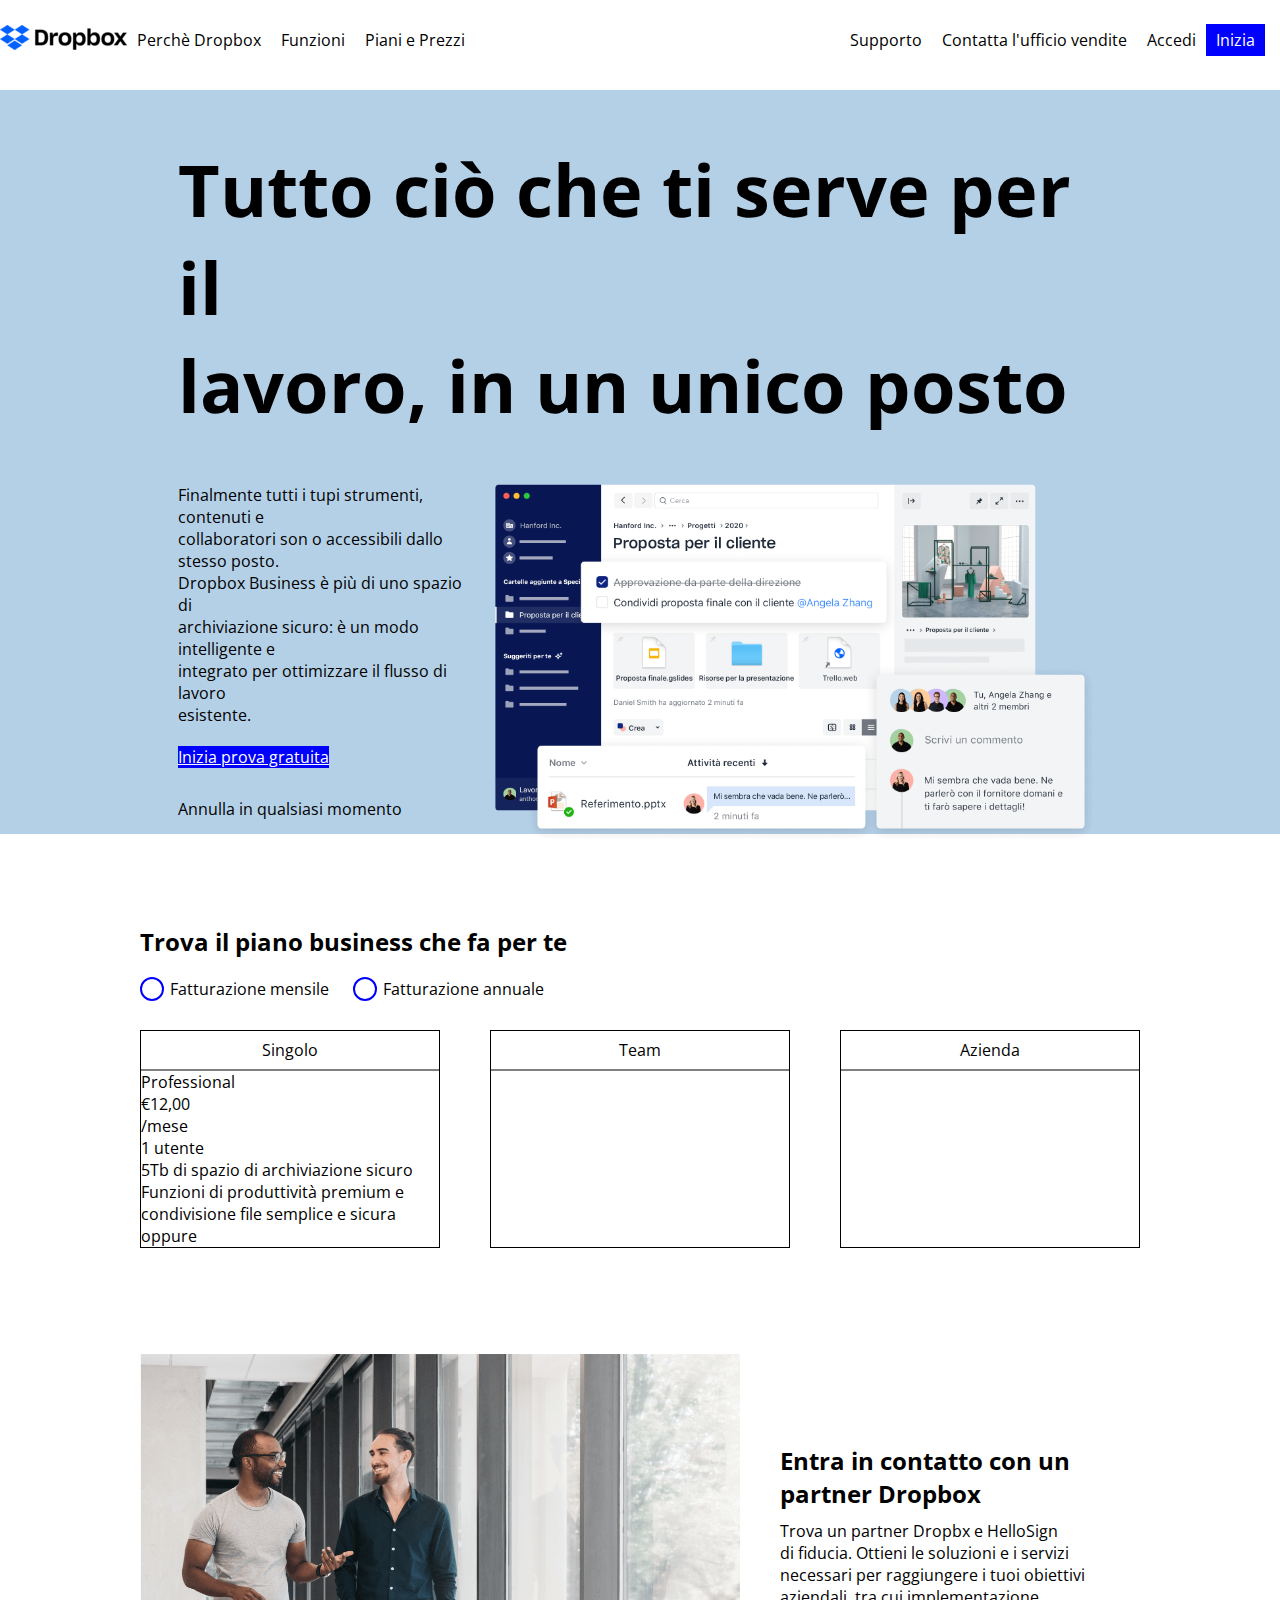
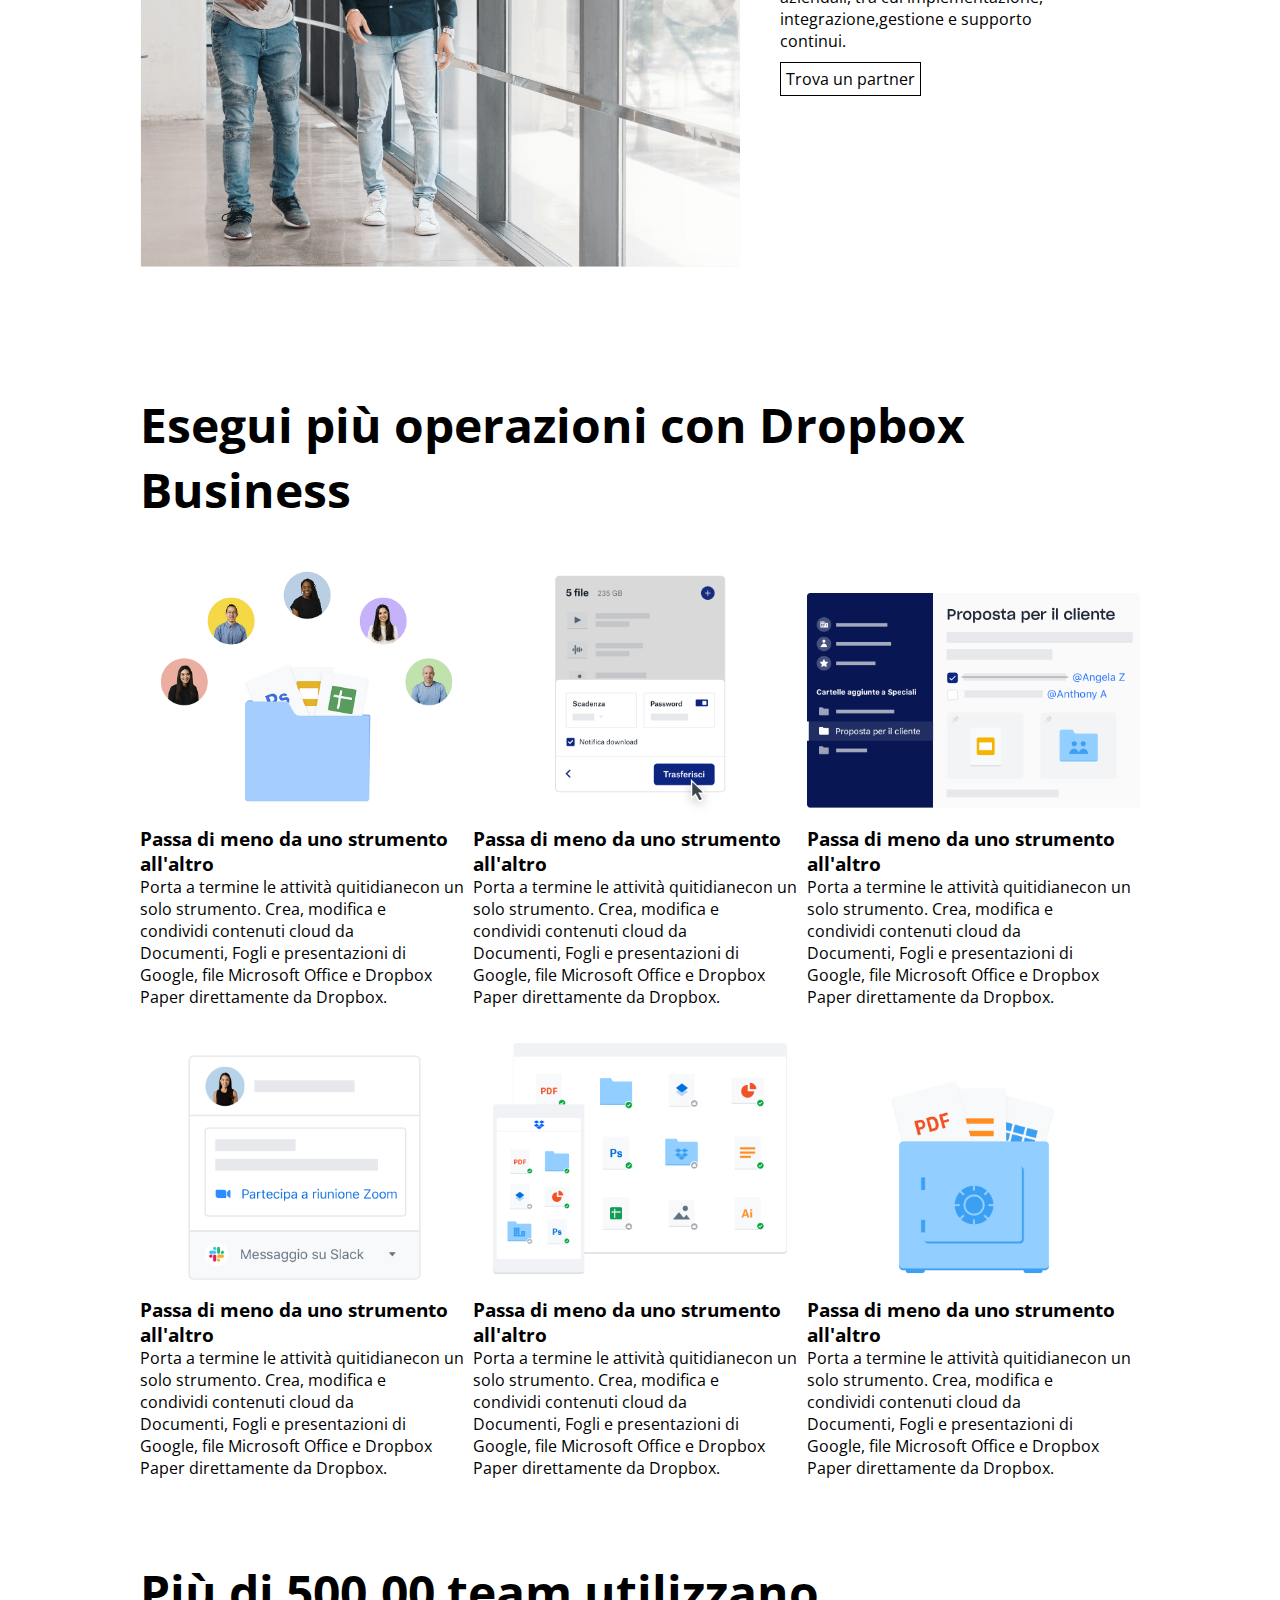
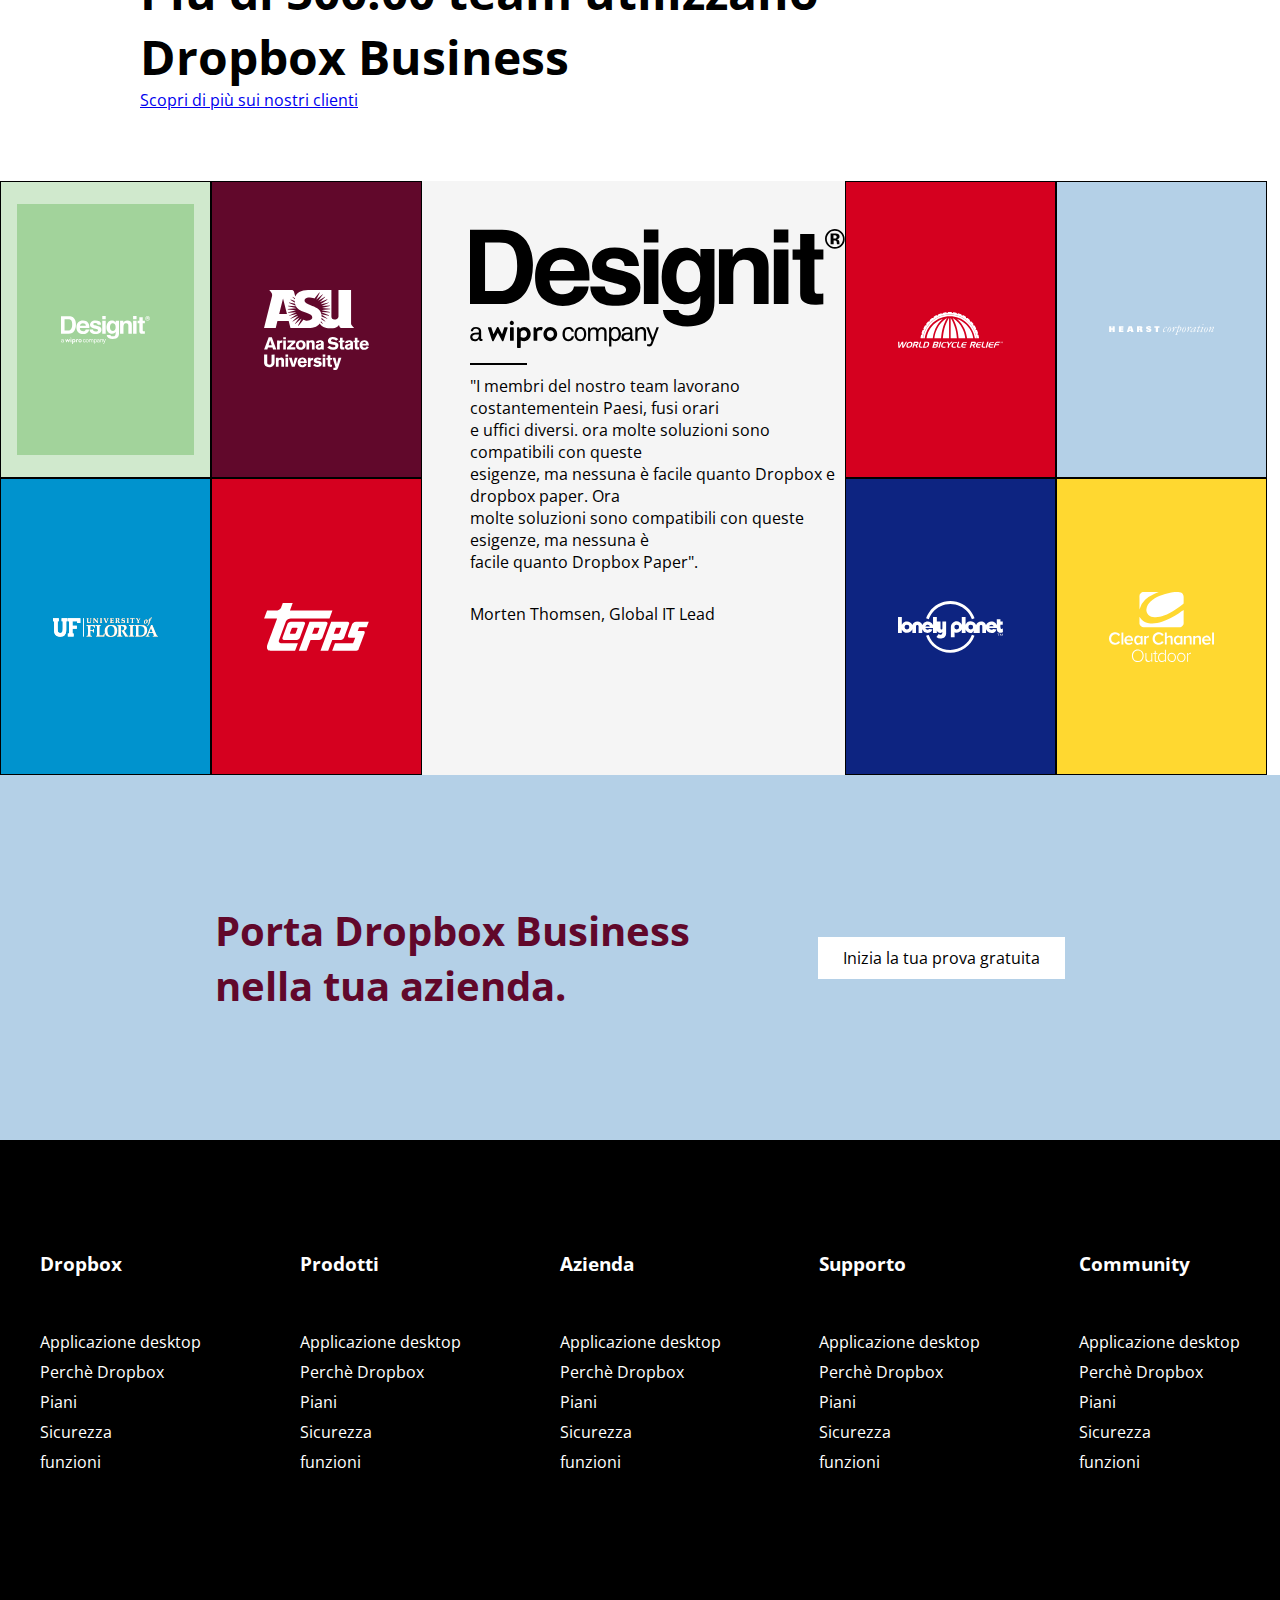
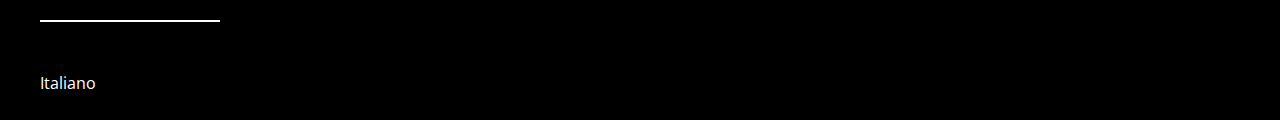
==== index.html @ 7592fa5e "Fine footer" ====
<!DOCTYPE html>
<html lang="en">

<head>
  <meta charset="UTF-8">
  <meta name="viewport" content="width=device-width, initial-scale=1.0">
  <title>Document</title>
  <link rel="stylesheet" href="dropbox.css">
  <!-- font awesome -->
  <link rel='stylesheet' href='https://cdnjs.cloudflare.com/ajax/libs/font-awesome/6.5.1/css/all.css'
    integrity='sha512-tx5+1LWHez1QiaXlAyDwzdBTfDjX07GMapQoFTS74wkcPMsI3So0KYmFe6EHZjI8+eSG0ljBlAQc3PQ5BTaZtQ=='
    crossorigin='anonymous' />
  <!-- google font -->
  <link rel="preconnect" href="https://fonts.googleapis.com">
  <link rel="preconnect" href="https://fonts.gstatic.com" crossorigin>
  <link href="https://fonts.googleapis.com/css2?family=Open+Sans:wght@400;800&display=swap" rel="stylesheet">
</head>

<body>
  <header>
    <section class="nav">
      <div class="left-nav">
        <ul>
          <li><img src="img/logo-small.png" alt=""></li>
          <li><a href="#">Perchè Dropbox</a></li>
          <li><a href="#">Funzioni</a></li>
          <li><a href="#">Piani e Prezzi</a></li>
        </ul>
      </div>
      <div class="right-nav">
        <ul>
          <li><a href="#">Supporto</a></li>
          <li><a href="#">Contatta l'ufficio vendite</a></li>
          <li><a href="#">Accedi</a></li>
          <li><a href="#" class="inizia">Inizia</a></li>
        </ul>
      </div>
    </section>
  </header>

  <main>

<!-- section jumbodrone -->

    <section class="jumbodrone">
      <div class="jumbone container">
        <h1>Tutto ciò che ti serve per il <br>lavoro, in un unico posto</h1>
        <div class="jumbo-content">
          <div class="testo-jumbo">
            <p>Finalmente tutti i tupi strumenti, contenuti e <br>collaboratori son o accessibili dallo stesso
            posto.<br>Dropbox Business è più di uno spazio di <br> archiviazione sicuro: è un modo intelligente e
            <br> integrato per ottimizzare il flusso di lavoro <br>esistente.
            </p>
            <div class="finalmente"></div>
            <div class="prova">
              <a href="#" class="prova-tasto">Inizia prova gratuita</a>
            </div>
              <p class="annulla">
                Annulla in qualsiasi momento
              </p>
            <div class="freccia-giu">
                <i class="fa-solid fa-arrow-down"></i>
            </div>
          </div>
          <div class="img-jumbo">
            <img src="img/jumbo.png" alt="" class="proposta">
          </div>
        </div>
      </div>
    </section>

<!-- section tabella -->

    <section class="container1000 trova-titolo">

<!-- Gruppo di radio buttons per la fatturazione -->
      <h2 class="trova-titolo">Trova il piano business che fa per te</h2>
      <div class="radio-group">
        <input type="radio" id="monthly-billing" name="billing" hidden />
        <label for="monthly-billing" class="custom-radio">Fatturazione    mensile</label>
        <input type="radio" id="annual-billing" name="billing" hidden />
        <label for="annual-billing" class="custom-radio">Fatturazione     annuale</label>
      </div>

      <div class="d-flex tabelle">

        <div class="card .1">
          <div class="tab-t d-flex">
            <i class="fa-solid fa-user"></i><span>Singolo</span>
          </div>
          <div class="tab-body">
            <ul>Professional
              <li>&euro;12,00</li>
              <li>/mese</li>
              <li>1 utente</li>
              <li>5Tb di spazio di archiviazione sicuro</li>
              <li>Funzioni di produttività premium e condivisione file semplice e sicura</li>
              <li><a> <href=""><link rel="stylesheet" href=""></a></li>
              <li>oppure <link rel="stylesheet" href=""></li>
            </ul>
          </div>
        </div>
        <div class="card .2">
          <div class="tab-t d-flex">
          <i class="fa-solid fa-users"></i><span>Team</span>

          </div>

          <div class="tab-body">

          </div>

        </div>

        <div class="card .3">
          <div class="tab-t d-flex">
          <i class="fa-solid fa-building"></i><span>Azienda</span>

          </div>

          <div class="tab-body">

          </div>

        </div>

      </div>

      <div>

        <div></div>

        <div></div>

      </div>

    </section>

<!-- section due ragazzi -->

    <section class="chiacchiere container1000">
      <div class="allineato container d-flex">
        <div class="img-chiacchiere">
          <img src="img/partner.png" alt="">
        </div>
        <div class="text-b">
          <h3 id="entra">Entra in contatto con un <br>partner Dropbox</h3>
          <p id="trova">Trova un partner Dropbx e HelloSign <br> di fiducia. Ottieni le soluzioni e i servizi <br> necessari per raggiungere i tuoi obiettivi <br> aziendali, tra cui implementazione, <br>integrazione,gestione e supporto <br> continui.</p>
          <p class="bordo">Trova un partner</p>
        </div>
      </div>
    </section>


<!-- section carte -->
    
    <section class="container1000 cartine">
      <h2>Esegui più operazioni con Dropbox Business</h2>
      <div class="grp-up d-flex">
        <div class="crd">
            <div class="crd-img">
              <img src="img/business-feature-switching-tools.png" alt="">
              <h3>Passa di meno da uno strumento all'altro</h3>
              <p>Porta a termine le attività quitidiane<sbr>con un solo strumento. Crea, modifica e <br> condividi contenuti cloud da <br>Documenti, Fogli e presentazioni di <br>Google, file Microsoft Office e Dropbox <br> Paper direttamente da Dropbox.</p>
            </div>
        </div>
        <div class="crd">
            <div class="crd-img">
              <img src="img/business-feature-send-files-it.png" alt="">
              <h3>Passa di meno da uno strumento all'altro</h3>
              <p>Porta a termine le attività quitidiane<sbr>con un solo strumento. Crea, modifica e <br> condividi contenuti cloud da <br>Documenti, Fogli e presentazioni di <br>Google, file Microsoft Office e Dropbox <br> Paper direttamente da Dropbox.</p>
            </div>
        </div>
        <div class="crd">
            <div class="crd-img">
              <img src="img/business-feature-coordinate-it.png" alt="">
              <h3>Passa di meno da uno strumento all'altro</h3>
              <p>Porta a termine le attività quitidiane<sbr>con un solo strumento. Crea, modifica e <br> condividi contenuti cloud da <br>Documenti, Fogli e presentazioni di <br>Google, file Microsoft Office e Dropbox <br> Paper direttamente da Dropbox.</p>
            </div>
        </div>
      </div>
      <div class="grp-up d-flex">
        <div class="crd">
            <div class="crd-img">
              <img src="img/business-feature-integrations-it.png" alt="">
              <h3>Passa di meno da uno strumento all'altro</h3>
              <p>Porta a termine le attività quitidiane<sbr>con un solo strumento. Crea, modifica e <br> condividi contenuti cloud da <br>Documenti, Fogli e presentazioni di <br>Google, file Microsoft Office e Dropbox <br> Paper direttamente da Dropbox.</p>
            </div>
        </div>
        <div class="crd">
            <div class="crd-img">
              <img src="img/business-feature-multi-device.png" alt="">
              <h3>Passa di meno da uno strumento all'altro</h3>
              <p>Porta a termine le attività quitidiane<sbr>con un solo strumento. Crea, modifica e <br> condividi contenuti cloud da <br>Documenti, Fogli e presentazioni di <br>Google, file Microsoft Office e Dropbox <br> Paper direttamente da Dropbox.</p>
            </div>
        </div>
        <div class="crd">
            <div class="crd-img">
              <img src="img/business-feature-security.png" alt="">
              <h3>Passa di meno da uno strumento all'altro</h3>
              <p>Porta a termine le attività quitidiane<sbr>con un solo strumento. Crea, modifica e <br> condividi contenuti cloud da <br>Documenti, Fogli e presentazioni di <br>Google, file Microsoft Office e Dropbox <br> Paper direttamente da Dropbox.</p>
            </div>
        </div>
      </div>
    </section>
      
    
    <section class="container1000 .cinquecento">
        <div class="titolone">
          <h3>Più di 500.00 team utilizzano<br>Dropbox Business</h3>
          <a href="#">Scopri di più sui nostri clienti</a>
        </div>
      </section>

<!-- blocchi colorati -->

  <section class="scacchiera">

    <div class="macro d-flex">

      <div class="left d-flex">
        <div class="designit square d-flex">
          <div class="verdone d-flex">
            <img src="img/designit.svg" alt="" class="logo-white">
          </div>
        </div>
        <div class="asu square d-flex"><img src="img/arizona_state_university.svg" alt="" class="logo-white"></div>
        <div class="florida square d-flex"><img src="img/university_of_florida.svg" alt="" class="logo-white"></div>
        <div class="topps square d-flex"><img src="img/topps.svg" alt="" class="logo-white"></div>
      </div>

      <div class="center">
        <div><img src="img/designit.svg" alt="" class="des"></div>
        <hr class="separator"/>
        <div>
          <p>"I membri del nostro team lavorano costantementein Paesi, fusi orari <br> e uffici diversi. ora molte soluzioni sono compatibili con queste <br> esigenze, ma nessuna è facile quanto Dropbox e dropbox paper. Ora <br>molte soluzioni sono compatibili con queste esigenze, ma nessuna è <br> facile quanto Dropbox Paper".</p>
          <p class="morten">Morten Thomsen, Global IT Lead</p>
        </div> 
      </div>

      <div class="right d-flex">
        <div class="bicycle square d-flex"><img src="img/world_bicycle_relief.svg" alt="" class="logo-white"></div>
        <div class="hearst square d-flex"><img src="img/hearst_corp.svg" alt="" class="logo-white"></div>
        <div class="lonely square d-flex"><img src="img/lonely_planet.svg" alt="" class="logo-white"></div>
        <div class="clear square d-flex"><img src="img/clear_channel.svg" alt="" class="logo-white"></div>
      </div>
    </div>
  </section>

  <div class="porta d-flex">
    <div class="h2-porta">Porta Dropbox Business<br>nella tua azienda.</div>
    <div class="inizia-prova"><a href="#">Inizia la tua prova gratuita</a></div>
  </div>

  </main>

  <footer>
  
  <div class="footer-list d-flex container">
    <div class="li">
      <ul><h4>Dropbox</h4>
        <li>Applicazione desktop</li>
        <li>Perchè Dropbox</li>
        <li>Piani</li>
        <li>Sicurezza</li>
        <li>funzioni</li>
      </ul>
    </div>
    <div class="li">
      <ul><h4>Prodotti</h4>
        <li>Applicazione desktop</li>
        <li>Perchè Dropbox</li>
        <li>Piani</li>
        <li>Sicurezza</li>
        <li>funzioni</li>
      </ul>
    </div>
    <div class="li">
      <ul><h4>Azienda</h4>
        <li>Applicazione desktop</li>
        <li>Perchè Dropbox</li>
        <li>Piani</li>
        <li>Sicurezza</li>
        <li>funzioni</li>
      </ul>
    </div>
    <div class="li">
      <ul><h4>Supporto</h4>
        <li>Applicazione desktop</li>
        <li>Perchè Dropbox</li>
        <li>Piani</li>
        <li>Sicurezza</li>
        <li>funzioni</li>
      </ul>
    </div>
    <div class="li">
      <ul><h4>Community</h4>
        <li>Applicazione desktop</li>
        <li>Perchè Dropbox</li>
        <li>Piani</li>
        <li>Sicurezza</li>
        <li>funzioni</li>
      </ul>
    </div>
    
  </div>
  <div class="container">
    <hr class="separator-2">
    <div class="language">
    <i class="fa-solid fa-earth-americas"></i>
    <span> Italiano</span>
    <span><i class="fa-solid fa-chevron-up"></i></span>
  </div>
  </div>
  </footer>
</body>

</html>
---- dropbox.css ----
*{
  padding: 0;
  margin: 0;
  box-sizing: border-box;
}

.container{
  margin: 0 auto;
  max-width: 1200px;
}

.container1000{
  margin: 0 auto;
  max-width: 1000px;
}

body{
  font-family: 'Open Sans', sans-serif;
}

img{
  max-width: 100%;
}

.d-flex{
  display: flex;
}

header{
  width: 100%;
  position: fixed;
  top: 0;
  background-color: white;
  z-index: 999;
}

header a{
  text-decoration: none;
  display: inline-block;
  padding: 5px 10px;
  padding left: 1%;
  color: black
}

li{
  list-style: none;
}

main{
  margin-top: 90px;
}

.nav{
  display: flex;
  justify-content: space-between;
  align-items: center;
  height: 100%;
  height: 80px;
}

.left-nav ul{
  display: flex;
  justify-content: center;
  align-items: center;
}

.right-nav ul{
  display: flex;
  justify-content: center;
  align-items: center;
  padding-right: 15px;
}

.inizia{
background-color: blue;
color: white;
}

.jumbodrone{
  background-color: rgb(180,208,231);
}

h1{
  font-size: 4.5rem;
  font-family: 'Open Sans', sans-serif;
}

.jumbone{
  margin: 0 auto;
  max-width: 1200px;
  width: 80%;
  padding: 50px;
}

.jumbo-content{
  display: flex;
  justify-content: space-around;
  padding-top: 50px;
  height: 350px;
}

.finalmente{
  padding-top: 2%;
}

.prova{
  padding-top: 5%;
}

.prova-tasto{
  background-color: blue;
  color: white;
}

.annulla{
  padding-top: 30px;
}

.freccia-giu i{
  font-size: 4rem;
  padding-top: 15px;
}

.testo-jumbo{
  width: 37%;
}

.img-jumbo{
  width: 80%;
  position: relative;
}

.proposta{
  width: 100%;
  position: absolute;
}

.trova-titolo{
  padding-top: 4%;
  padding-bottom: 2%;
}

/* Stile per il label che funge da radio button personalizzato */
.custom-radio {
  cursor: pointer;
  padding-left: 30px; 
  position: relative; 
  margin-right: 20px; 
  display: inline-block; 
}

.radio-group{
  padding-bottom: 3%;
}

/* Crea il cerchio esterno del radio button */
.custom-radio::before {
  content: '';
  position: absolute;
  left: 0;
  top: 50%;
  transform: translateY(-50%);
  height: 20px;
  width: 20px;
  border-radius: 50%;
  border: 2px solid blue;
}

/* Crea il cerchio interno del radio button */
.custom-radio::after {
  content: '';
  position: absolute;
  top: 50%;
  left: 6px; 
  transform: translateY(-50%);
  width: 11px;
  height: 11px;
  border-radius: 50%;
  background-color: blue;
  opacity: 0; 
}

/* Mostra il cerchio interno quando il radio button è selezionato */
input[type="radio"]:checked + .custom-radio::after {
  opacity: 1;
}

/* Tabelle */

.tab-t{
  border-bottom: 2px solid grey;
  height: 40px;
  align-items: center;
  justify-content: center;
}

.tabelle{
  justify-content: space-between;
}

.card{
  border: 1px solid black;
  width: 30%;
}

.chiacchiere{
  padding-top: 80px;
}

.img-chiacchiere{
  width: 60%;
}

.text-b{
  width: 40%;
  font-size: 1rem;
  padding-top: 90px;
  padding-left: 40px;
}

#entra{
  font-size: 1.5rem;
  padding-bottom: 10px;
}

#trova{
  font-weight: 5em;
  padding-bottom: 10px;
}

.bordo{
  padding-top: 10px;
  border: 1px solid black;
  padding: 5px;
  padding-right: 5px;
  display: inline-block;
}

.cartine{
  padding-top: 120px;
}

.cartine h2{
  padding-bottom: 15px;
  font-size: 3rem;
}

.crd{
  padding-top: 15px;
}

.titolone h3{
  padding-top: 80px;
  font-size: 3rem;
}

.titolone a{
  padding-top: 15px;
}

/* Scacchiera */

.scacchiera{
  padding-top: 70px;
  width: 100vw
}

.grid{
  display: grid;
}

.macro{
  height: 66vh;
}

.square{
  width: 50%;
  height: 50%;
  aspect-ratio: 1 / 1;
  border: 1px solid black;
}

.square img{
  width: 50%;
}

.right{
  background-color: green;
  height: 100%;
  flex-wrap: wrap;
  width: 33%;
  aspect-ratio: 1 / 1;
}

.left{
  background-color: purple;
  height: 100%;
  flex-wrap: wrap;
  width: 33%;
  aspect-ratio: 1 / 1;
}

.center{
  background-color: rgb(245,245,245);
  height: 100%;
  width: 33%;
  overflow: auto;
  padding-top: 3rem;
  padding-left: 3rem;
  aspect-ratio: 1 / 1;
}

.designit{
  background-color: #D0E9CD;
  justify-content: center;
  align-items: center;
  aspect-ratio: 1 / 1;
}

.asu{
  background-color: #61082B;
  justify-content: center;
  align-items: center;
  aspect-ratio: 1 / 1;
}

.florida{
  background-color: #0093CE;
  justify-content: center;
  align-items: center;
  aspect-ratio: 1 / 1;
}

.topps{
  background-color: #D5001F;
  justify-content: center;
  align-items: center;
  aspect-ratio: 1 / 1;
}

.bicycle{
  background-color: #D5001F;
  justify-content: center;
  align-items: center;
  aspect-ratio: 1 / 1;
}

.hearst{
  background-color: #B4D0E7;
  justify-content: center;
  align-items: center;
  aspect-ratio: 1 / 1;
}

.lonely{
  background-color: #0D2481;
  justify-content: center;
  align-items: center;
  aspect-ratio: 1 / 1;
}

.clear{
  background-color: #FFD830;
  justify-content: center;
  align-items: center;
  aspect-ratio: 1 / 1;
}

.verdone{
  justify-content: center;
  align-items: center;
  background-color: #A2D39B;
  height: 85%;
  width: 85%;
}

.separator {
  border: 0;
  height: 2px; 
  background-color: #000; 
  margin: 10px 0; 
  width: 15%;
}

.morten{
  padding-top: 30px;
}

.des{

}

.logo-white{
  filter: invert(1);
}



.porta{
  height:365px;
  background-color: #B4D0E7;
  justify-content: center;
  align-items: center;
}

.h2-porta{
  color: #61082B;
  font-size: 2.5rem;
  font-weight: bolder;
  padding-right: 10%;
}

.inizia-prova {
  background-color: white;
  padding: 10px 25px
}

.inizia-prova a{
  text-decoration: none;
  color: black;
}

footer{
  background-color: #000;
  height: 580px;
  color: white;
}

.footer-list{
  justify-content: space-between;
  height: 230px;
}

.li ul h4{
  font-size: 1.2rem;
  padding-bottom: 50px;
  padding-top: 110px;
}

.li ul li{
  line-height: 30px;
  font-size: 1rem;
} 

.separator-2{
  border: 0;
  height: 2px; 
  background-color: white; 
  margin: 10px 0; 
  width: 15%;
  margin-top: 250px;
}

.language{
  margin-top: 50px;
  margin-bottom: 40px;
}
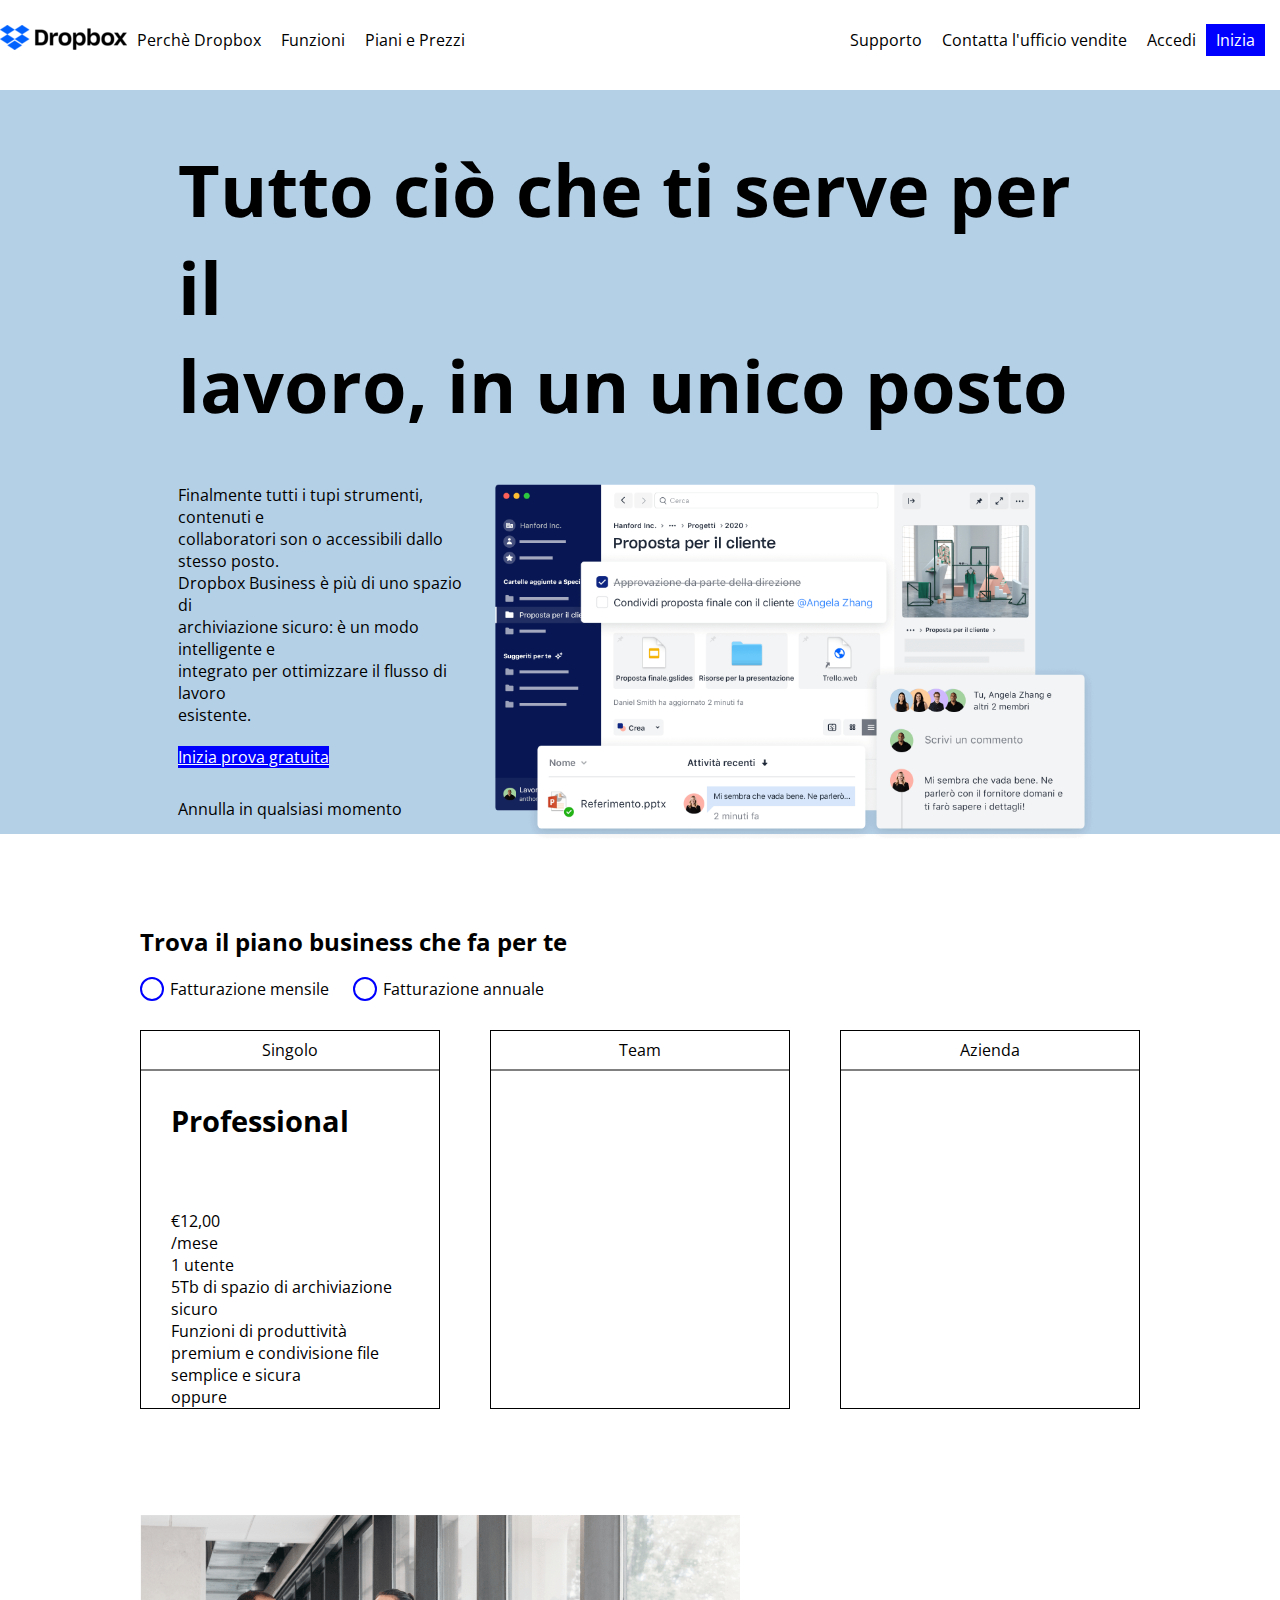
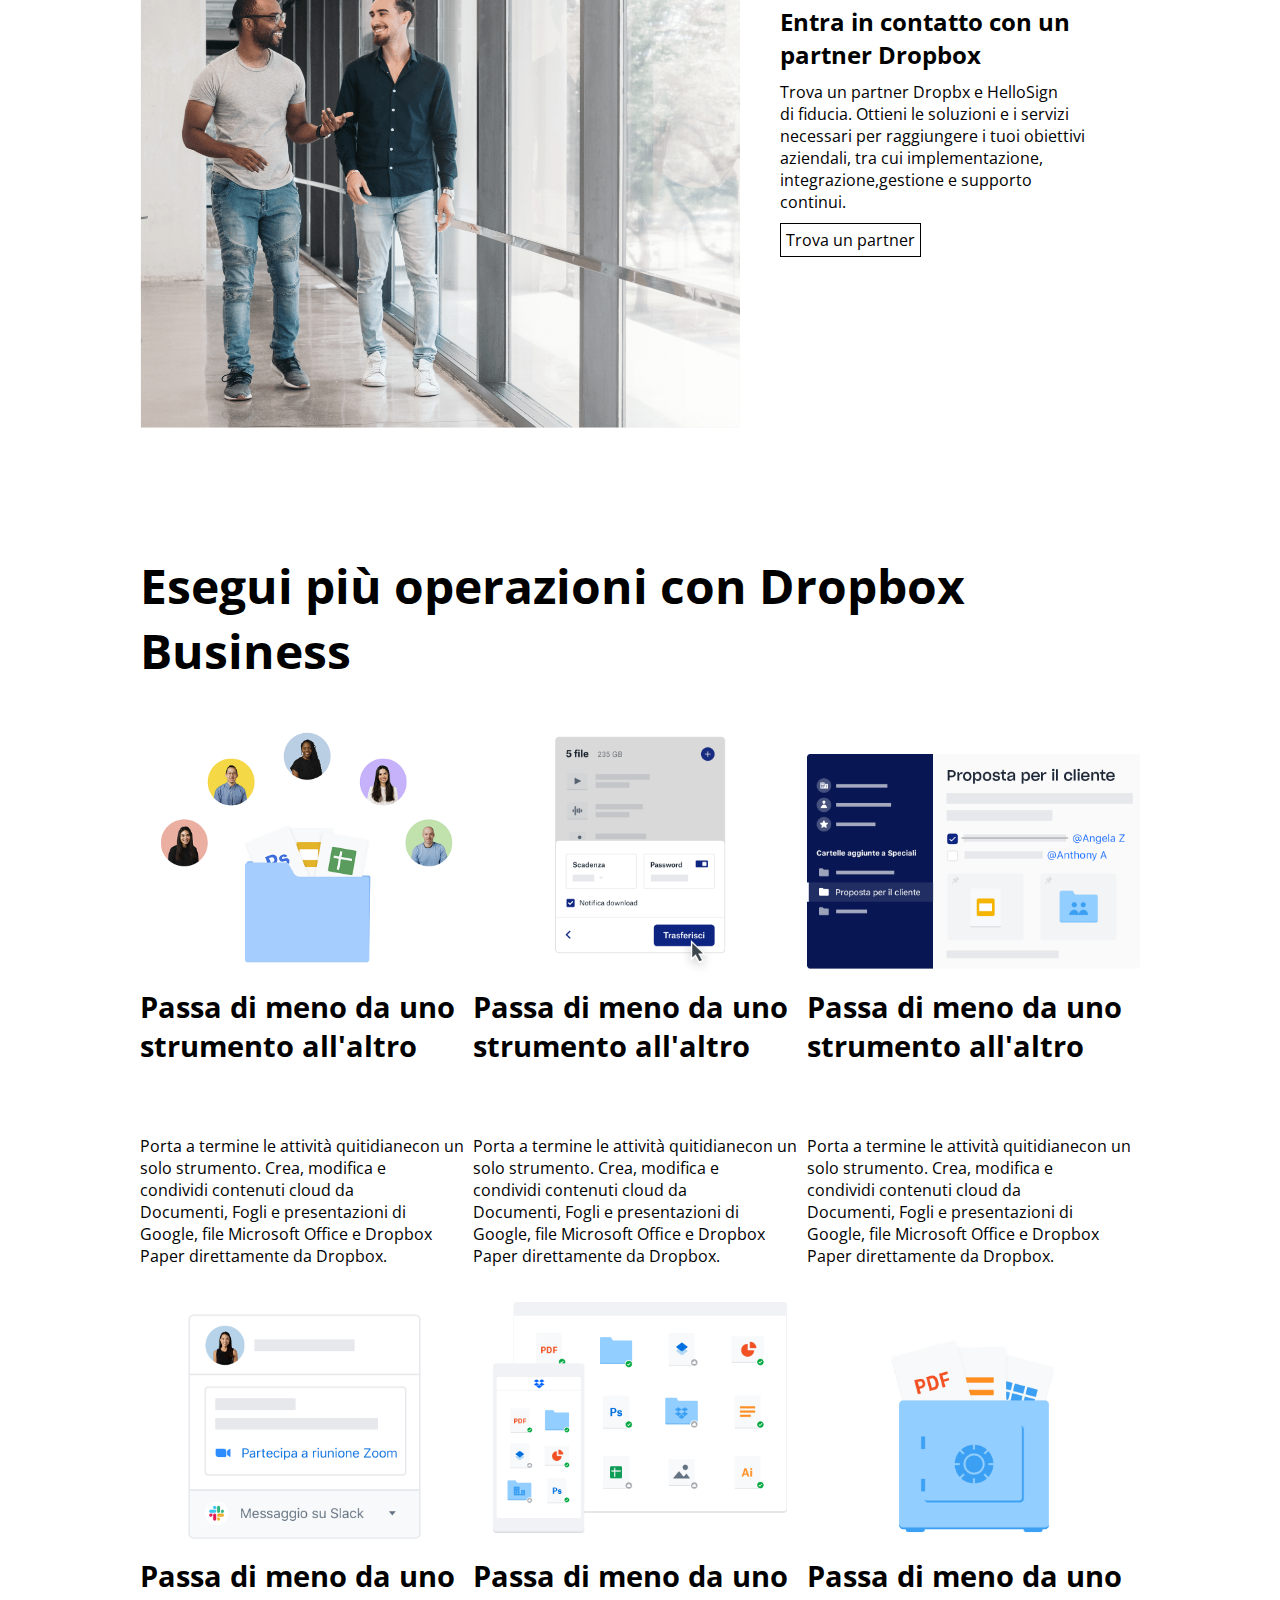
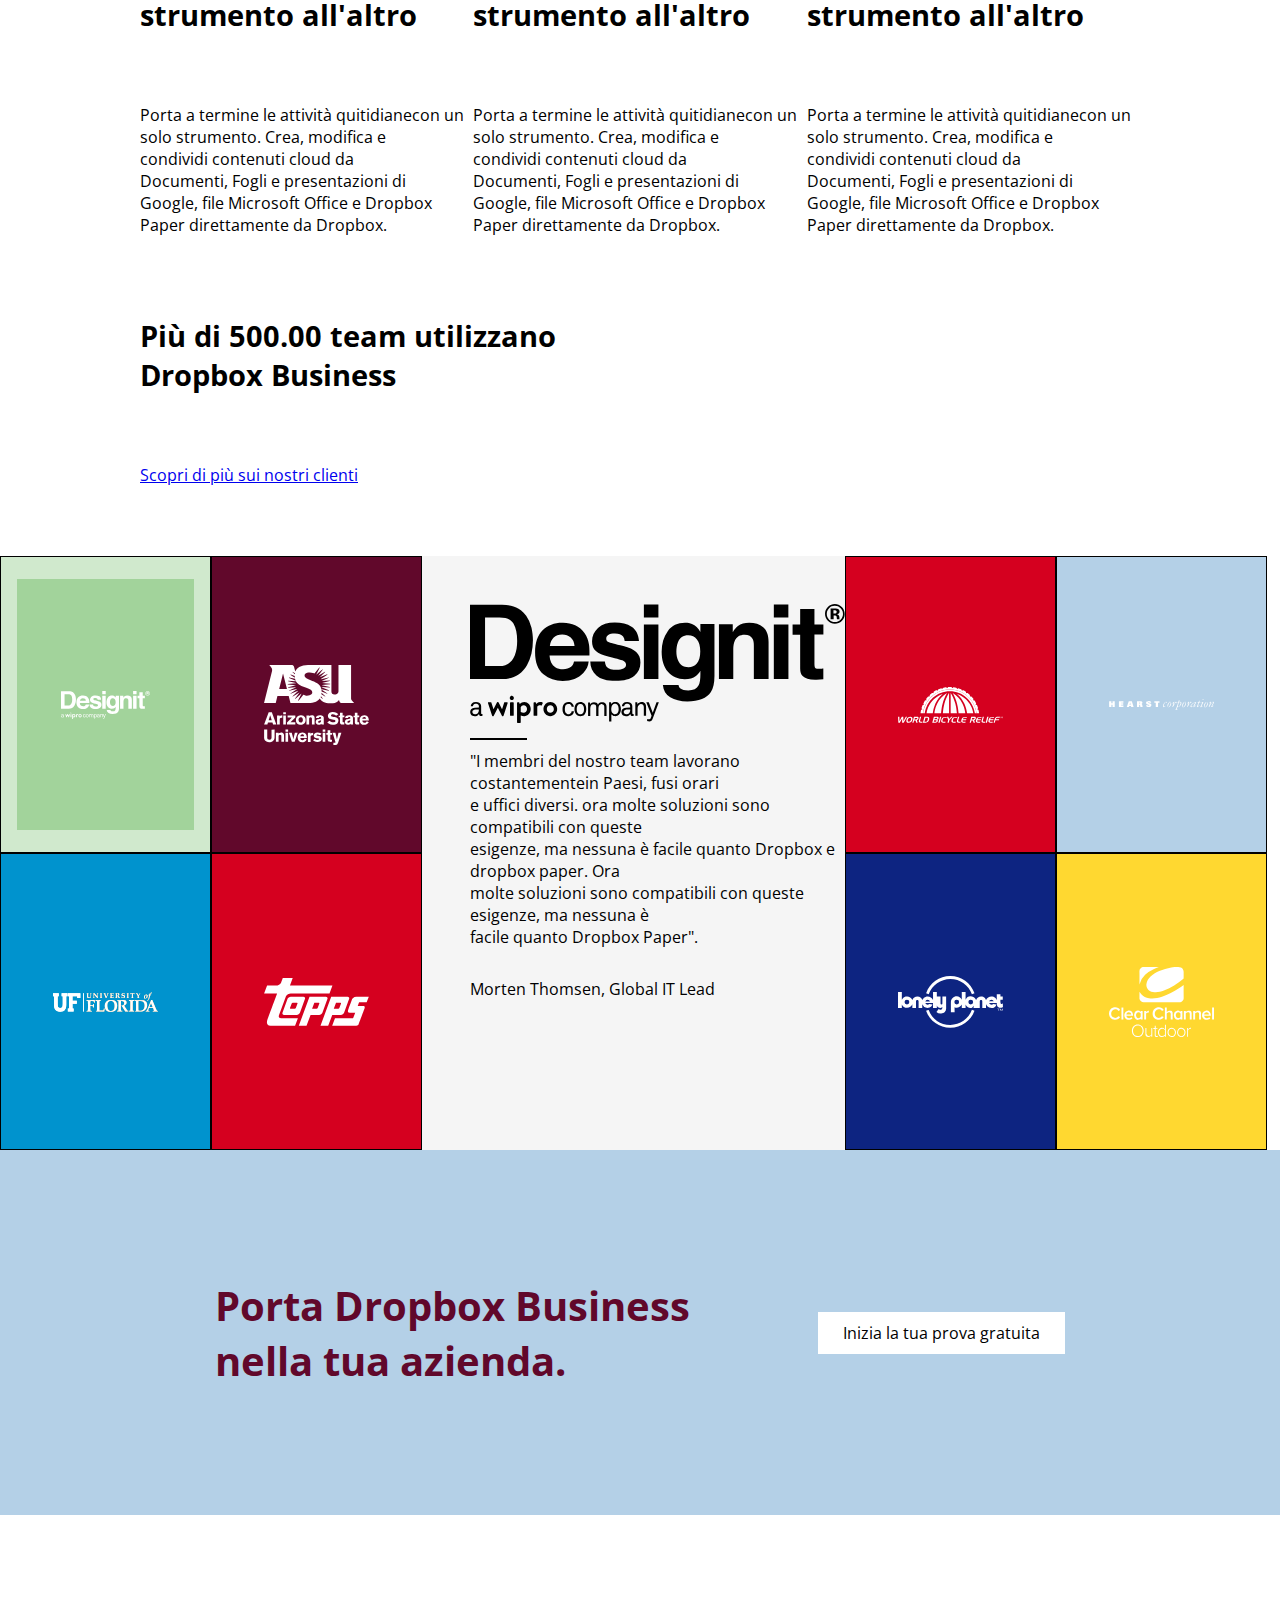
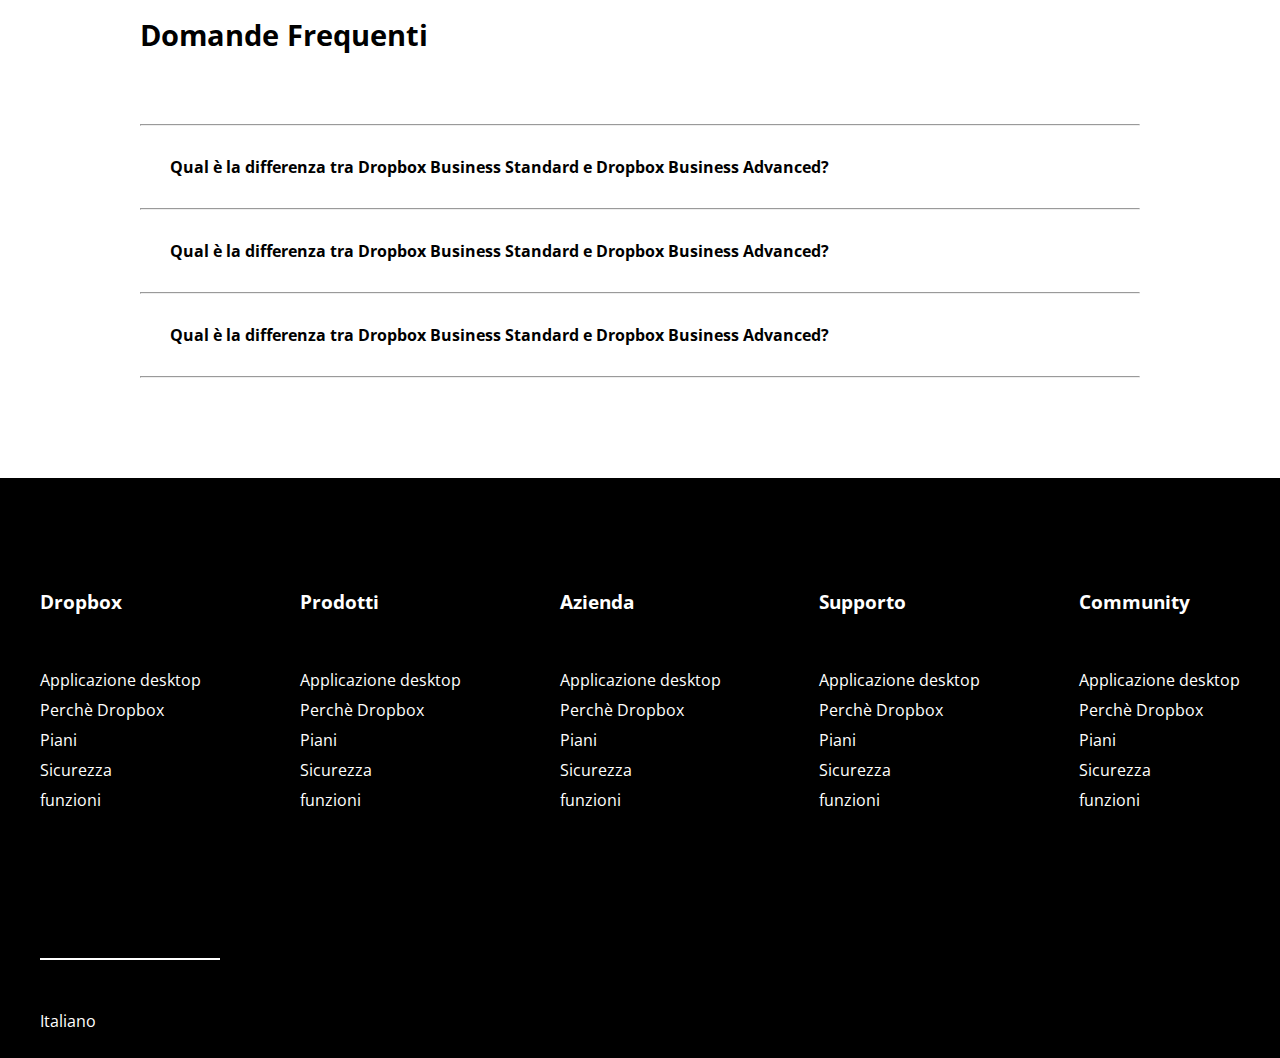
==== commit 86161d78: "Bonus fatti, mancano le celle" ====
--- a/index.html
+++ b/index.html
@@ -89,7 +89,8 @@
             <i class="fa-solid fa-user"></i><span>Singolo</span>
           </div>
           <div class="tab-body">
-            <ul>Professional
+            <ul>
+              <li><h3>Professional</h3></li>
               <li>&euro;12,00</li>
               <li>/mese</li>
               <li>1 utente</li>
@@ -254,6 +255,37 @@
 
   </main>
 
+<section class="domande-frequenti">
+
+  <div class="container1000">
+    <h3> Domande Frequenti</h3>
+    <hr>
+    <div class="question">
+      <span class="qual"><strong>Qual è la differenza tra Dropbox Business Standard e Dropbox Business Advanced?</strong></span>
+      <i class="fa-solid fa-chevron-down"></i>
+      <i class="fa-solid fa-chevron-up"></i>
+      <p>Lorem ipsum dolor sit amet consectetur adipisicing elit. Dolore, eligendi illum. Ducimus expedita minima ipsa voluptas dignissimos ipsam sint nobis libero possimus laudantium omnis dolores vel aspernatur iste, atque voluptatum?</p>
+    </div>
+      <hr>
+    <div class="question">
+      <span class="qual"><strong>Qual è la differenza tra Dropbox Business Standard e Dropbox Business Advanced?</strong></span>
+      <i class="fa-solid fa-chevron-down"></i>
+      <i class="fa-solid fa-chevron-up"></i>
+      <p>Lorem ipsum dolor sit amet consectetur adipisicing elit. Dolore, eligendi illum. Ducimus expedita minima ipsa voluptas dignissimos ipsam sint nobis libero possimus laudantium omnis dolores vel aspernatur iste, atque voluptatum?</p>
+    </div>
+      <hr>
+    <div class="question">
+      <span class="qual"><strong>Qual è la differenza tra Dropbox Business Standard e Dropbox Business Advanced?</strong></span>
+      <i class="fa-solid fa-chevron-down"></i>
+      <i class="fa-solid fa-chevron-up"></i>
+      <p>Lorem ipsum dolor sit amet consectetur adipisicing elit. Dolore, eligendi illum. Ducimus expedita minima ipsa voluptas dignissimos ipsam sint nobis libero possimus laudantium omnis dolores vel aspernatur iste, atque voluptatum?</p>
+    </div>
+    <hr>
+  </div>
+  
+</section>
+
+
   <footer>
   
   <div class="footer-list d-flex container">
--- a/dropbox.css
+++ b/dropbox.css
@@ -38,7 +38,6 @@
   text-decoration: none;
   display: inline-block;
   padding: 5px 10px;
-  padding left: 1%;
   color: black
 }
 
@@ -203,6 +202,16 @@
   width: 30%;
 }
 
+.tab-body{
+  padding-top: 30px;
+  padding-left: 30px;
+  padding-right: 30px;
+}
+
+.tab-body h3{
+  font-size: 1rem;
+}
+
 .chiacchiere{
   padding-top: 80px;
 }
@@ -386,15 +395,9 @@
   padding-top: 30px;
 }
 
-.des{
-
-}
-
 .logo-white{
   filter: invert(1);
 }
-
-
 
 .porta{
   height:365px;
@@ -418,6 +421,40 @@
 .inizia-prova a{
   text-decoration: none;
   color: black;
+}
+
+.domande-frequenti{
+  padding-top: 100px;
+  padding-bottom: 100px;
+}
+
+.question p{
+  display: none;
+}
+
+.question:hover p,
+.question:hover .fa-chevron-up{
+  display: block;
+}
+
+.question:hover .fa-chevron-down,
+.question .fa-chevron-up{
+  display: none;
+}
+
+.container1000 h3{
+  padding-bottom: 70px;
+  font-size: 1.8rem;
+}
+
+.question{
+  padding: 30px;
+  position: relative;
+}
+
+.question i{
+  position: absolute;
+  right: 10px;
 }
 
 footer{
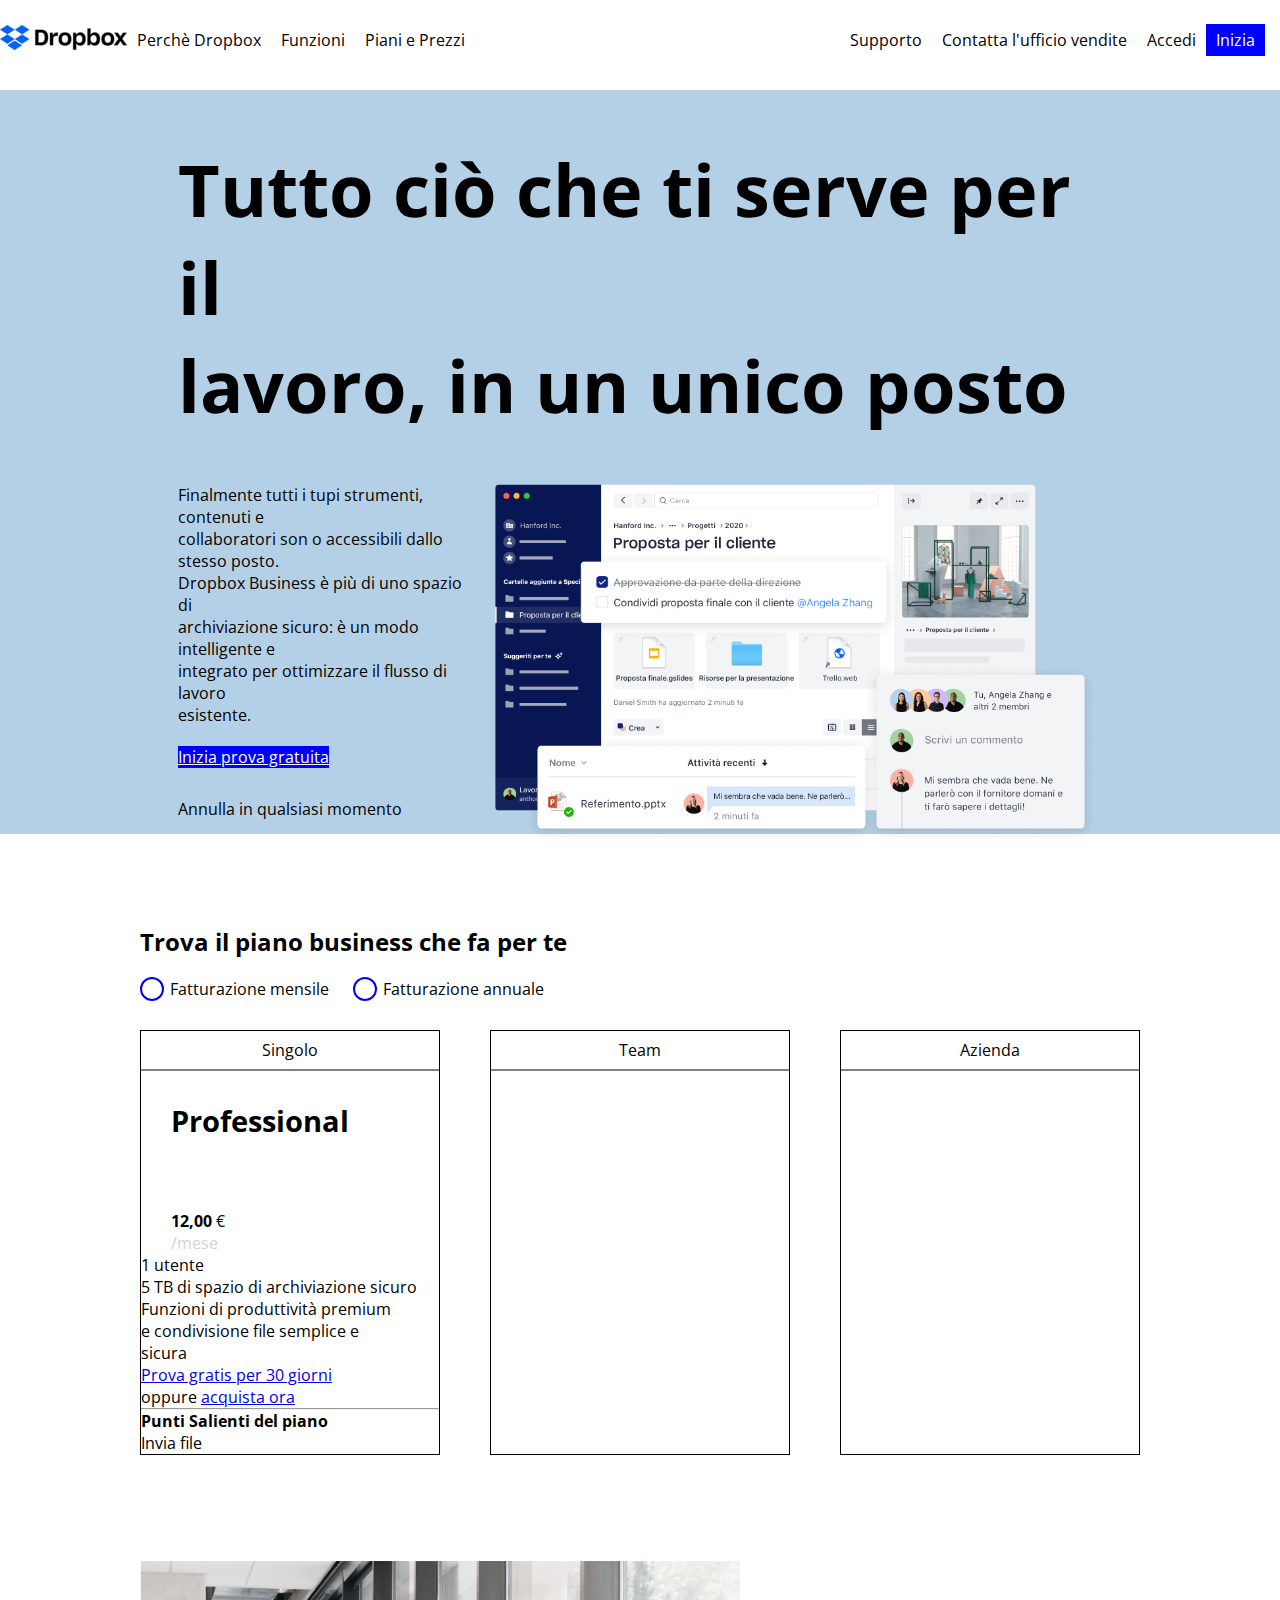
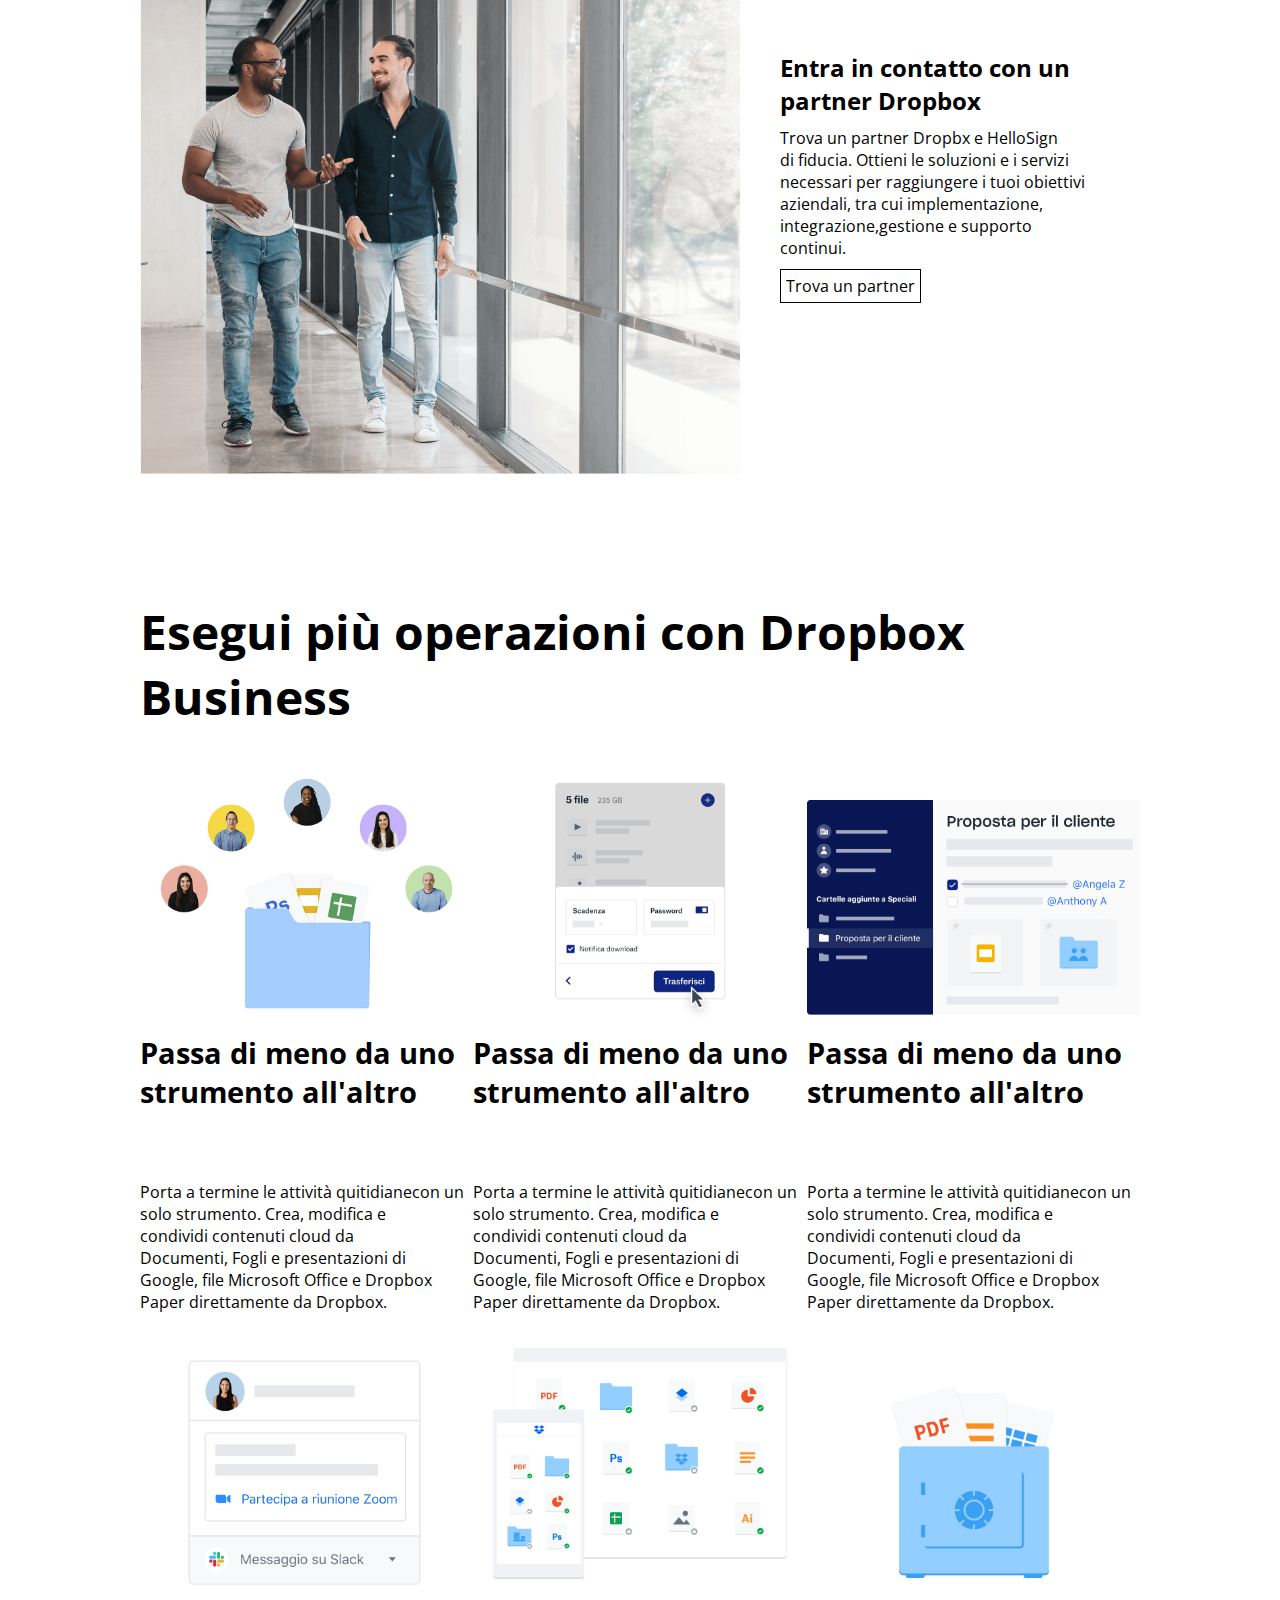
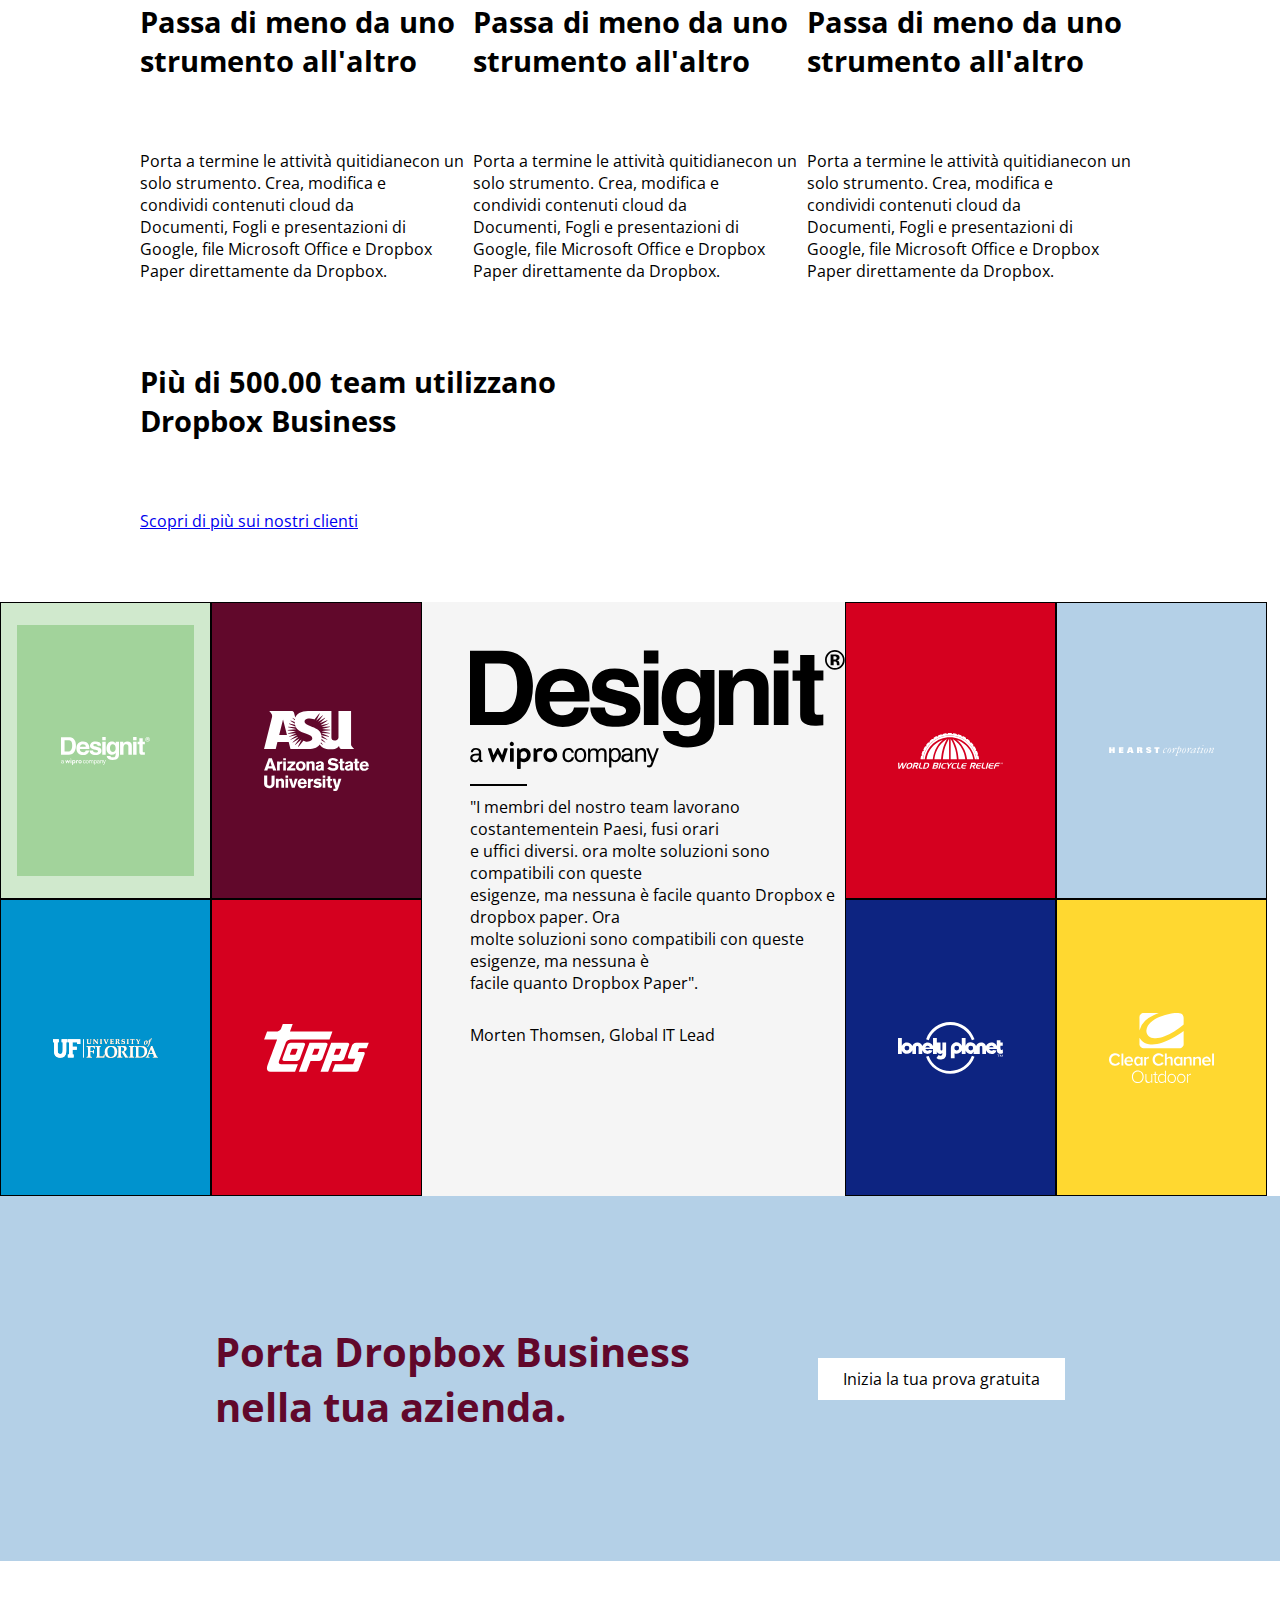
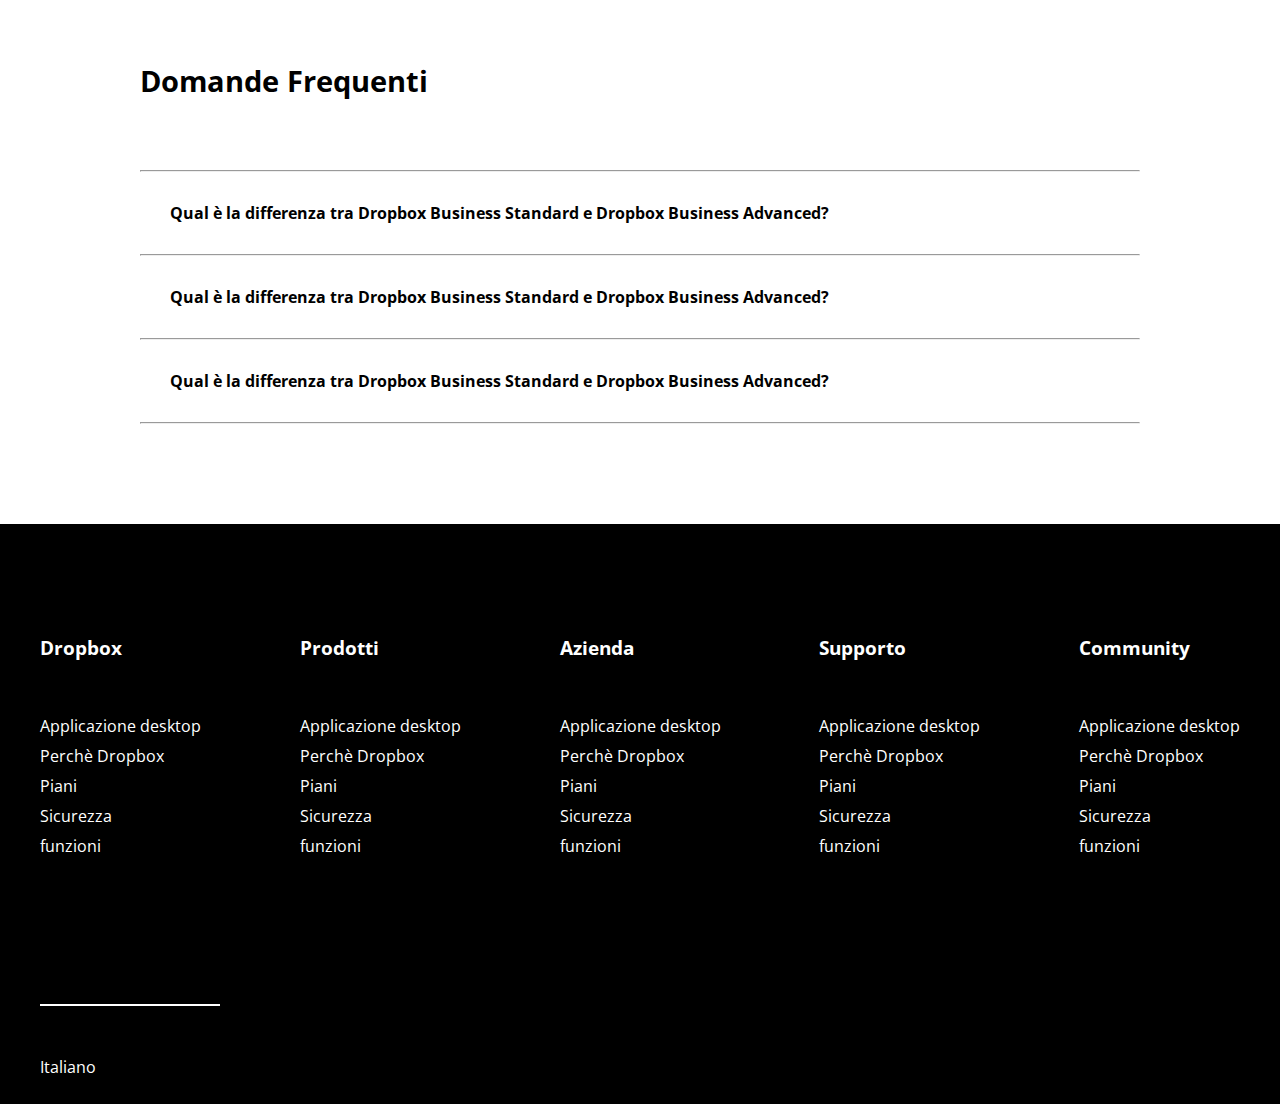
==== commit ac3cd511: "Installazto delle estensioni e quasi finito prima tabell" ====
--- a/index.html
+++ b/index.html
@@ -85,20 +85,38 @@
       <div class="d-flex tabelle">
 
         <div class="card .1">
-          <div class="tab-t d-flex">
-            <i class="fa-solid fa-user"></i><span>Singolo</span>
-          </div>
-          <div class="tab-body">
-            <ul>
-              <li><h3>Professional</h3></li>
-              <li>&euro;12,00</li>
-              <li>/mese</li>
-              <li>1 utente</li>
-              <li>5Tb di spazio di archiviazione sicuro</li>
-              <li>Funzioni di produttività premium e condivisione file semplice e sicura</li>
-              <li><a> <href=""><link rel="stylesheet" href=""></a></li>
-              <li>oppure <link rel="stylesheet" href=""></li>
-            </ul>
+            <div class="tab-t d-flex">
+              <i class="fa-solid fa-user"></i><span>Singolo</span>
+            </div>
+            <div class="tab-body">
+              <ul>
+                <li><h3>Professional</h3></li>
+                <li><strong>12,00</strong> &euro;</li>
+                <li class="month">/mese</li>
+              </ul>
+            </div>
+            <div class="d-flex column-all">
+            <div class="font-awe">
+              <p><i class="fa-solid fa-user"></i></p>
+              <p><i class="fa-solid fa-folder"></i></p>
+              <i class="fa-solid fa-square-share-nodes"></i>
+            </div>
+            <div class="text-awe">
+              <p>1 utente</p>
+              <p>5 TB di spazio di archiviazione sicuro</p>
+              <p>Funzioni di produttività premium <br> e condivisione file semplice e <br> sicura</p>
+            </div>
+          </div>
+          <a href="#">Prova gratis per 30 giorni</a>
+          <p>oppure <a href="#">acquista ora</a></p>
+          <hr class="separatrice">
+          <h4>Punti Salienti del piano</h4>
+          <div>
+            <p><i class="fa-solid fa-check"></i></p>
+            <p><i class="fa-solid fa-check"></i></p>
+          </div>
+          <div>
+            <p>Invia file</p>
           </div>
         </div>
         <div class="card .2">
--- a/dropbox.css
+++ b/dropbox.css
@@ -170,13 +170,15 @@
   content: '';
   position: absolute;
   top: 50%;
-  left: 6px; 
+  left: 2px;
   transform: translateY(-50%);
-  width: 11px;
-  height: 11px;
+  width: 20px;
   border-radius: 50%;
-  background-color: blue;
+  background-color: rgb(255, 255, 255);
   opacity: 0; 
+  border: 6px solid blue;
+  box-sizing: border-box;
+  aspect-ratio: 1/1;
 }
 
 /* Mostra il cerchio interno quando il radio button è selezionato */
@@ -210,6 +212,18 @@
 
 .tab-body h3{
   font-size: 1rem;
+}
+
+.font-awe{
+  flex-direction: column;
+}
+
+.text-awe{
+
+}
+
+.month{
+  color: lightgray;
 }
 
 .chiacchiere{
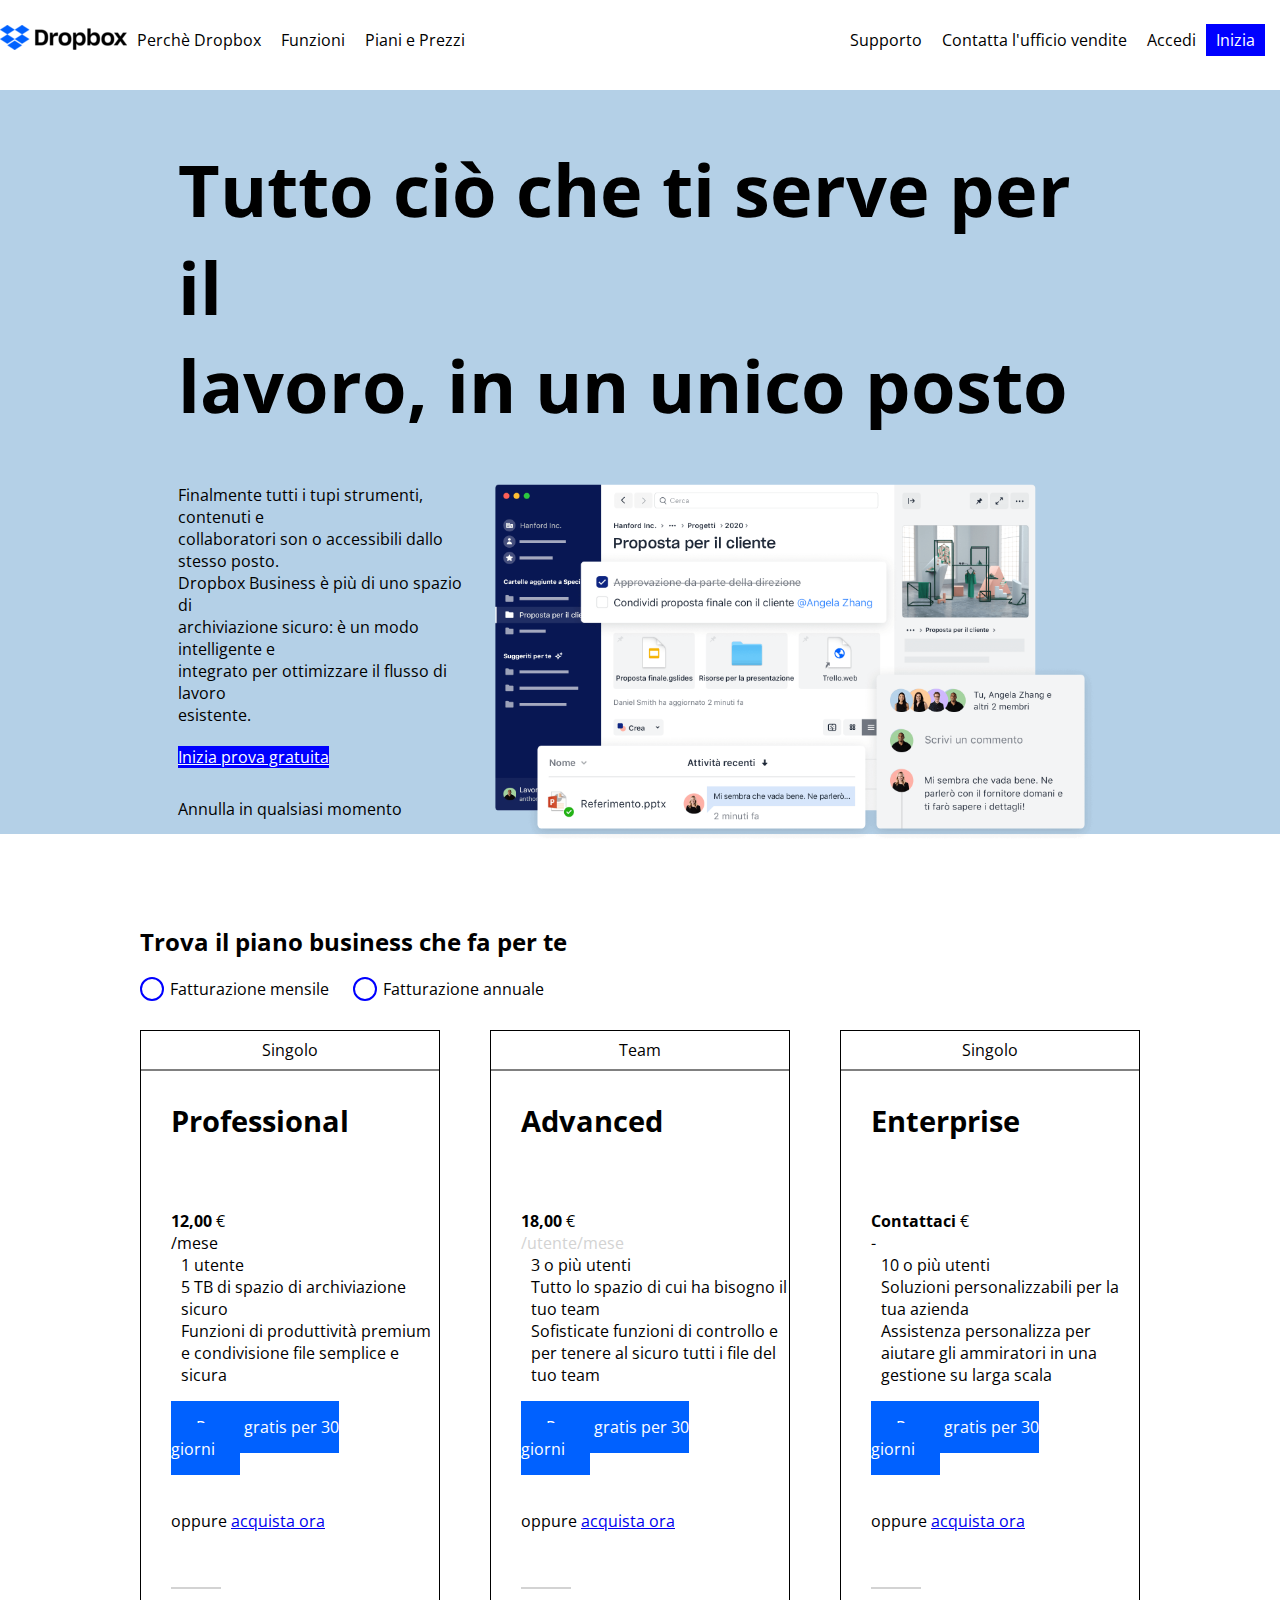
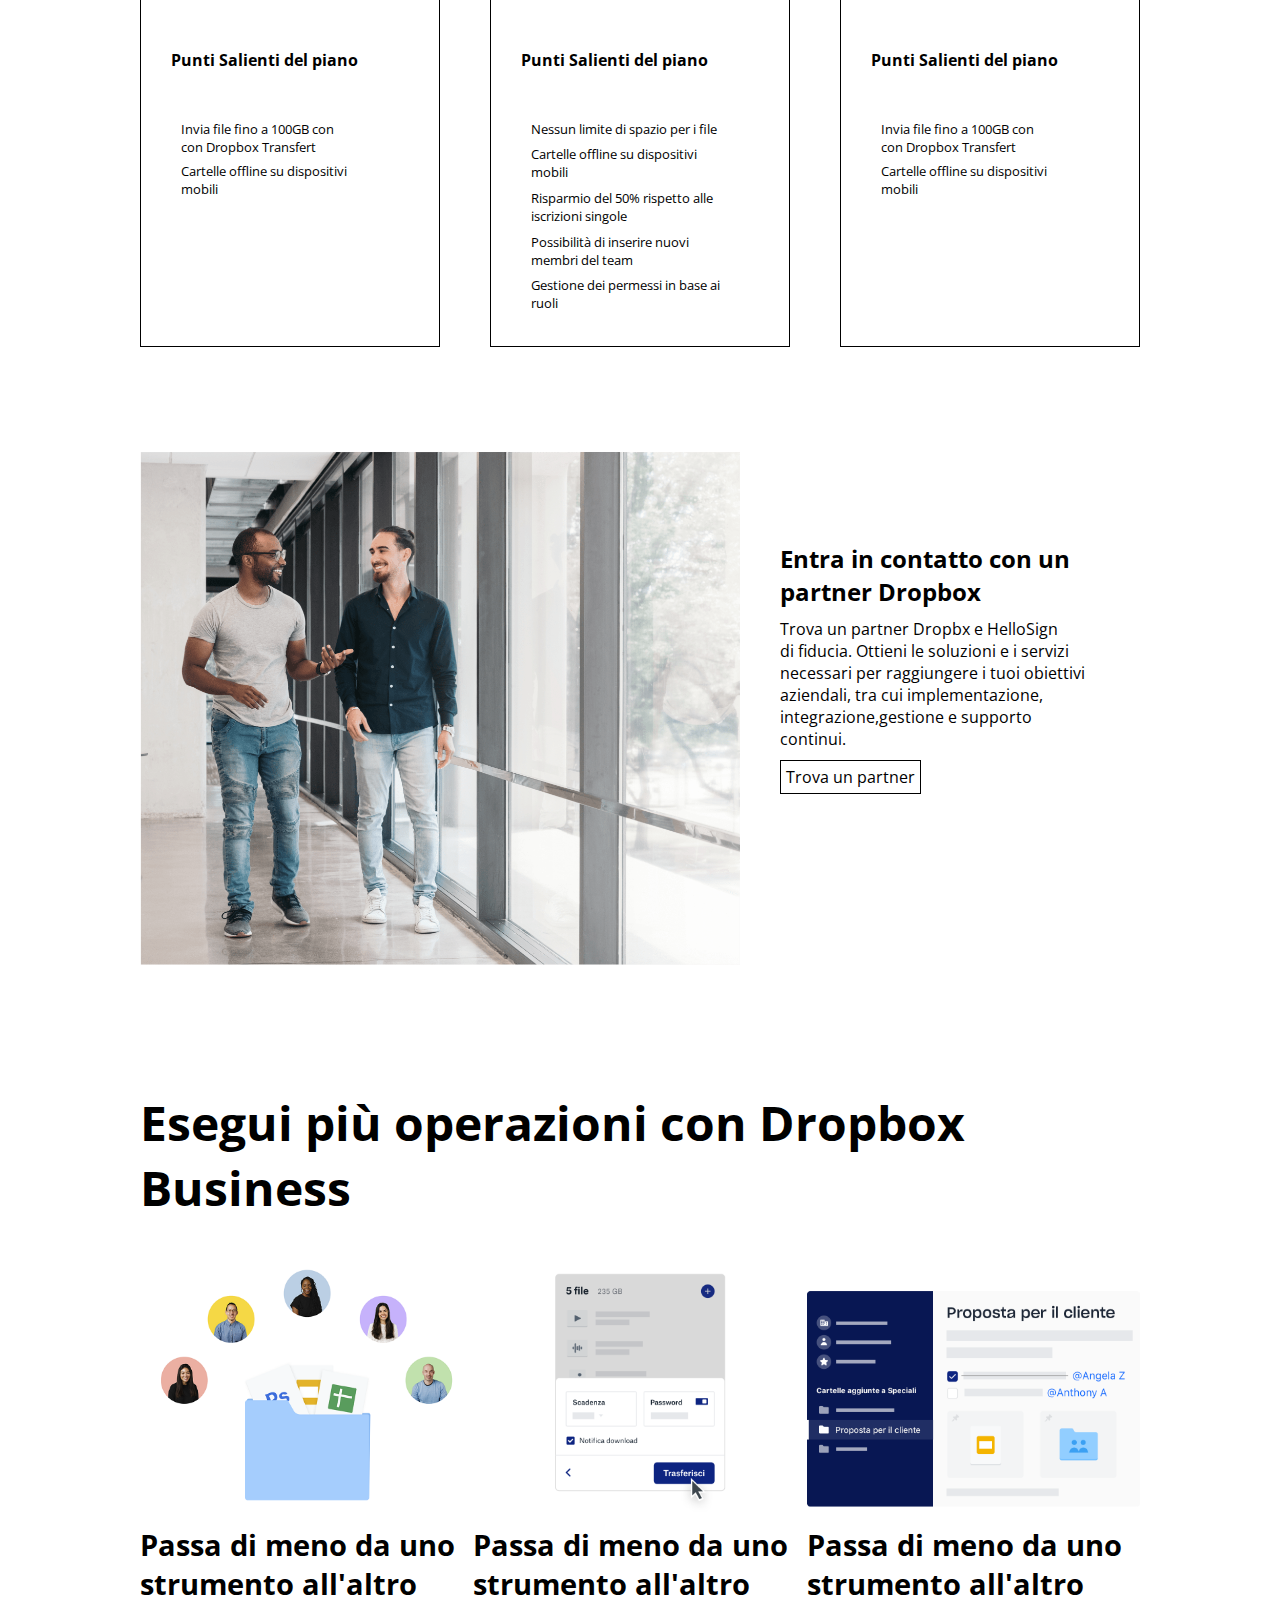
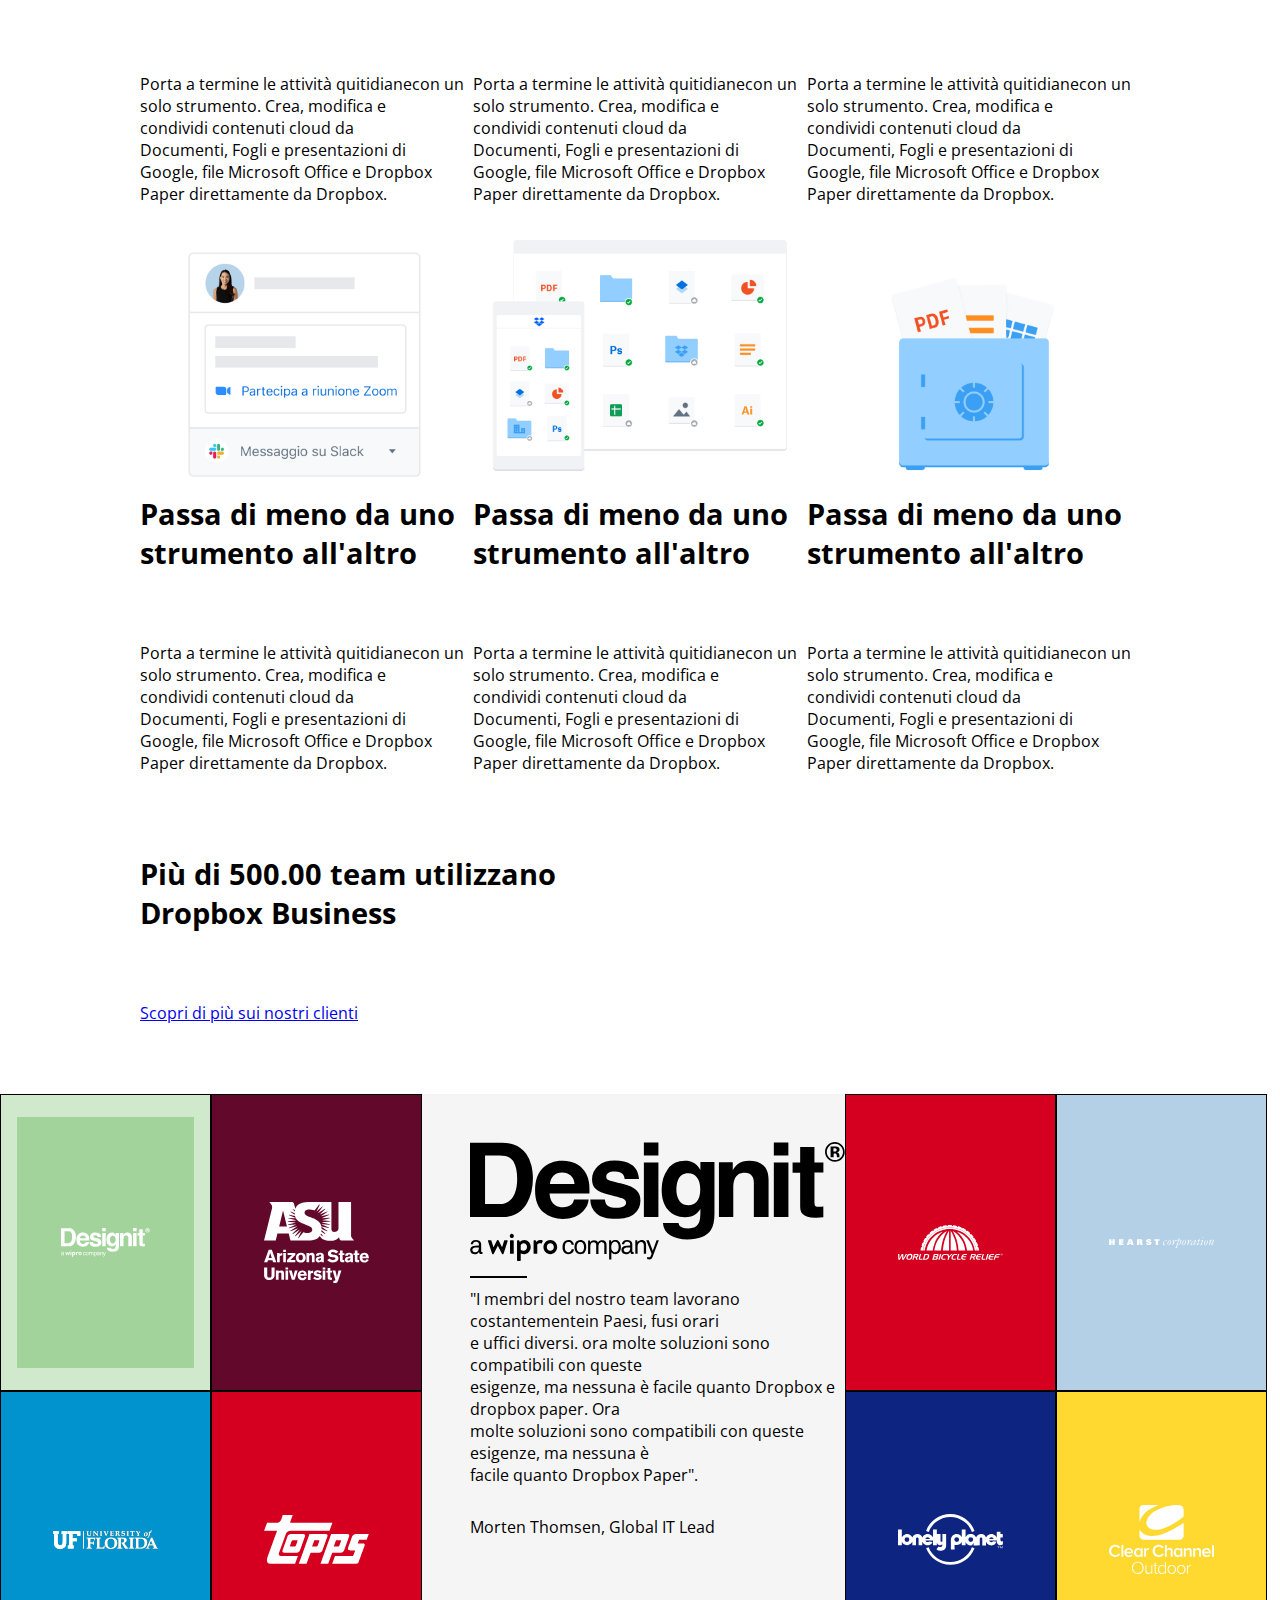
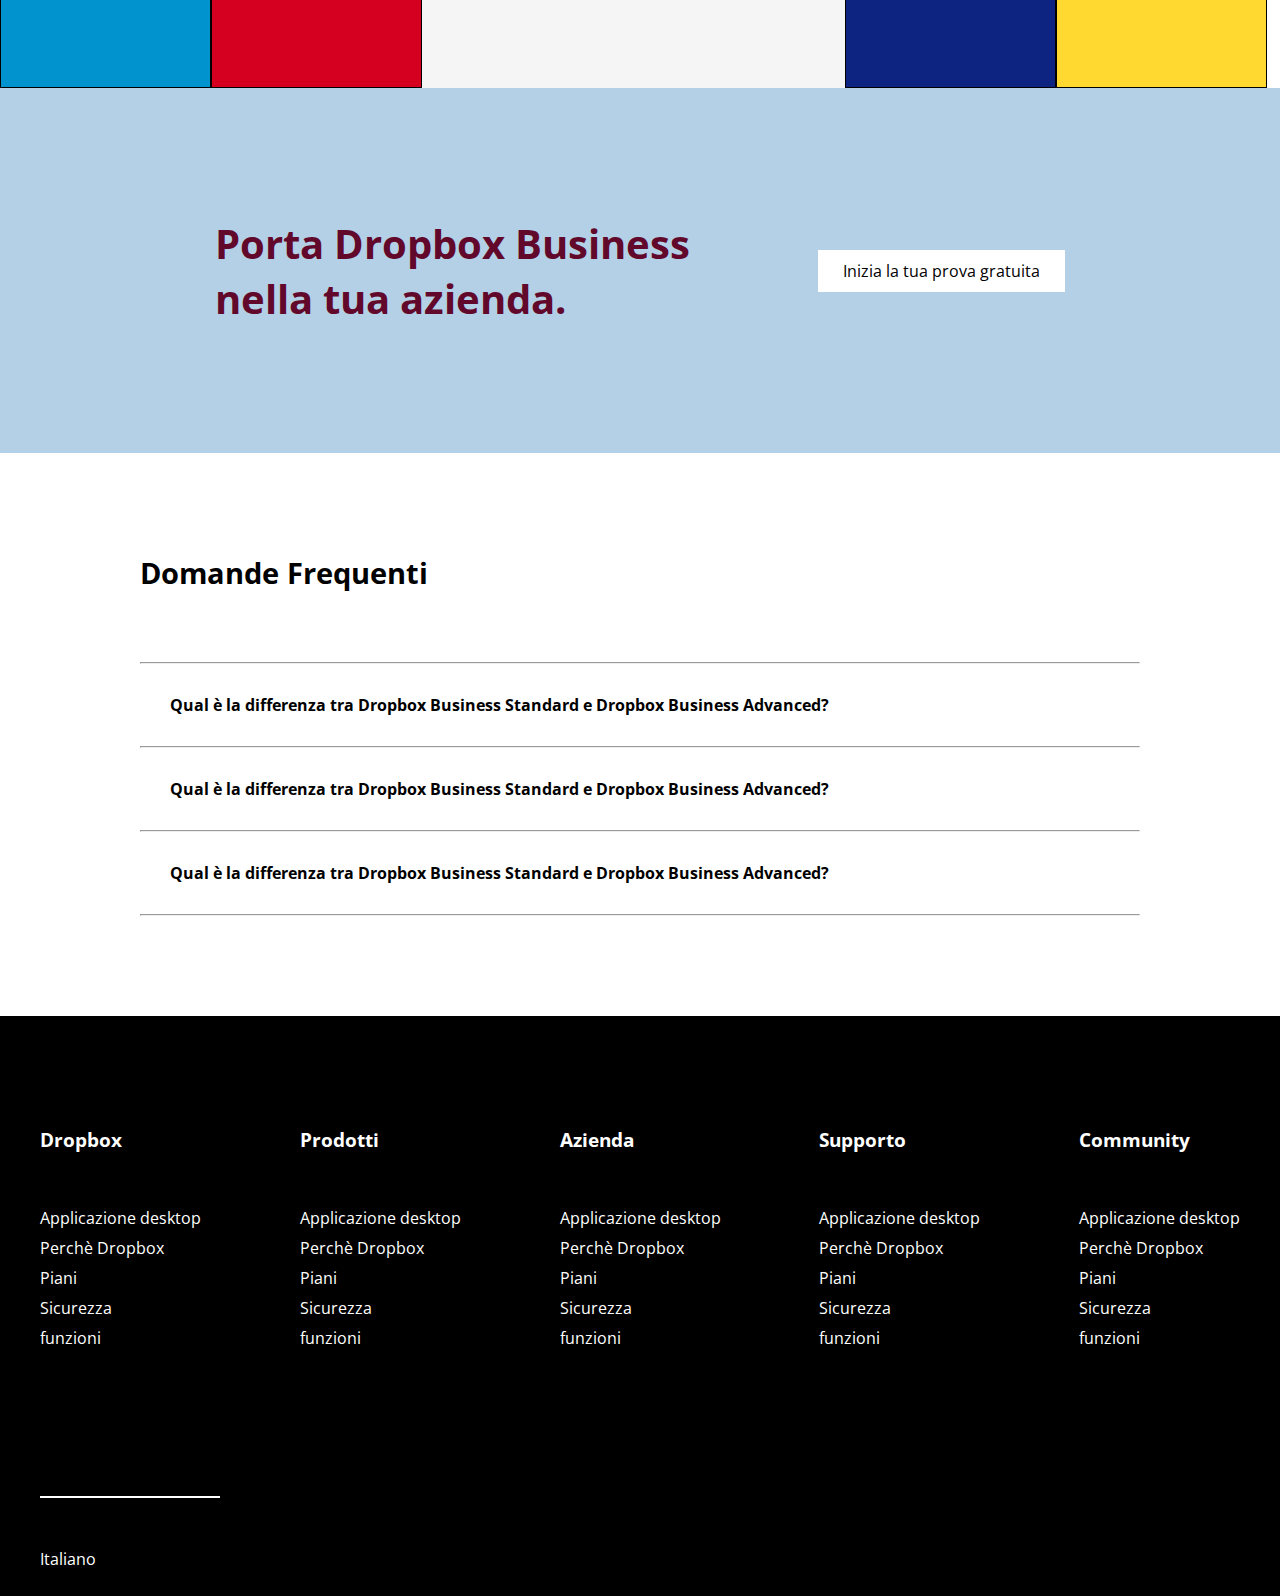
==== commit a532c77b: "aggiornamento tabella" ====
--- a/index.html
+++ b/index.html
@@ -74,6 +74,8 @@
     <section class="container1000 trova-titolo">
 
 <!-- Gruppo di radio buttons per la fatturazione -->
+
+
       <h2 class="trova-titolo">Trova il piano business che fa per te</h2>
       <div class="radio-group">
         <input type="radio" id="monthly-billing" name="billing" hidden />
@@ -84,74 +86,156 @@
 
       <div class="d-flex tabelle">
 
-        <div class="card .1">
-            <div class="tab-t d-flex">
-              <i class="fa-solid fa-user"></i><span>Singolo</span>
-            </div>
-            <div class="tab-body">
+<!-- Sezioni Tabelle !!! Sezioni Tabelle !!! Sezioni Tabelle !!! Sezioni Tabelle !!!  -->
+
+<!-- Tabella UNO !!! Tabella UNO !!! Tabella UNO !!! Tabella UNO !!! Tabella UNO !!!  -->
+
+      <div class="card .1">
+        <div class="tab-t d-flex">
+          <i class="fa-solid fa-user"></i><span>Singolo</span>
+          </div>
+
+            <div class="tab-body card-up">
               <ul>
                 <li><h3>Professional</h3></li>
                 <li><strong>12,00</strong> &euro;</li>
                 <li class="month">/mese</li>
               </ul>
-            </div>
-            <div class="d-flex column-all">
-            <div class="font-awe">
-              <p><i class="fa-solid fa-user"></i></p>
-              <p><i class="fa-solid fa-folder"></i></p>
-              <i class="fa-solid fa-square-share-nodes"></i>
-            </div>
-            <div class="text-awe">
-              <p>1 utente</p>
-              <p>5 TB di spazio di archiviazione sicuro</p>
-              <p>Funzioni di produttività premium <br> e condivisione file semplice e <br> sicura</p>
-            </div>
-          </div>
-          <a href="#">Prova gratis per 30 giorni</a>
-          <p>oppure <a href="#">acquista ora</a></p>
-          <hr class="separatrice">
-          <h4>Punti Salienti del piano</h4>
-          <div>
-            <p><i class="fa-solid fa-check"></i></p>
-            <p><i class="fa-solid fa-check"></i></p>
-          </div>
-          <div>
-            <p>Invia file</p>
-          </div>
-        </div>
-        <div class="card .2">
-          <div class="tab-t d-flex">
-          <i class="fa-solid fa-users"></i><span>Team</span>
-
-          </div>
-
-          <div class="tab-body">
-
-          </div>
-
-        </div>
-
-        <div class="card .3">
-          <div class="tab-t d-flex">
-          <i class="fa-solid fa-building"></i><span>Azienda</span>
-
-          </div>
-
-          <div class="tab-body">
-
-          </div>
-
-        </div>
-
-      </div>
-
-      <div>
-
-        <div></div>
-
-        <div></div>
-
-      </div>
+            <div class="d-flex column-up">
+              <div class="font-awe">
+                <p><i class="fa-solid fa-user"></i></p>
+                <p><i class="fa-solid fa-folder"></i></p>
+                <i class="fa-solid fa-square-share-nodes"></i>
+              </div>
+              <div class="text-awe">
+                <p>1 utente</p>
+                <p>5 TB di spazio di archiviazione sicuro</p>
+                <p>Funzioni di produttività premium <br> e condivisione file semplice e <br> sicura</p>
+              </div>
+            </div>
+          </div>
+          <div class="card-bottom">
+            <a href="#" class="button-card">Prova gratis per 30 giorni</a>
+            <p class="a-text">oppure <a href="#">acquista ora</a></p>
+            <hr class="separatrice">
+            <h4>Punti Salienti del piano</h4>
+          <div class="d-flex column-down">
+          <div class="awesome-bottom font-awe">
+            <ul>
+              <li id="awe-sopra"><i class="fa-solid fa-check"></i></p></li>
+              <li><i class="fa-solid fa-check"></i></p></li>
+            </ul>
+          </div>
+          <div class="card-text-bottom">
+            <ul>
+              <li>Invia file fino a 100GB con<br>con Dropbox Transfert</li>
+              <li>Cartelle offline su dispositivi<br>mobili</li>
+            </ul>
+          </div>
+          </div>
+        </div>
+      </div>
+
+      <!-- Tabella DUE !!! Tabella DUE !!! Tabella DUE !!! Tabella DUE !!! Tabella DUE !!!  -->
+      
+      <div class="card .1">
+        <div class="tab-t d-flex">
+          <i class="fa-solid fa-user"></i><span>Team</span>
+          </div>
+
+            <div class="tab-body card-up">
+              <ul>
+                <li><h3>Advanced</h3></li>
+                <li><strong>18,00</strong> &euro;</li>
+                <li class="grey-text">/utente/mese</li>
+              </ul>
+            <div class="d-flex column-up">
+              <div class="font-awe">
+                <p><i class="fa-solid fa-user"></i></p>
+                <p><i class="fa-solid fa-folder"></i></p>
+                <i class="fa-solid fa-square-share-nodes"></i>
+              </div>
+              <div class="text-awe">
+                <p>3 o più utenti</p>
+                <p>Tutto lo spazio di cui ha bisogno il tuo team</p>
+                <p>Sofisticate funzioni di controllo e<br>per tenere al sicuro tutti i file del<br> tuo team</p>
+              </div>
+            </div>
+          </div>
+          <div class="card-bottom">
+            <a href="#" class="button-card">Prova gratis per 30 giorni</a>
+            <p class="a-text">oppure <a href="#">acquista ora</a></p>
+            <hr class="separatrice">
+            <h4>Punti Salienti del piano</h4>
+          <div class="d-flex column-down">
+          <div class="awesome-bottom font-awe">
+            <ul>
+              <li id="awe-sopra"><i class="fa-solid fa-check"></i></li>
+              <li><i class="fa-solid fa-check"></i></li>
+            </ul>
+          </div>
+          <div class="card-text-bottom">
+            <ul>
+              <li>Nessun limite di spazio per i file</li>
+              <li>Cartelle offline su dispositivi<br>mobili</li>
+              <li>Risparmio del 50% rispetto alle<br>iscrizioni singole</li>
+              <li>Possibilità di inserire nuovi<br>membri del team</li>
+              <li>Gestione dei permessi in base ai<br>ruoli</li>
+            </ul>
+          </div>
+          </div>
+        </div>
+      </div>
+
+      <!-- Tabella TRE !!! Tabella TRE !!! Tabella TRE !!! Tabella TRE !!! Tabella TRE !!!  -->
+      
+      <div class="card .1">
+        <div class="tab-t d-flex">
+          <i class="fa-solid fa-user"></i><span>Singolo</span>
+          </div>
+
+            <div class="tab-body card-up">
+              <ul>
+                <li><h3>Enterprise</h3></li>
+                <li><strong>Contattaci</strong> &euro;</li>
+                <li>-</li>
+              </ul>
+            <div class="d-flex column-up">
+              <div class="font-awe">
+                <p><i class="fa-solid fa-user"></i></p>
+                <p><i class="fa-solid fa-folder"></i></p>
+                <i class="fa-solid fa-square-share-nodes"></i>
+              </div>
+              <div class="text-awe">
+                <p>10 o più utenti</p>
+                <p>Soluzioni personalizzabili per la<br>tua azienda</p>
+                <p>Assistenza personalizza per<br>aiutare gli ammiratori in una<br>gestione su larga scala</p>
+              </div>
+            </div>
+          </div>
+          <div class="card-bottom">
+            <a href="#" class="button-card">Prova gratis per 30 giorni</a>
+            <p class="a-text">oppure <a href="#">acquista ora</a></p>
+            <hr class="separatrice">
+            <h4>Punti Salienti del piano</h4>
+          <div class="d-flex column-down">
+          <div class="awesome-bottom font-awe">
+            <ul>
+              <li id="awe-sopra"><i class="fa-solid fa-check"></i></p></li>
+              <li><i class="fa-solid fa-check"></i></p></li>
+            </ul>
+          </div>
+          <div class="card-text-bottom">
+            <ul>
+              <li id="txt-sopra">Invia file fino a 100GB con<br>con Dropbox Transfert</p></li>
+              <li>Cartelle offline su dispositivi<br>mobili</p></li>
+            </ul>
+          </div>
+          </div>
+        </div>
+      </div>
+
+        
 
     </section>
 
--- a/dropbox.css
+++ b/dropbox.css
@@ -204,26 +204,69 @@
   width: 30%;
 }
 
-.tab-body{
+.card-up{
   padding-top: 30px;
   padding-left: 30px;
-  padding-right: 30px;
-}
+}
+
+.font-awe{
+  padding-right: 10px;
+}
+
+.card-bottom{
+  padding: 30px;
+}
+  .button-card {
+    background-color: #0061FF;
+    color: white;
+    text-decoration: none;
+    padding-left: 25px;
+    padding-right: 25px;
+    padding-top: 15px;
+    padding-bottom: 15px;
+  }
+    .a-text{
+      padding-top: 50px;
+      padding-bottom: 45px;
+    }
+      .separatrice{
+        border: 0;
+        height: 2px; 
+        background-color: lightgray; 
+        margin: 10px 0; 
+        width: 50px;
+        margin-bottom: 60px;
+      }
+        .card-bottom h4{
+          padding-bottom: 45px;
+        }
+          .awesome-bottom{
+            color: #0061FF;
+          }
+            #awe-sopra{
+              padding-bottom: 50px;
+            }
+              .card-text-bottom li{
+                padding-top: 2%;
+                padding-bottom: 2%;
+                font-size: small;
+              } 
+              .awesome-bottom{
+                padding-top: 2%;
+                padding-bottom: 2%;
+              } 
+
 
 .tab-body h3{
   font-size: 1rem;
 }
 
-.font-awe{
-  flex-direction: column;
-}
-
-.text-awe{
-
-}
-
-.month{
+
+.grey-text{
   color: lightgray;
+}
+
+.font-awe-down{
 }
 
 .chiacchiere{
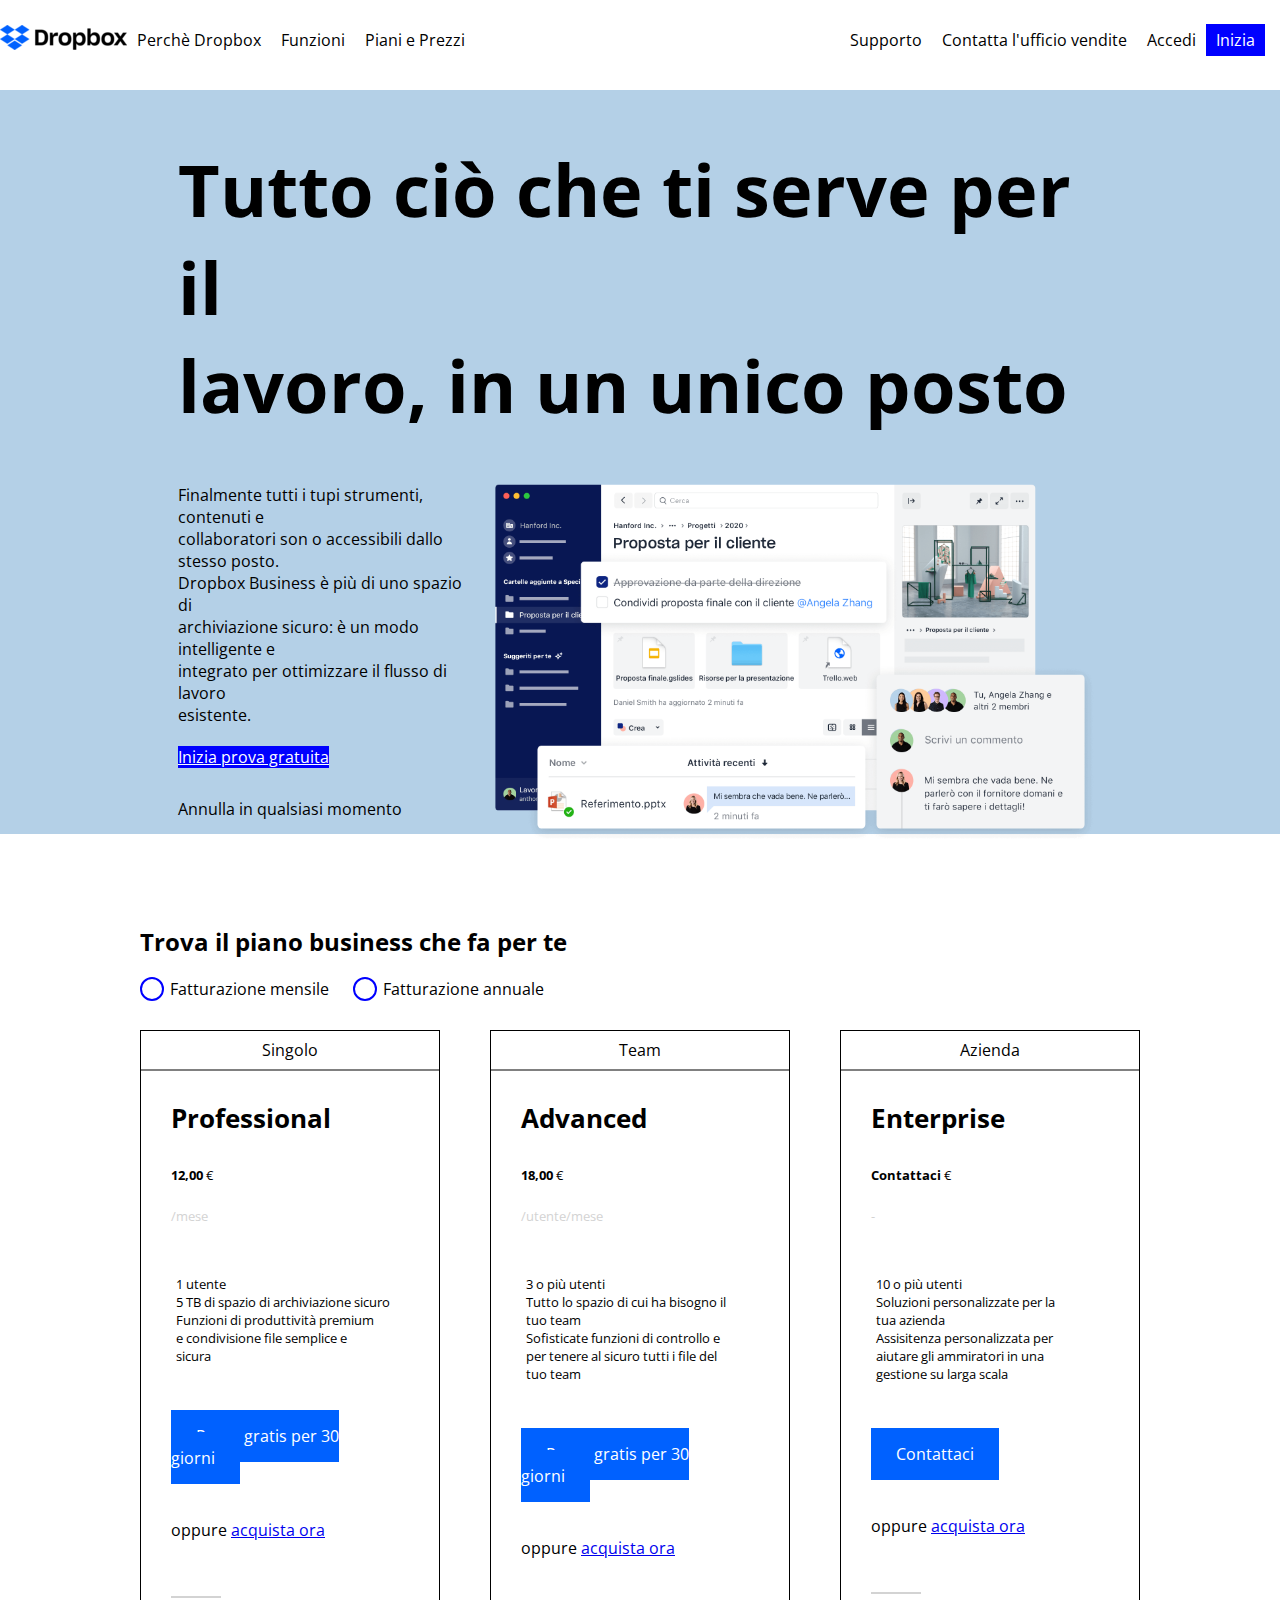
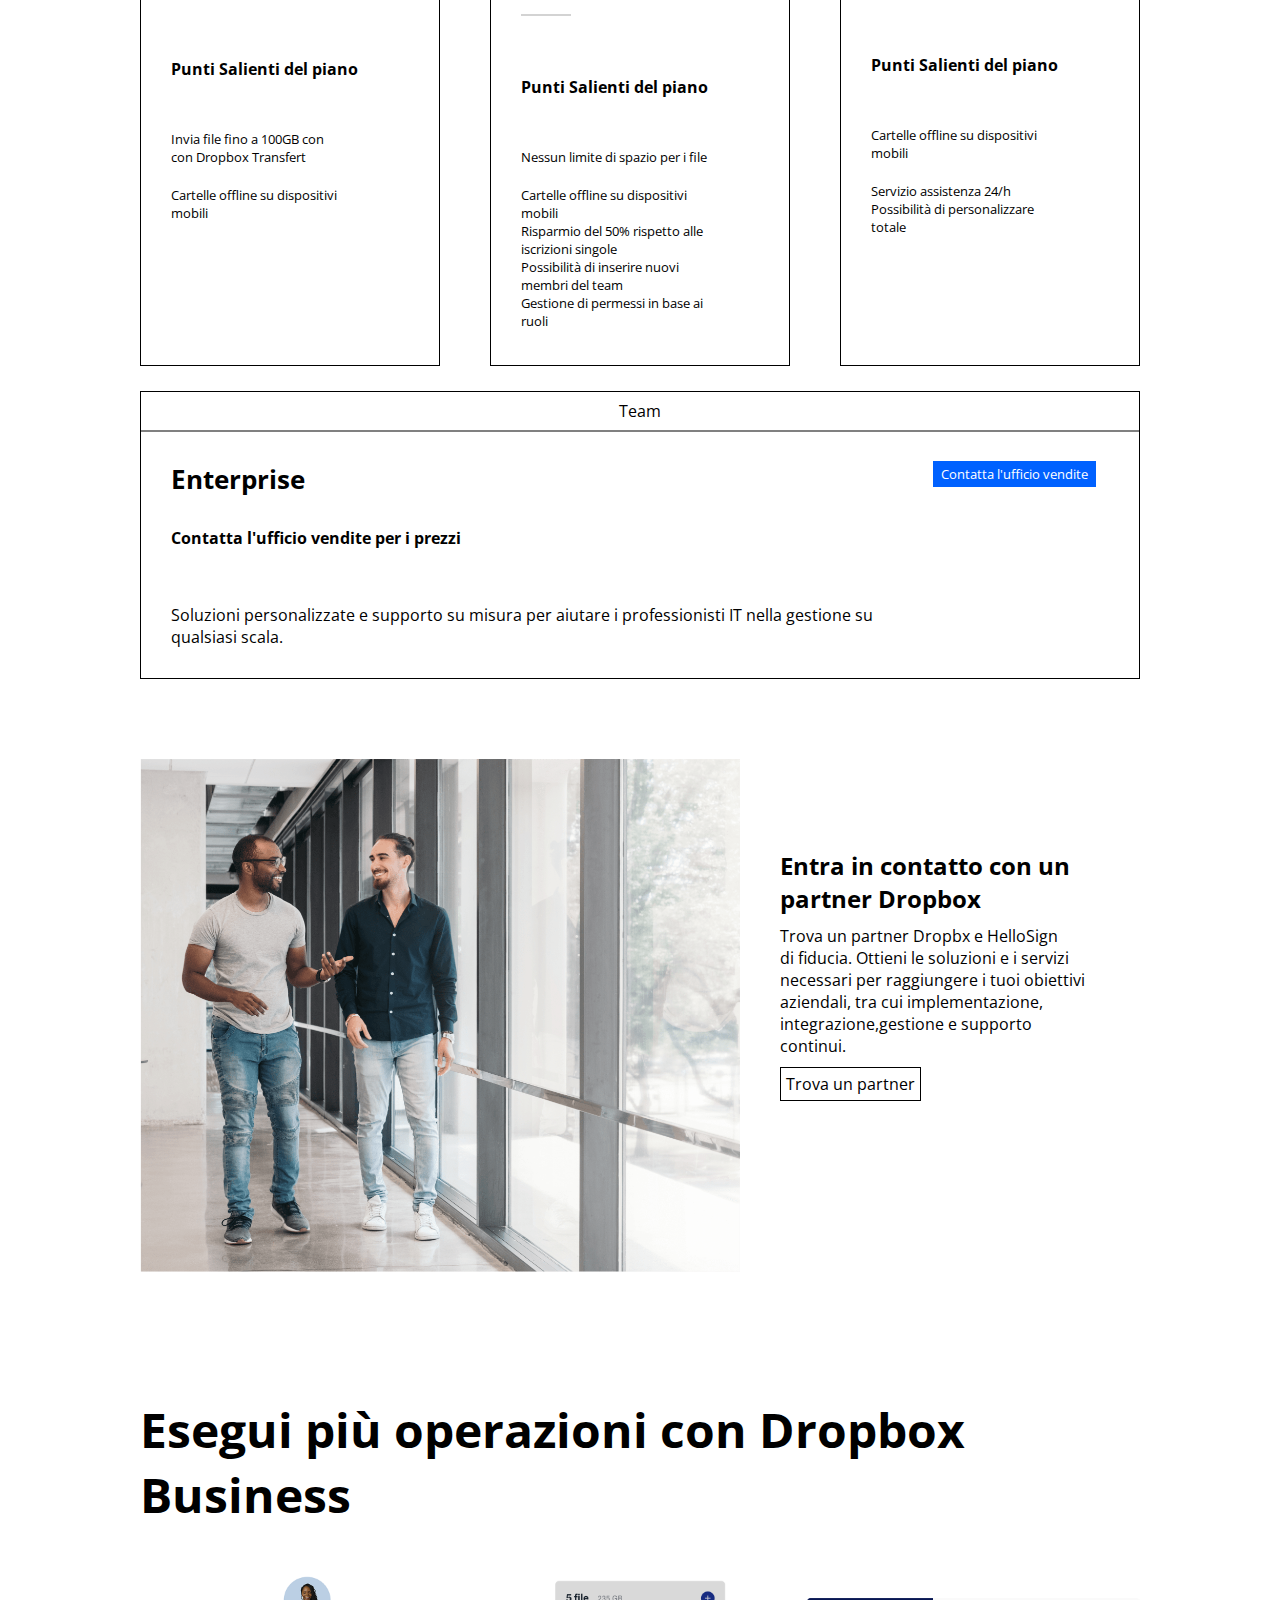
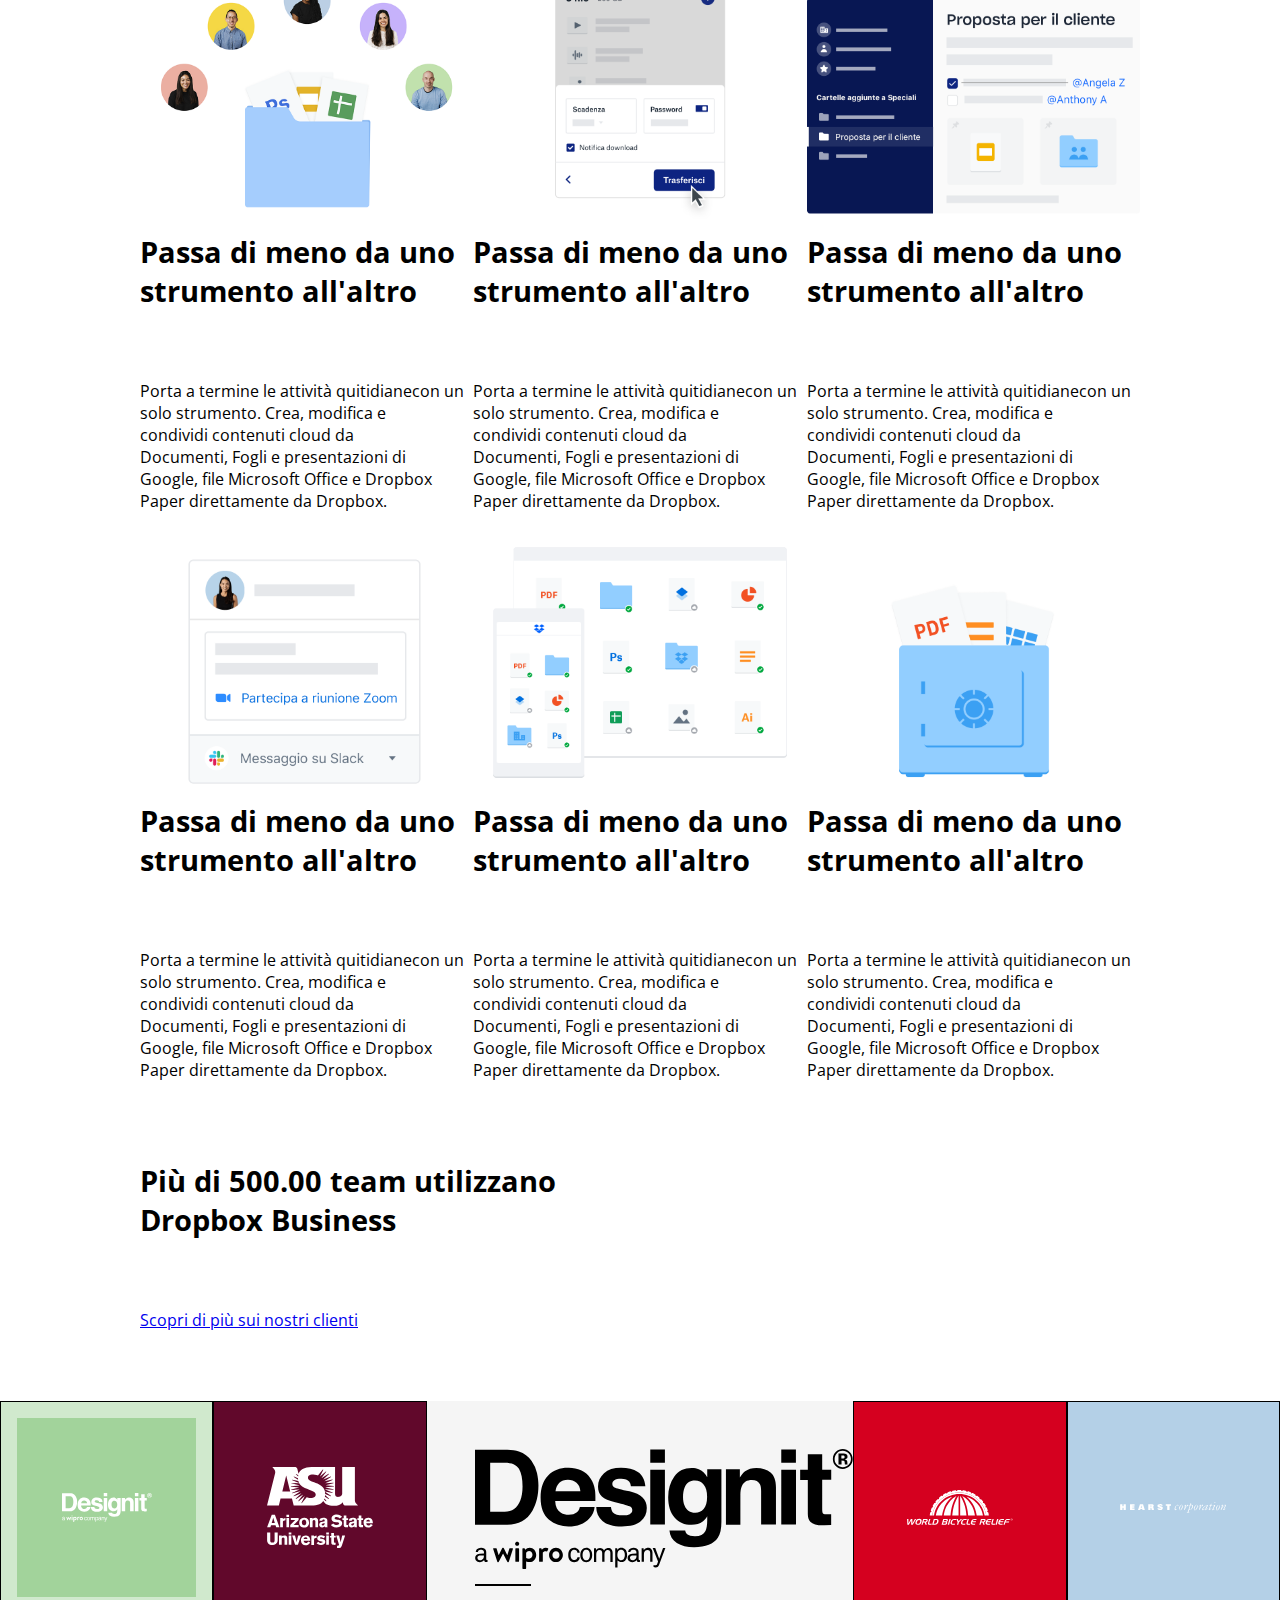
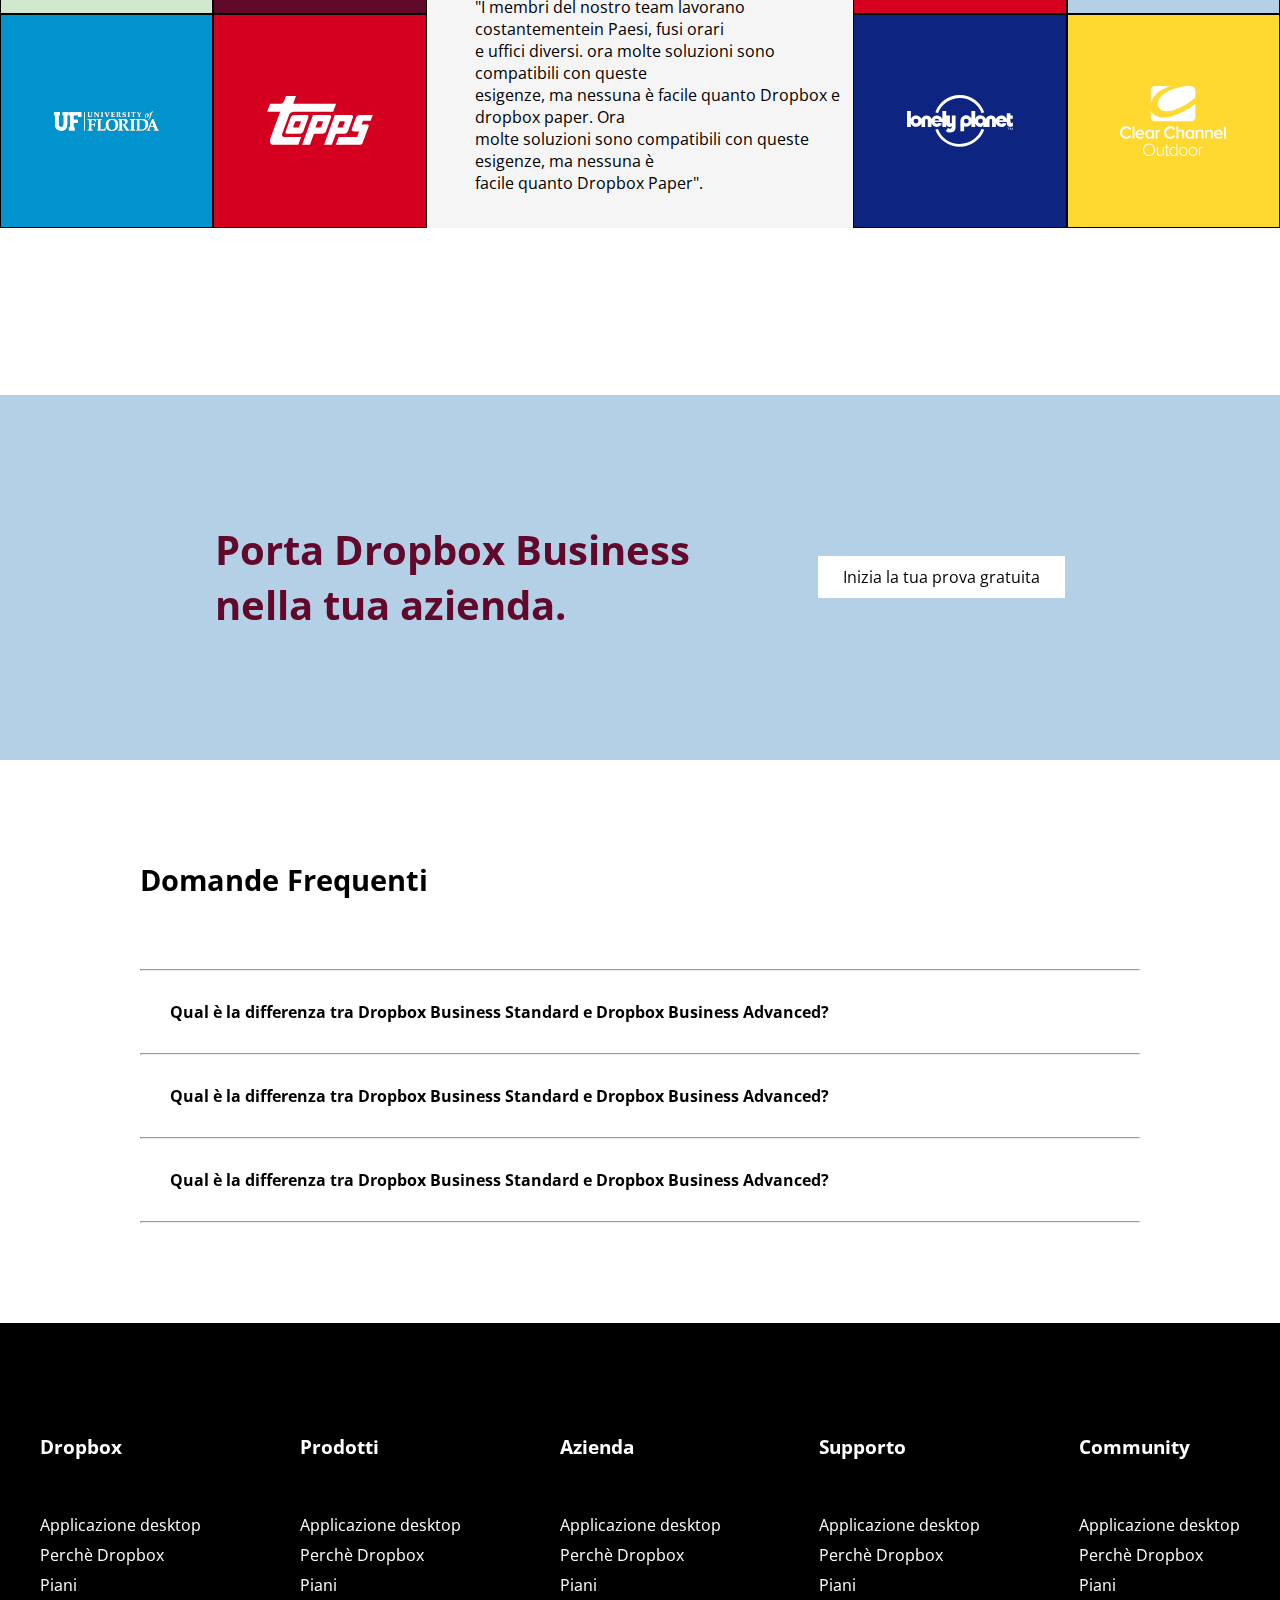
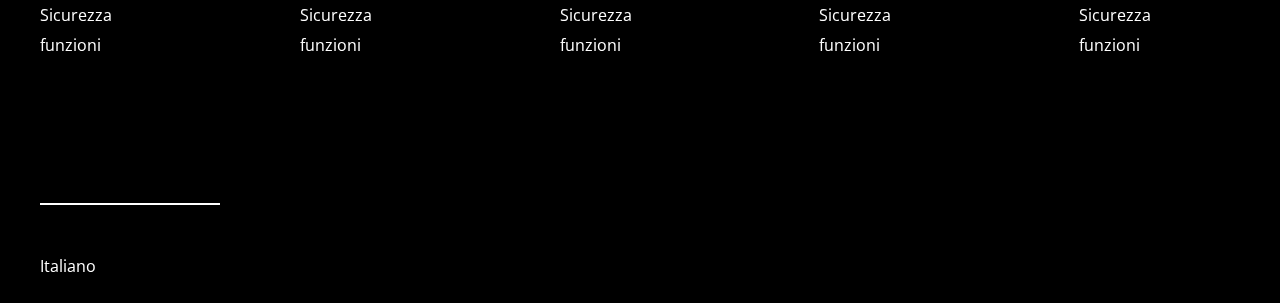
==== commit cc05dcab: "finito" ====
--- a/index.html
+++ b/index.html
@@ -97,20 +97,19 @@
 
             <div class="tab-body card-up">
               <ul>
-                <li><h3>Professional</h3></li>
-                <li><strong>12,00</strong> &euro;</li>
-                <li class="month">/mese</li>
+                <li><h4>Professional</h4></li>
+                <li id="price"><strong>12,00</strong> &euro;</li>
+                <li id="gray-txt">/mese</li>
               </ul>
-            <div class="d-flex column-up">
+            <div class="column-up">
               <div class="font-awe">
-                <p><i class="fa-solid fa-user"></i></p>
-                <p><i class="fa-solid fa-folder"></i></p>
-                <i class="fa-solid fa-square-share-nodes"></i>
+                <ul>
+                  <li class="row-li"><i class="fa-solid fa-user" class="awesome-icon"></i>1 utente</li>
+                  <li class="row-li"><i class="fa-solid fa-folder" class="awesome-icon"></i>5 TB di spazio di archiviazione sicuro</li>
+                  <li class="row-li"><i class="fa-solid fa-square-share-nodes" class="awesome-icon"></i>Funzioni di produttività premium <br> e condivisione file semplice e <br> sicura</li>
+                </ul>
               </div>
               <div class="text-awe">
-                <p>1 utente</p>
-                <p>5 TB di spazio di archiviazione sicuro</p>
-                <p>Funzioni di produttività premium <br> e condivisione file semplice e <br> sicura</p>
               </div>
             </div>
           </div>
@@ -122,14 +121,8 @@
           <div class="d-flex column-down">
           <div class="awesome-bottom font-awe">
             <ul>
-              <li id="awe-sopra"><i class="fa-solid fa-check"></i></p></li>
-              <li><i class="fa-solid fa-check"></i></p></li>
-            </ul>
-          </div>
-          <div class="card-text-bottom">
-            <ul>
-              <li>Invia file fino a 100GB con<br>con Dropbox Transfert</li>
-              <li>Cartelle offline su dispositivi<br>mobili</li>
+              <li id="awe-sopra"><i class="fa-solid fa-check"></i>Invia file fino a 100GB con<br>con Dropbox Transfert</li>
+              <li><i class="fa-solid fa-check"></i>Cartelle offline su dispositivi<br>mobili</li>
             </ul>
           </div>
           </div>
@@ -140,25 +133,24 @@
       
       <div class="card .1">
         <div class="tab-t d-flex">
-          <i class="fa-solid fa-user"></i><span>Team</span>
+          <i class="fa-solid fa-users"></i><span> Team</span>
           </div>
 
             <div class="tab-body card-up">
               <ul>
-                <li><h3>Advanced</h3></li>
-                <li><strong>18,00</strong> &euro;</li>
-                <li class="grey-text">/utente/mese</li>
+                <li><h4>Advanced</h4></li>
+                <li id="price"><strong>18,00</strong> &euro;</li>
+                <li id="gray-txt">/utente/mese</li>
               </ul>
-            <div class="d-flex column-up">
+            <div class="column-up">
               <div class="font-awe">
-                <p><i class="fa-solid fa-user"></i></p>
-                <p><i class="fa-solid fa-folder"></i></p>
-                <i class="fa-solid fa-square-share-nodes"></i>
+                <ul>
+                  <li class="row-li"><i class="fa-solid fa-users"></i>3 o più utenti</li>
+                  <li class="row-li"><i class="fa-solid fa-folder" class="awesome-icon"></i>Tutto lo spazio di cui ha bisogno il<br>tuo team</li>
+                  <li class="row-li"><i class="fa-solid fa-square-share-nodes" class="awesome-icon"></i>Sofisticate funzioni di controllo e<br>per tenere al sicuro tutti i file del<br>tuo team</li>
+                </ul>
               </div>
               <div class="text-awe">
-                <p>3 o più utenti</p>
-                <p>Tutto lo spazio di cui ha bisogno il tuo team</p>
-                <p>Sofisticate funzioni di controllo e<br>per tenere al sicuro tutti i file del<br> tuo team</p>
               </div>
             </div>
           </div>
@@ -170,17 +162,11 @@
           <div class="d-flex column-down">
           <div class="awesome-bottom font-awe">
             <ul>
-              <li id="awe-sopra"><i class="fa-solid fa-check"></i></li>
-              <li><i class="fa-solid fa-check"></i></li>
-            </ul>
-          </div>
-          <div class="card-text-bottom">
-            <ul>
-              <li>Nessun limite di spazio per i file</li>
-              <li>Cartelle offline su dispositivi<br>mobili</li>
-              <li>Risparmio del 50% rispetto alle<br>iscrizioni singole</li>
-              <li>Possibilità di inserire nuovi<br>membri del team</li>
-              <li>Gestione dei permessi in base ai<br>ruoli</li>
+              <li id="awe-sopra"><i class="fa-solid fa-check"></i>Nessun limite di spazio per i file</li>
+              <li><i class="fa-solid fa-check"></i>Cartelle offline su dispositivi<br>mobili</li>
+              <li><i class="fa-solid fa-check"></i>Risparmio del 50% rispetto alle<br>iscrizioni singole</li>
+              <li><i class="fa-solid fa-check"></i>Possibilità di inserire nuovi<br>membri del team</li>
+              <li><i class="fa-solid fa-check"></i>Gestione di permessi in base ai<br>ruoli</li>
             </ul>
           </div>
           </div>
@@ -191,53 +177,60 @@
       
       <div class="card .1">
         <div class="tab-t d-flex">
-          <i class="fa-solid fa-user"></i><span>Singolo</span>
+          <i class="fa-solid fa-building"></i><span> Azienda</span>
           </div>
 
             <div class="tab-body card-up">
               <ul>
-                <li><h3>Enterprise</h3></li>
-                <li><strong>Contattaci</strong> &euro;</li>
-                <li>-</li>
+                <li><h4>Enterprise</h4></li>
+                <li id="price"><strong>Contattaci</strong> &euro;</li>
+                <li id="gray-txt">-</li>
               </ul>
-            <div class="d-flex column-up">
+            <div class="column-up">
               <div class="font-awe">
-                <p><i class="fa-solid fa-user"></i></p>
-                <p><i class="fa-solid fa-folder"></i></p>
-                <i class="fa-solid fa-square-share-nodes"></i>
+                <ul>
+                  <li class="row-li"><i class="fa-solid fa-users"></i>10 o più utenti</li>
+                  <li class="row-li"><i class="fa-solid fa-folder" class="awesome-icon"></i>Soluzioni personalizzate per la<br>tua azienda</li>
+                  <li class="row-li"><i class="fa-solid fa-square-share-nodes" class="awesome-icon"></i>Assisitenza personalizzata per<br>aiutare gli ammiratori in una<br>gestione su larga scala</li>
+                </ul>
               </div>
               <div class="text-awe">
-                <p>10 o più utenti</p>
-                <p>Soluzioni personalizzabili per la<br>tua azienda</p>
-                <p>Assistenza personalizza per<br>aiutare gli ammiratori in una<br>gestione su larga scala</p>
               </div>
             </div>
           </div>
           <div class="card-bottom">
-            <a href="#" class="button-card">Prova gratis per 30 giorni</a>
+            <a href="#" class="button-card">Contattaci</a>
             <p class="a-text">oppure <a href="#">acquista ora</a></p>
             <hr class="separatrice">
             <h4>Punti Salienti del piano</h4>
           <div class="d-flex column-down">
           <div class="awesome-bottom font-awe">
             <ul>
-              <li id="awe-sopra"><i class="fa-solid fa-check"></i></p></li>
-              <li><i class="fa-solid fa-check"></i></p></li>
+              <li id="awe-sopra"><i class="fa-solid fa-check"></i>Cartelle offline su dispositivi <br>mobili</li>
+              <li><i class="fa-solid fa-check"></i>Servizio assistenza 24/h</li>
+              <li><i class="fa-solid fa-check"></i>Possibilità di personalizzare<br>totale</li>
             </ul>
           </div>
-          <div class="card-text-bottom">
-            <ul>
-              <li id="txt-sopra">Invia file fino a 100GB con<br>con Dropbox Transfert</p></li>
-              <li>Cartelle offline su dispositivi<br>mobili</p></li>
-            </ul>
-          </div>
-          </div>
-        </div>
-      </div>
-
-        
-
+          </div>
+        </div>
+      </div>
     </section>
+
+    <div class="orizzontal container1000">
+      <div class="tab-t d-flex">
+        <i class="fa-solid fa-building"></i><span> Team</span>
+      </div>
+        <div class="d-flex orizzontal-body">
+          <div class="orizzontal-text">
+            <h4>Enterprise</h4>
+            <p class="subtitle"> <strong>Contatta l'ufficio vendite per i prezzi</strong></p>
+            <p>Soluzioni personalizzate e supporto su misura per aiutare i professionisti IT nella gestione su<br>qualsiasi scala.</p>
+          </div>
+          <div class="orizzontal-link">
+            <a href="#">Contatta l'ufficio vendite</a>
+          </div>
+        </div>
+    </div>
 
 <!-- section due ragazzi -->
 
--- a/dropbox.css
+++ b/dropbox.css
@@ -203,10 +203,31 @@
   border: 1px solid black;
   width: 30%;
 }
-
+  .card li{
+    font-size: 0.8em;
+  }
 .card-up{
-  padding-top: 30px;
-  padding-left: 30px;
+  padding: 30px;
+}
+.card-up h4{
+  font-size: 2em;
+  padding-bottom: 30px;
+}
+  #price{
+    padding-bottom: 23px;
+  }
+   #gray-txt{
+    color: lightgray;
+    padding-bottom: 50px;
+   }
+
+.row-li{
+  position: relative;
+  left: 5px;
+}
+
+.awesome-icon{
+  position: absolute;
 }
 
 .font-awe{
@@ -240,11 +261,11 @@
         .card-bottom h4{
           padding-bottom: 45px;
         }
-          .awesome-bottom{
+          .awesome-bottom i{
             color: #0061FF;
           }
             #awe-sopra{
-              padding-bottom: 50px;
+              padding-bottom: 20px;
             }
               .card-text-bottom li{
                 padding-top: 2%;
@@ -256,18 +277,38 @@
                 padding-bottom: 2%;
               } 
 
-
 .tab-body h3{
   font-size: 1rem;
 }
 
-
-.grey-text{
-  color: lightgray;
-}
-
-.font-awe-down{
-}
+.orizzontal{
+  border: 1px solid black;
+}
+
+.orizzontal-text{
+  padding: 30px;
+}
+
+.orizzontal-link{
+  padding: 30px;
+}
+  .orizzontal-link a{
+    background-color: #0061FF;
+    color: white;
+    text-decoration: none;
+    padding: 4px 8px 4px 8px;
+    font-size: small;
+  }
+
+.orizzontal h4{
+  padding-bottom: 30px;
+  font-size: 1.6rem;
+}
+  .orizzontal .subtitle{
+    padding-bottom: 55px;
+  }
+
+/* Immagine !!! Immagine !!! Immagine !!! Immagine !!! Immagine !!! Immagine !!! Immagine !!!  */
 
 .chiacchiere{
   padding-top: 80px;
@@ -352,24 +393,25 @@
 
 .right{
   background-color: green;
-  height: 100%;
+  height: calc(100vw/3);
   flex-wrap: wrap;
-  width: 33%;
+  width: calc(100/3);
   aspect-ratio: 1 / 1;
 }
 
 .left{
   background-color: purple;
-  height: 100%;
   flex-wrap: wrap;
-  width: 33%;
-  aspect-ratio: 1 / 1;
+  width: calc(100%/3);
+  aspect-ratio: 1 / 1;
+  flex-shrink: 0;
+  height: calc(100vw/3);
 }
 
 .center{
   background-color: rgb(245,245,245);
-  height: 100%;
-  width: 33%;
+  height: calc(100vw/3);
+  width: calc(100/3);
   overflow: auto;
   padding-top: 3rem;
   padding-left: 3rem;
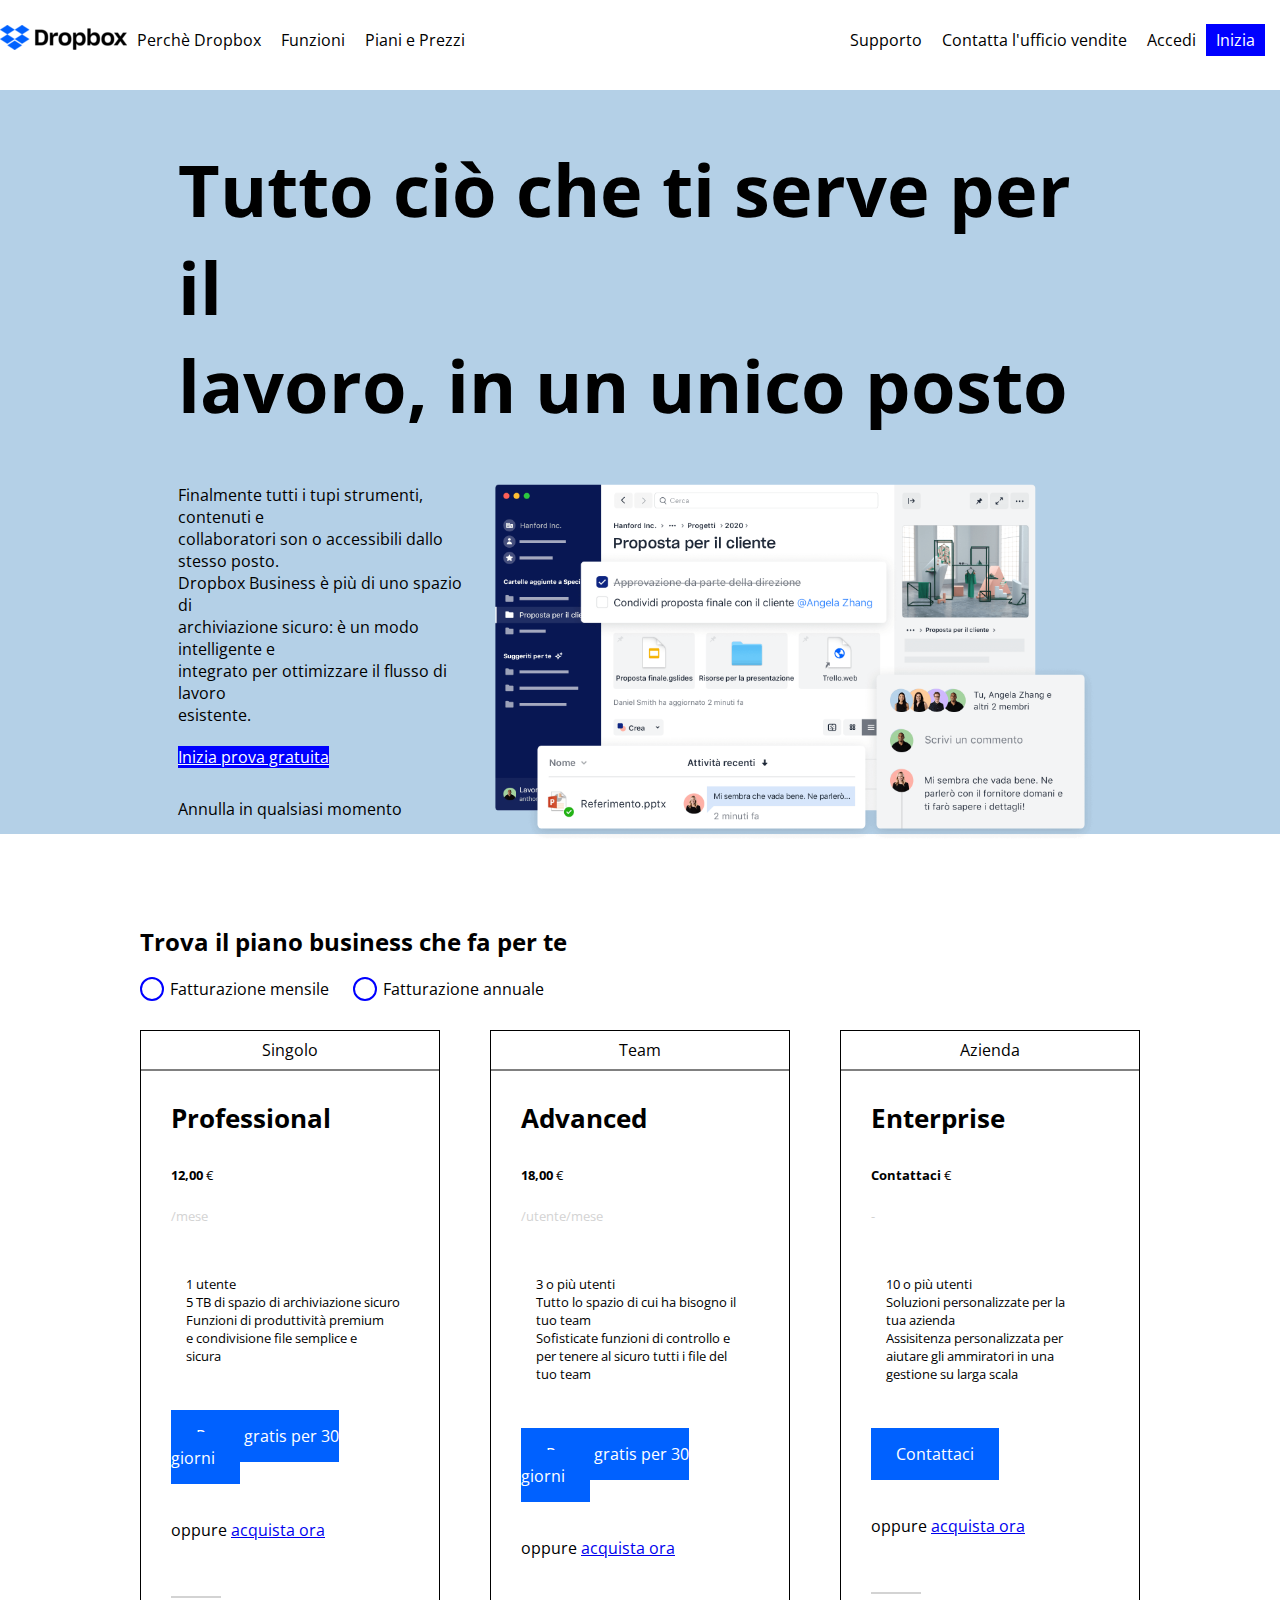
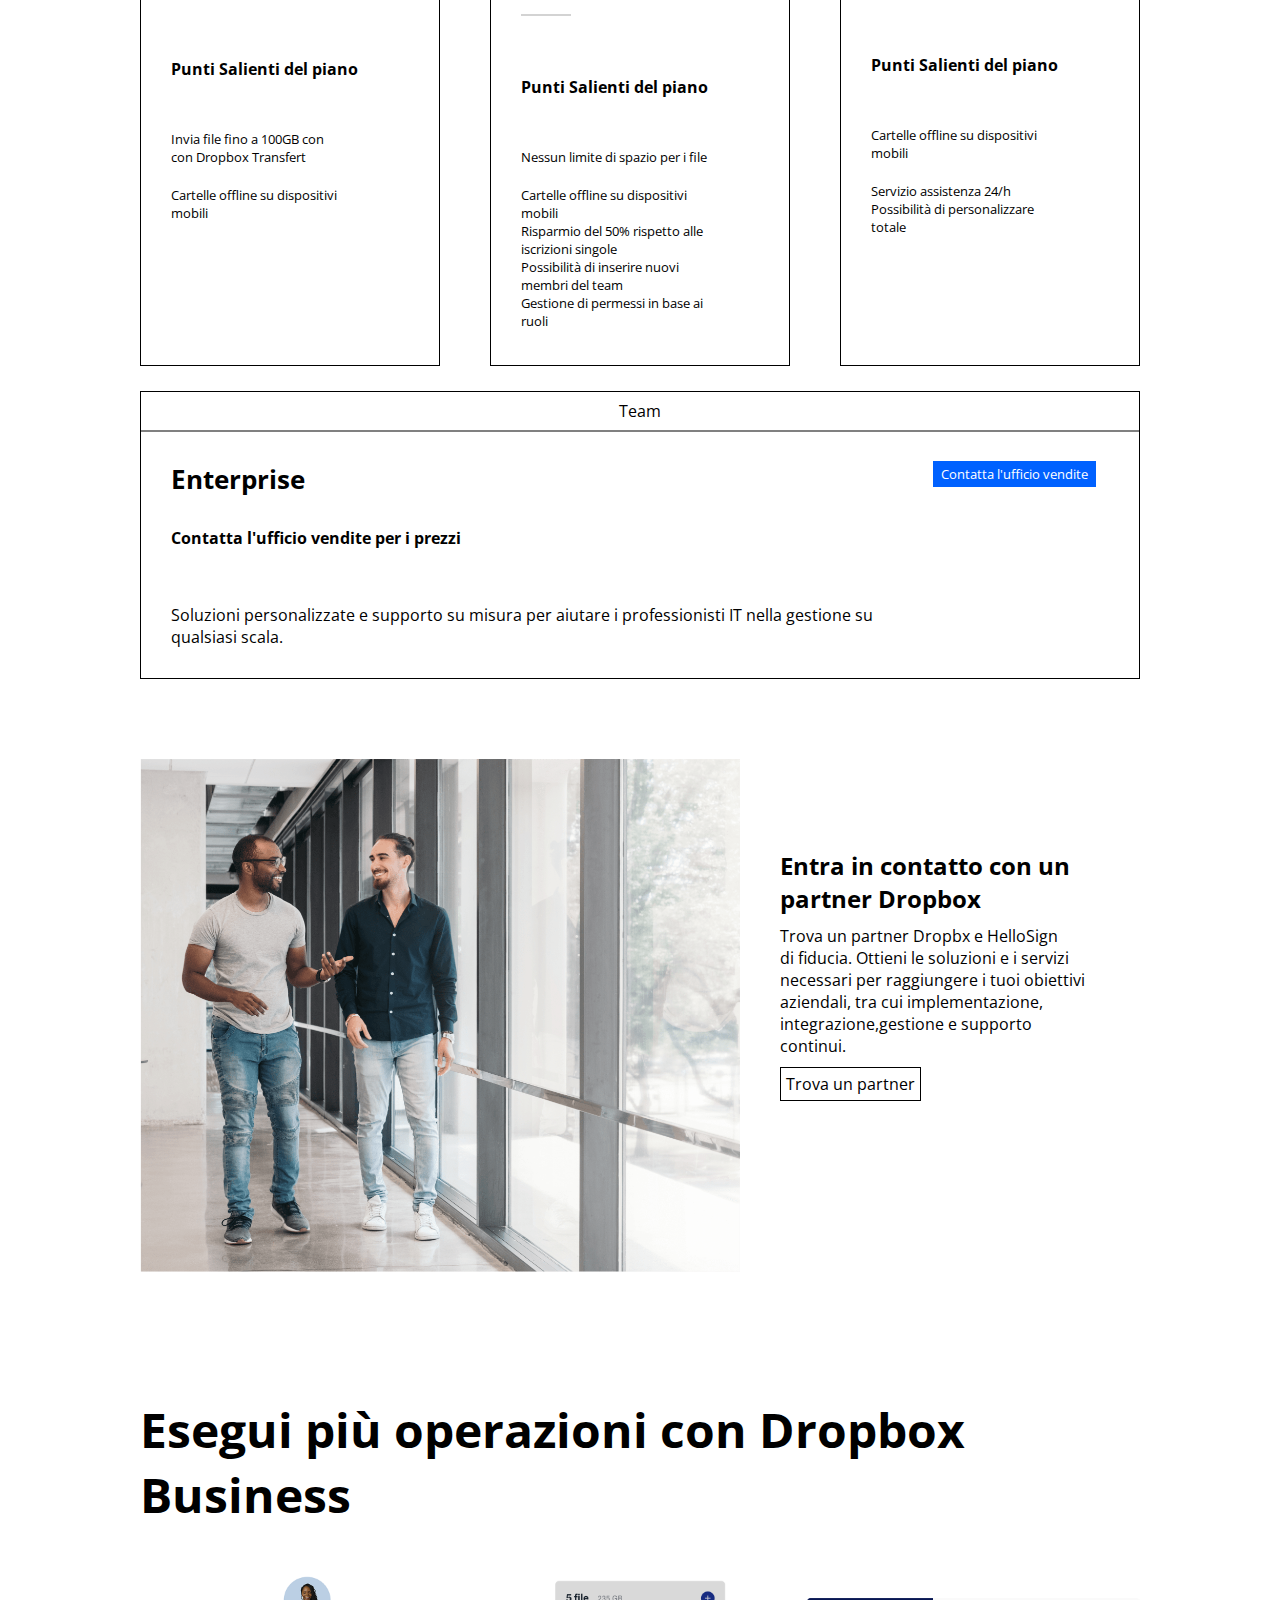
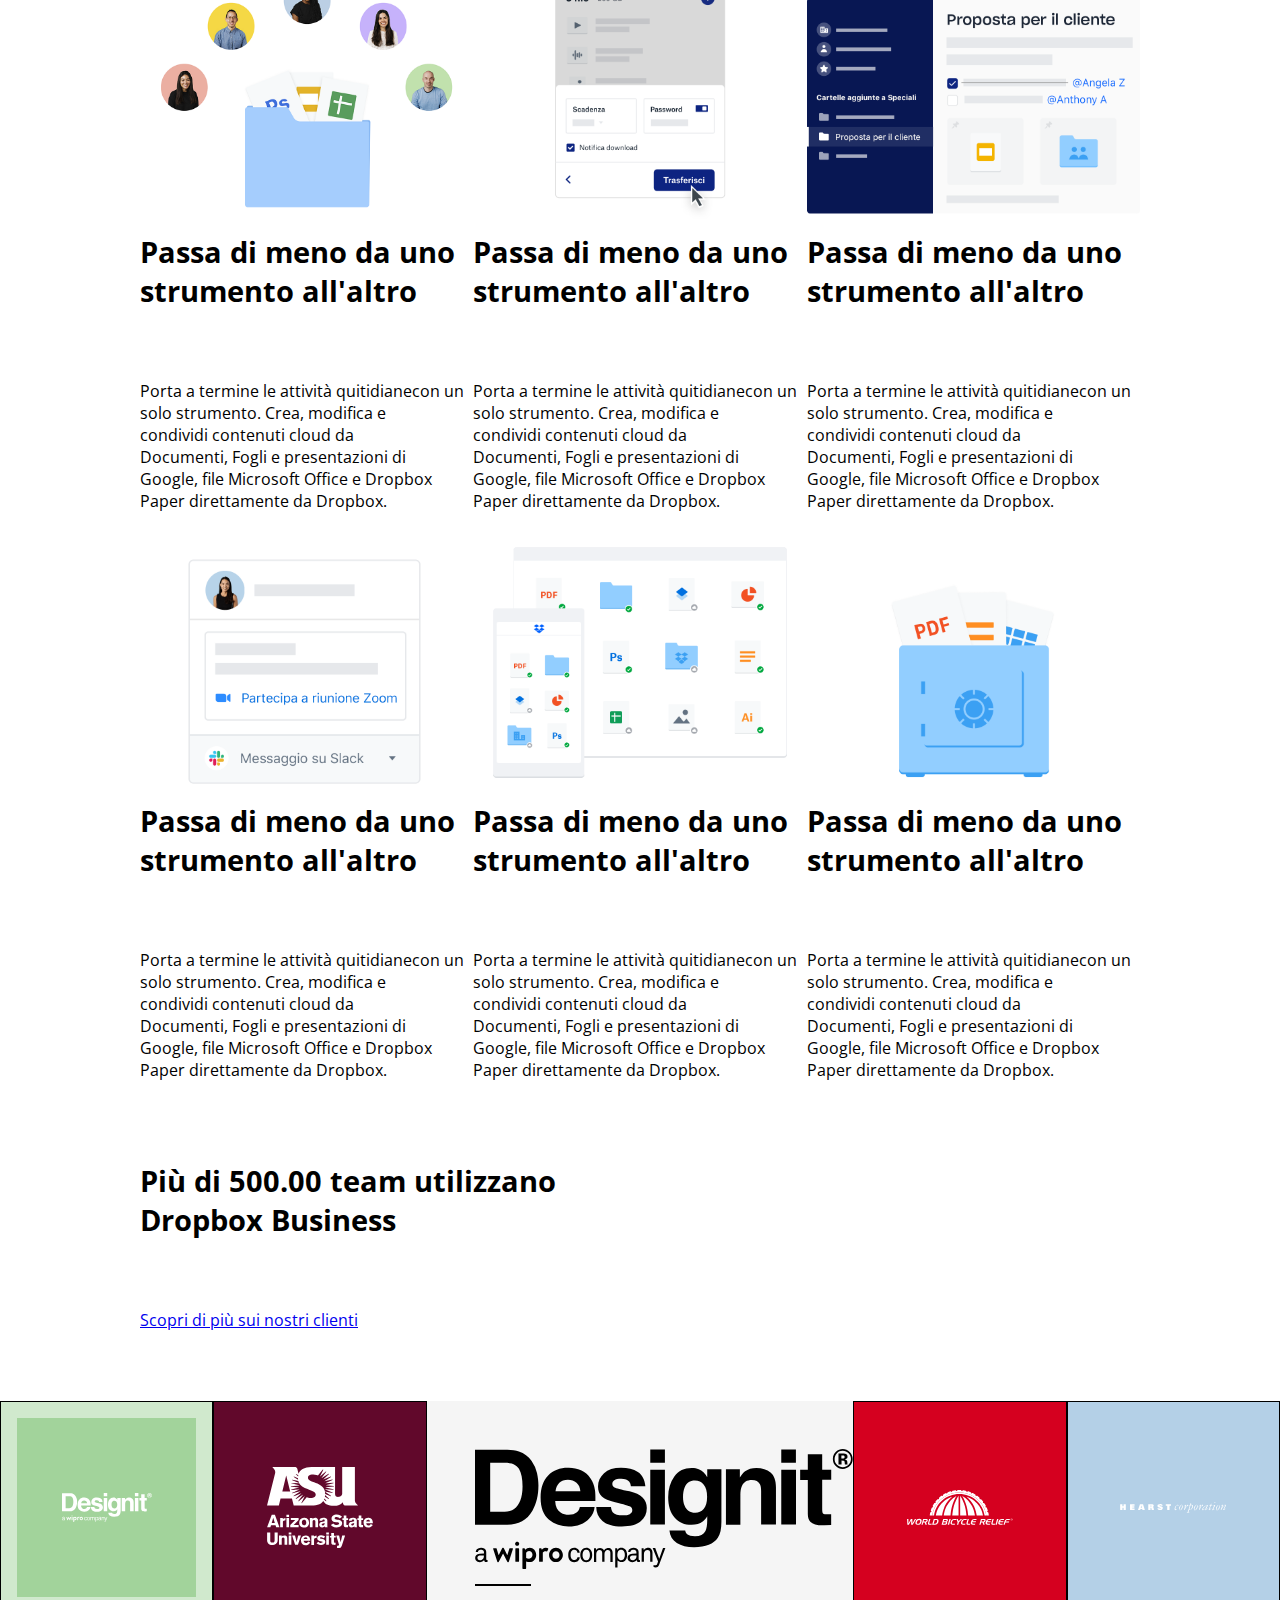
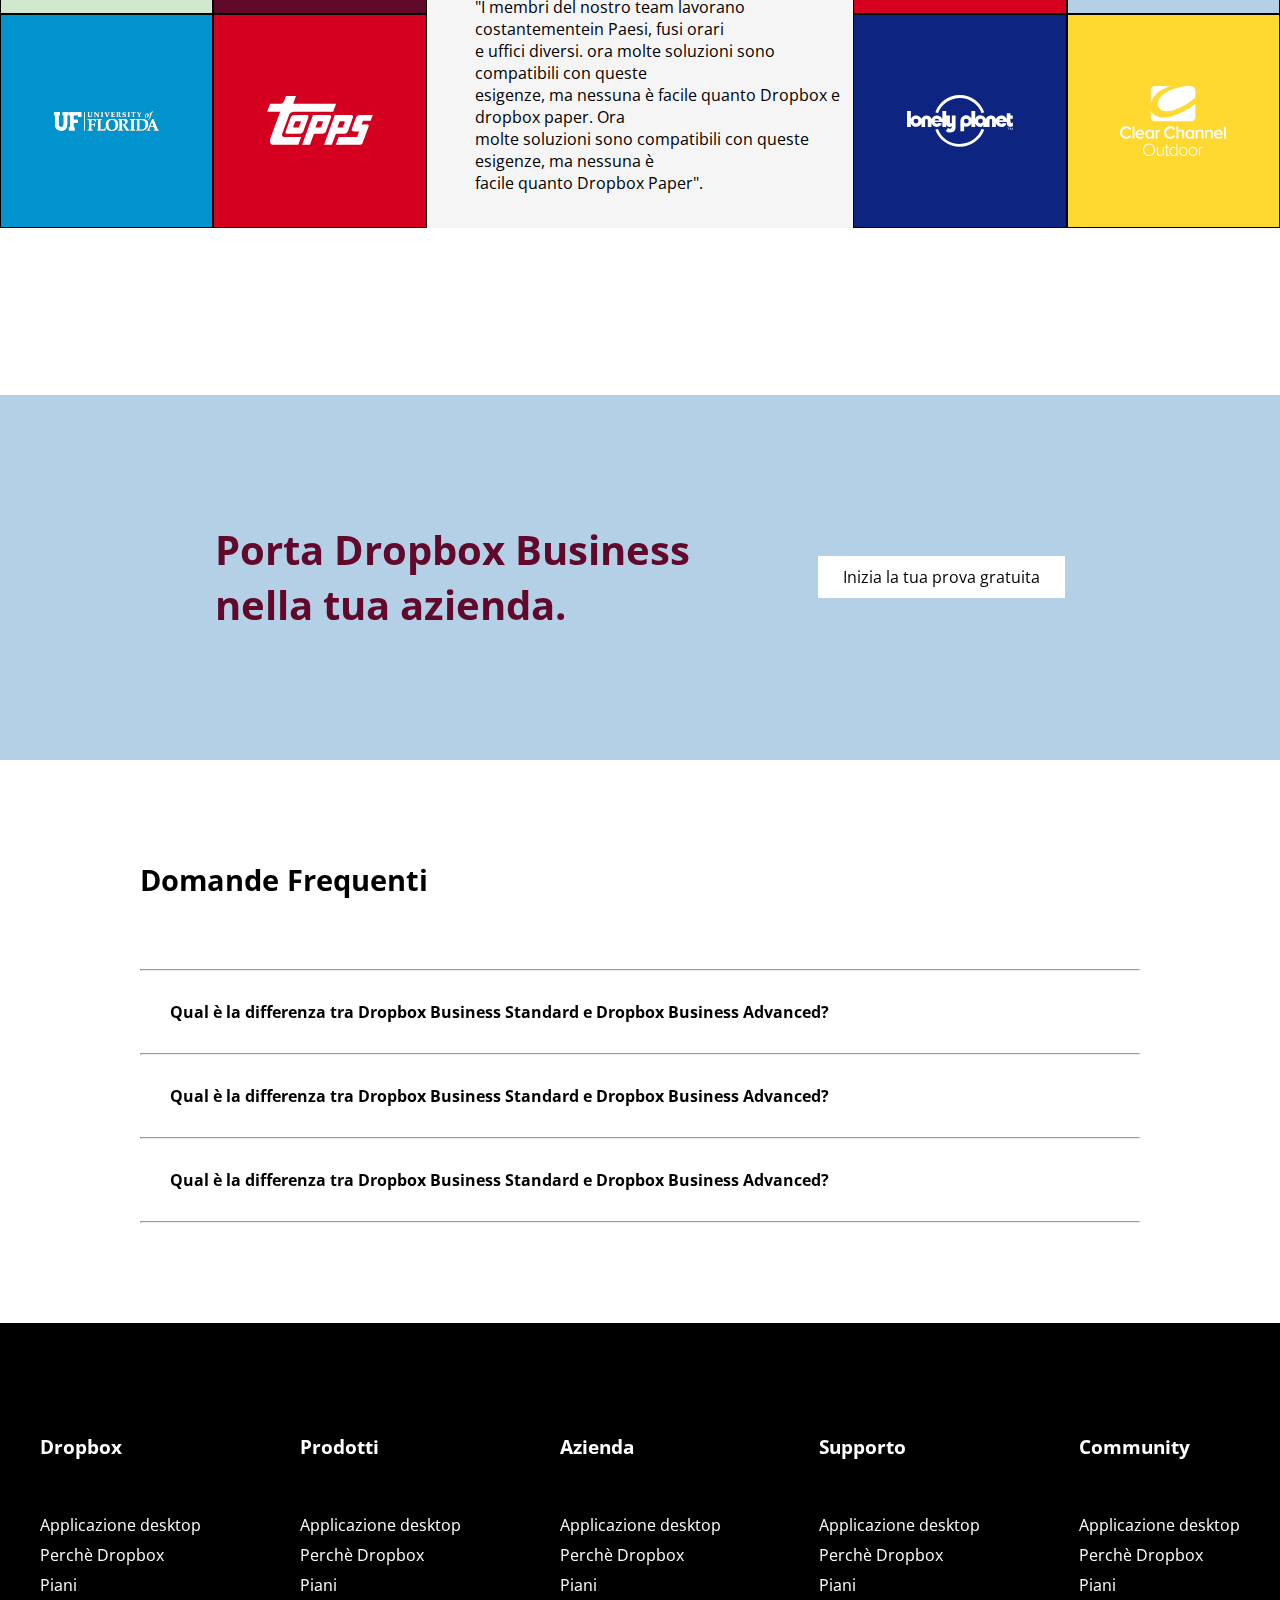
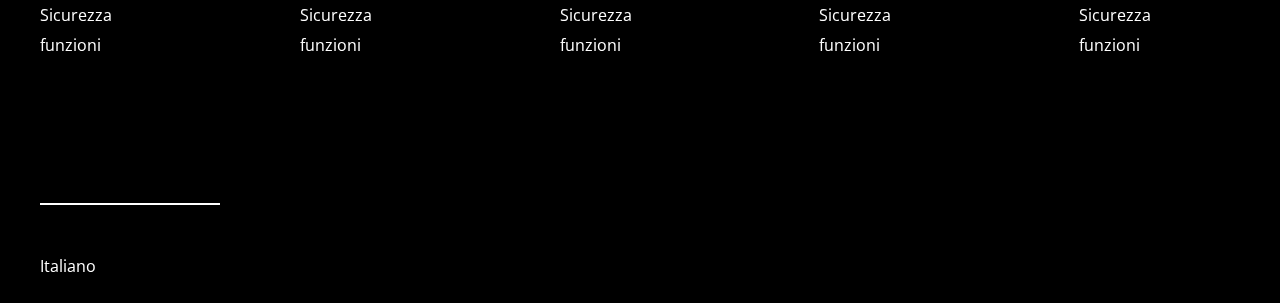
==== commit 9ae67fd4: "Tolta scrollbar orizzontale" ====
--- a/index.html
+++ b/index.html
@@ -68,12 +68,12 @@
         </div>
       </div>
     </section>
-
-<!-- section tabella -->
-
-    <section class="container1000 trova-titolo">
-
-<!-- Gruppo di radio buttons per la fatturazione -->
+ 
+    <!-- section tabella -->
+
+<section class="container1000 trova-titolo">
+
+     <!-- Gruppo di radio buttons per la fatturazione -->
 
 
       <h2 class="trova-titolo">Trova il piano business che fa per te</h2>
@@ -86,9 +86,9 @@
 
       <div class="d-flex tabelle">
 
-<!-- Sezioni Tabelle !!! Sezioni Tabelle !!! Sezioni Tabelle !!! Sezioni Tabelle !!!  -->
-
-<!-- Tabella UNO !!! Tabella UNO !!! Tabella UNO !!! Tabella UNO !!! Tabella UNO !!!  -->
+   <!-- Sezioni Tabelle !!! Sezioni Tabelle !!! Sezioni Tabelle !!! Sezioni Tabelle !!!  -->
+
+   <!-- Tabella UNO !!! Tabella UNO !!! Tabella UNO !!! Tabella UNO !!! Tabella UNO !!!  -->
 
       <div class="card .1">
         <div class="tab-t d-flex">
@@ -190,7 +190,7 @@
               <div class="font-awe">
                 <ul>
                   <li class="row-li"><i class="fa-solid fa-users"></i>10 o più utenti</li>
-                  <li class="row-li"><i class="fa-solid fa-folder" class="awesome-icon"></i>Soluzioni personalizzate per la<br>tua azienda</li>
+                  <li class="row-li"><i class="fa-solid fa-folder"></i>Soluzioni personalizzate per la<br>tua azienda</li>
                   <li class="row-li"><i class="fa-solid fa-square-share-nodes" class="awesome-icon"></i>Assisitenza personalizzata per<br>aiutare gli ammiratori in una<br>gestione su larga scala</li>
                 </ul>
               </div>
@@ -214,7 +214,7 @@
           </div>
         </div>
       </div>
-    </section>
+</section>
 
     <div class="orizzontal container1000">
       <div class="tab-t d-flex">
@@ -348,7 +348,7 @@
     <div class="inizia-prova"><a href="#">Inizia la tua prova gratuita</a></div>
   </div>
 
-  </main>
+  
 
 <section class="domande-frequenti">
 
@@ -380,7 +380,7 @@
   
 </section>
 
-
+</main>
   <footer>
   
   <div class="footer-list d-flex container">
--- a/dropbox.css
+++ b/dropbox.css
@@ -223,11 +223,12 @@
 
 .row-li{
   position: relative;
-  left: 5px;
-}
-
-.awesome-icon{
+  left: 15px;
+}
+
+.row-li i{
   position: absolute;
+  left: -15px;
 }
 
 .font-awe{
@@ -369,11 +370,6 @@
 
 .scacchiera{
   padding-top: 70px;
-  width: 100vw
-}
-
-.grid{
-  display: grid;
 }
 
 .macro{
@@ -395,7 +391,7 @@
   background-color: green;
   height: calc(100vw/3);
   flex-wrap: wrap;
-  width: calc(100/3);
+  width: calc(100%/3);
   aspect-ratio: 1 / 1;
 }
 
@@ -411,7 +407,7 @@
 .center{
   background-color: rgb(245,245,245);
   height: calc(100vw/3);
-  width: calc(100/3);
+  width: calc(100%/3);
   overflow: auto;
   padding-top: 3rem;
   padding-left: 3rem;
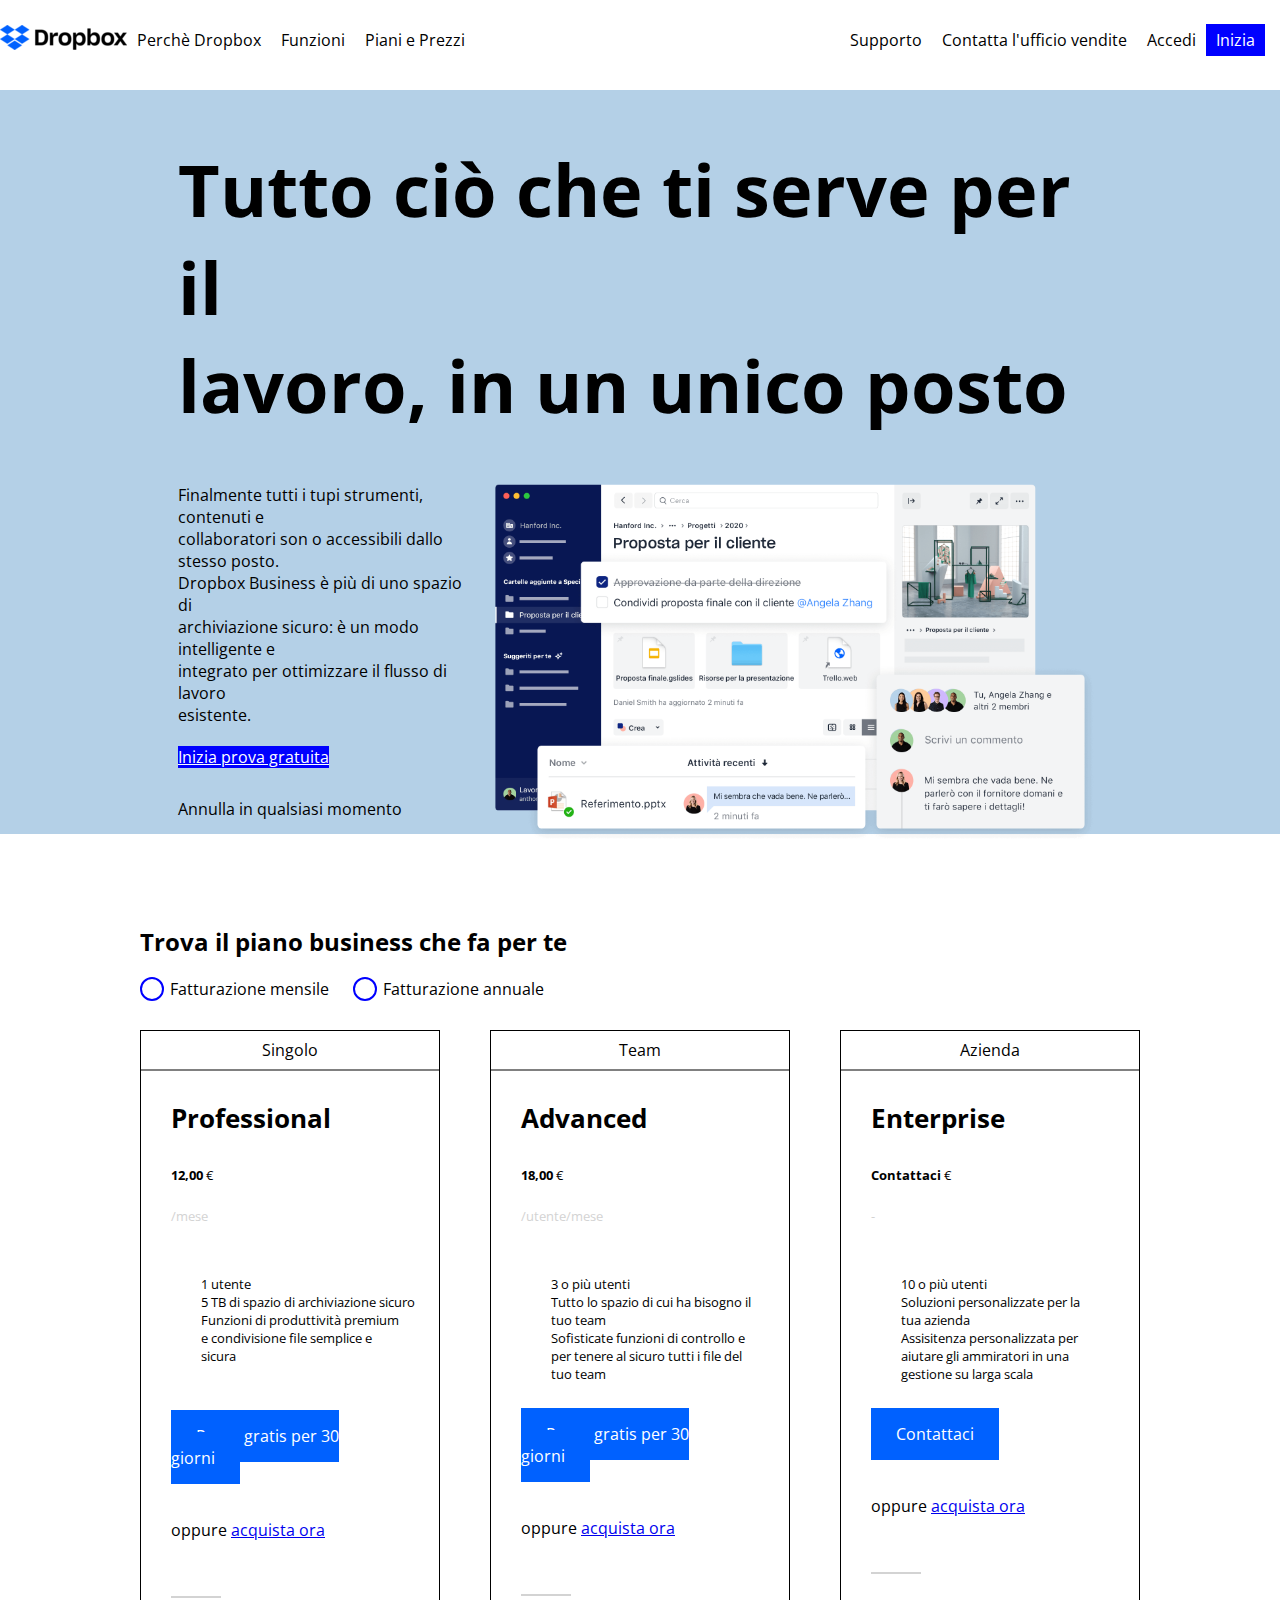
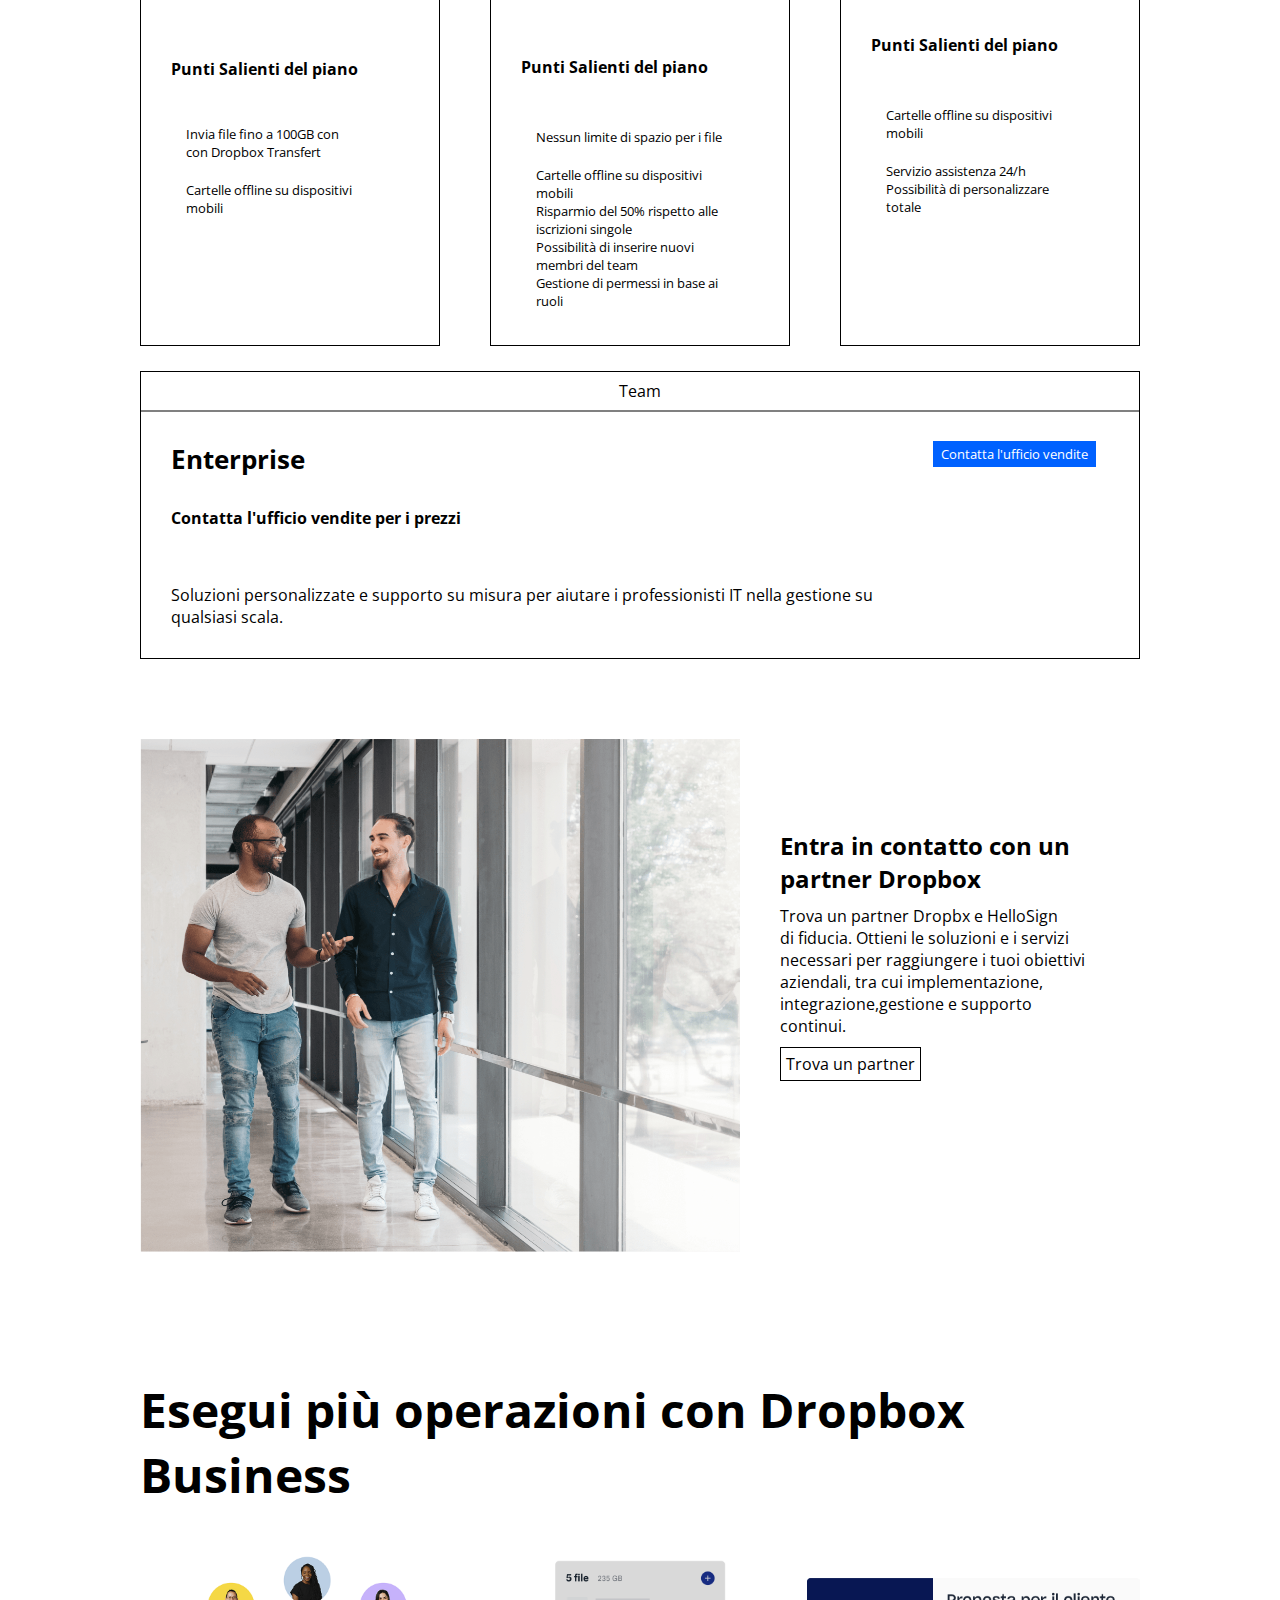
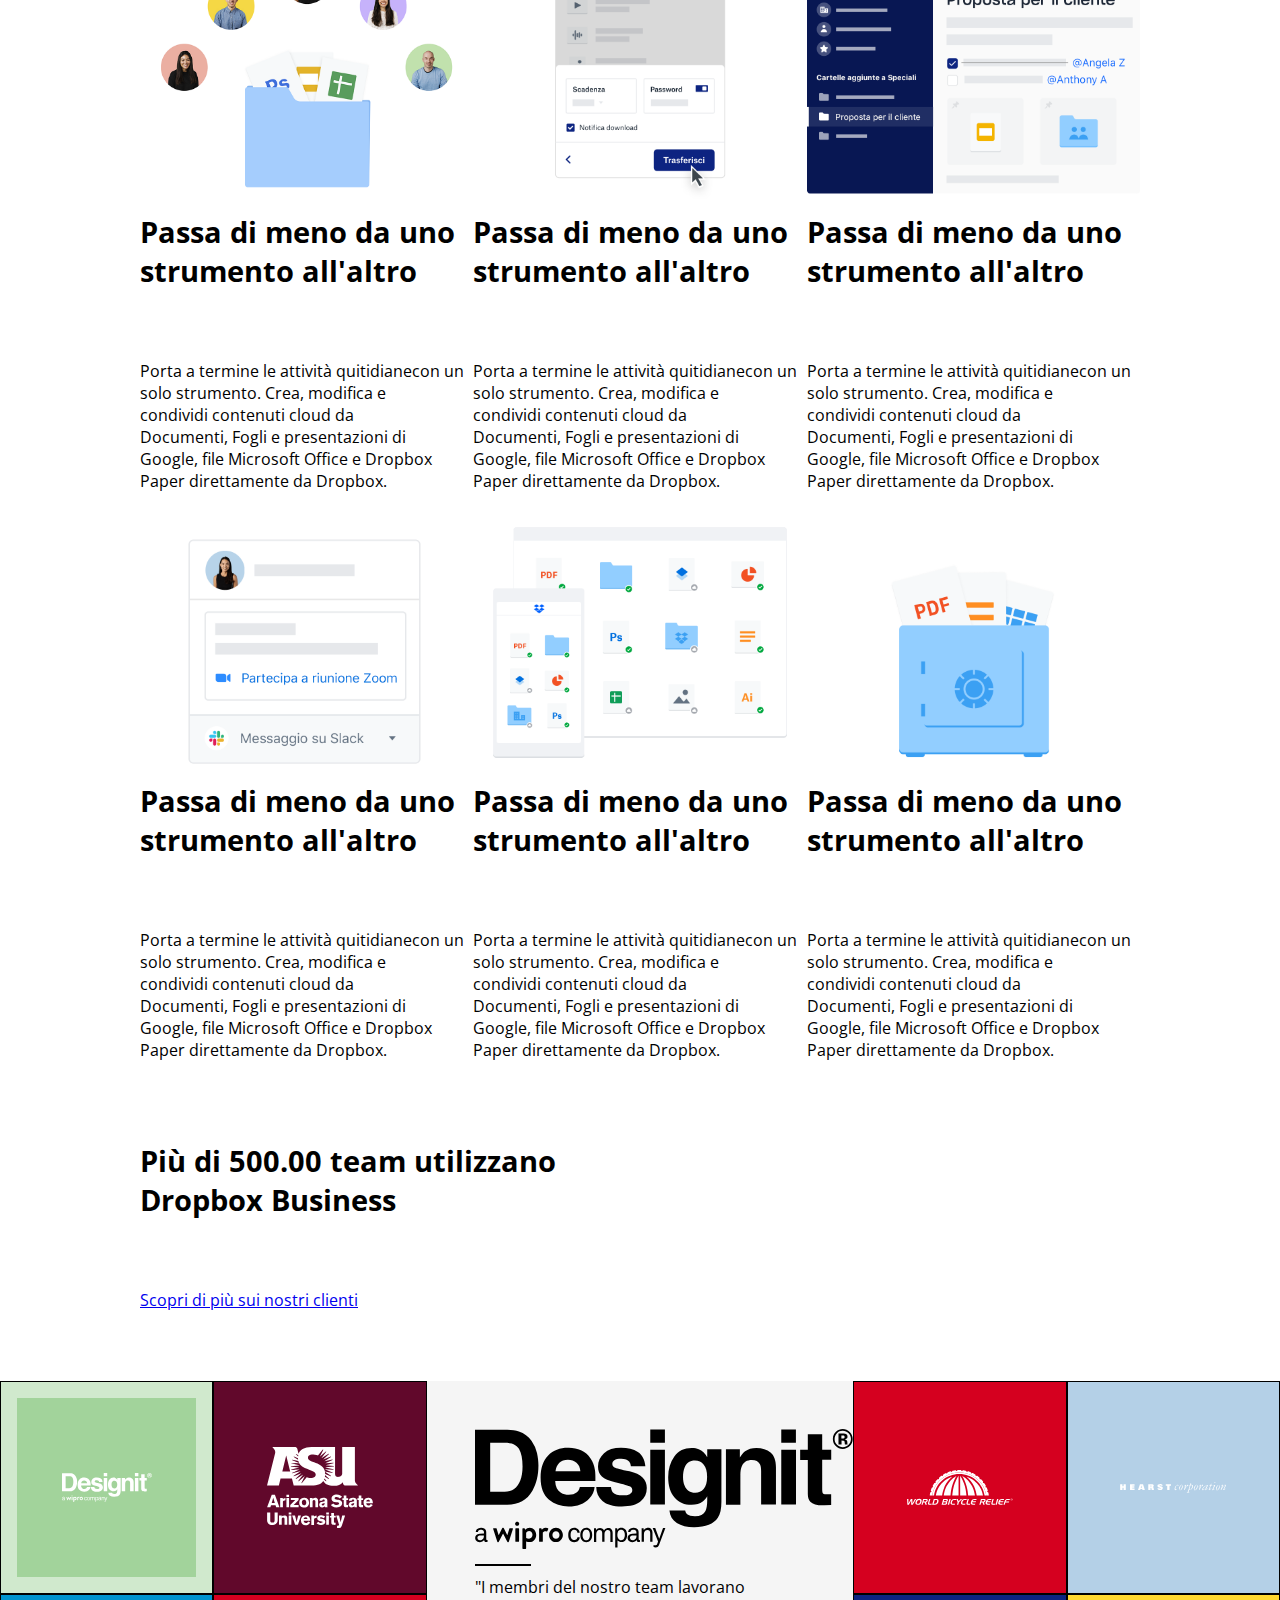
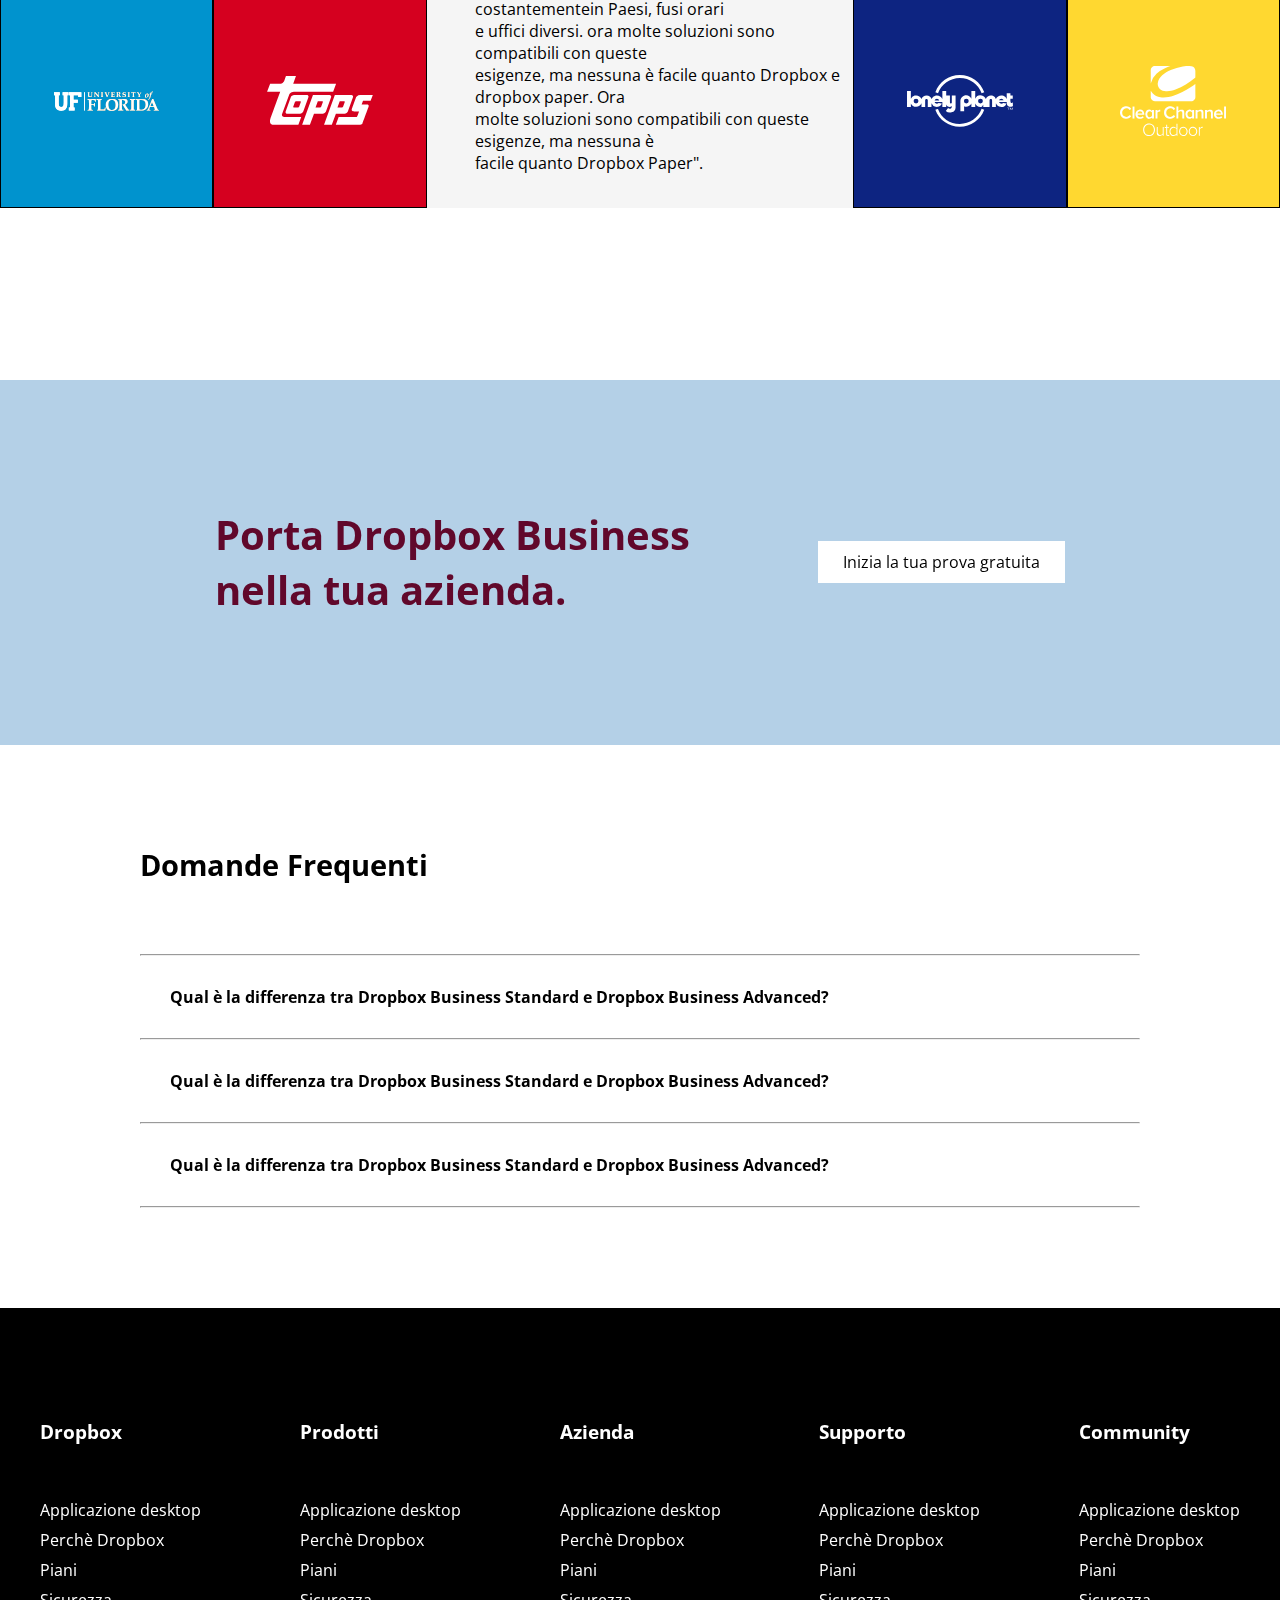
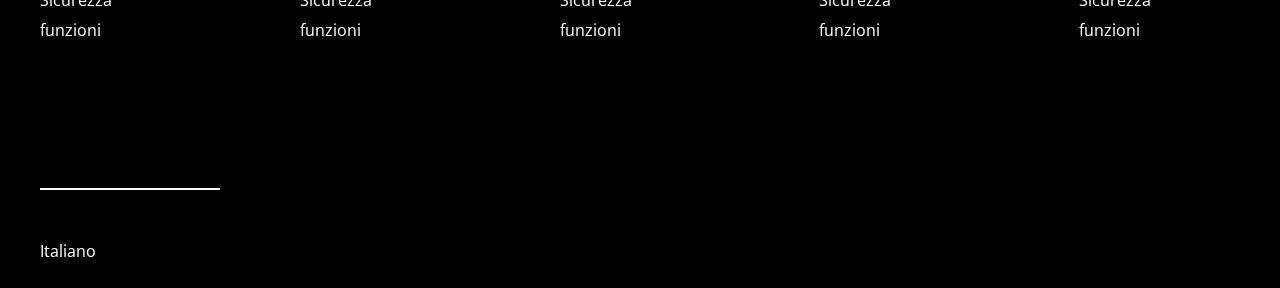
==== commit 7ce8d020: "Sistemato allineamento check fra celle verticali" ====
--- a/index.html
+++ b/index.html
@@ -113,12 +113,12 @@
               </div>
             </div>
           </div>
-          <div class="card-bottom">
+          <div class="card-bottom-1">
             <a href="#" class="button-card">Prova gratis per 30 giorni</a>
             <p class="a-text">oppure <a href="#">acquista ora</a></p>
             <hr class="separatrice">
             <h4>Punti Salienti del piano</h4>
-          <div class="d-flex column-down">
+          <div class="d-flex column-down-1">
           <div class="awesome-bottom font-awe">
             <ul>
               <li id="awe-sopra"><i class="fa-solid fa-check"></i>Invia file fino a 100GB con<br>con Dropbox Transfert</li>
@@ -343,11 +343,12 @@
     </div>
   </section>
 
+<section class="blue-background">
   <div class="porta d-flex">
     <div class="h2-porta">Porta Dropbox Business<br>nella tua azienda.</div>
     <div class="inizia-prova"><a href="#">Inizia la tua prova gratuita</a></div>
   </div>
-
+</section>
   
 
 <section class="domande-frequenti">
--- a/dropbox.css
+++ b/dropbox.css
@@ -235,8 +235,26 @@
   padding-right: 10px;
 }
 
+.font-awe{
+  position: relative;
+  left: 15px;
+} 
+
+.font-awe i{
+  position: absolute;
+  left: -15px;
+}
+
+.card-bottom-1{
+  padding: 30px;
+}
+
+.column-down-1{
+  margin-top: 40px;
+}
+
 .card-bottom{
-  padding: 30px;
+  padding: 10px 30px 30px 30px;
 }
   .button-card {
     background-color: #0061FF;
@@ -268,15 +286,15 @@
             #awe-sopra{
               padding-bottom: 20px;
             }
-              .card-text-bottom li{
-                padding-top: 2%;
-                padding-bottom: 2%;
-                font-size: small;
-              } 
-              .awesome-bottom{
-                padding-top: 2%;
-                padding-bottom: 2%;
-              } 
+.card-text-bottom li{
+  padding-top: 2%;
+  padding-bottom: 2%;
+  font-size: small;
+} 
+.awesome-bottom{
+  padding-top: 2%;
+  padding-bottom: 2%;
+} 
 
 .tab-body h3{
   font-size: 1rem;
@@ -495,6 +513,7 @@
 }
 
 .porta{
+  margin-top: 5px;
   height:365px;
   background-color: #B4D0E7;
   justify-content: center;
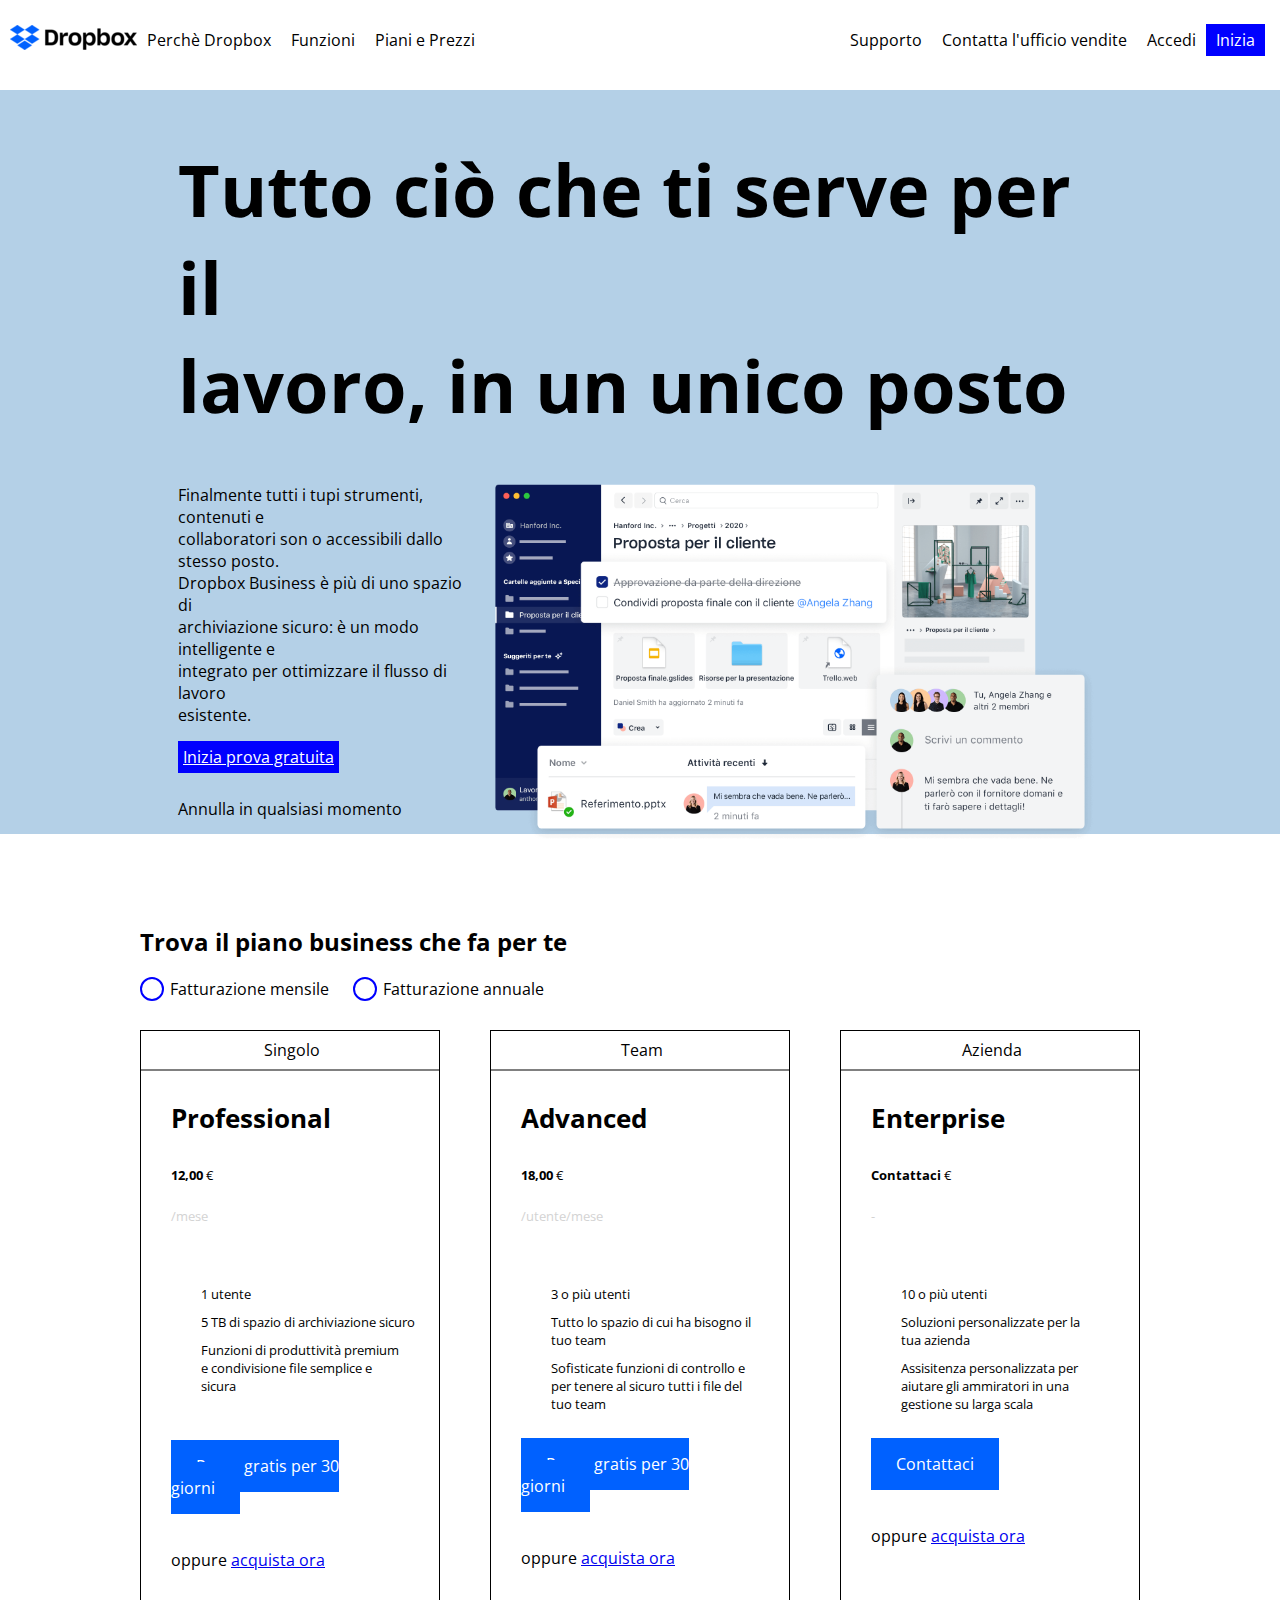
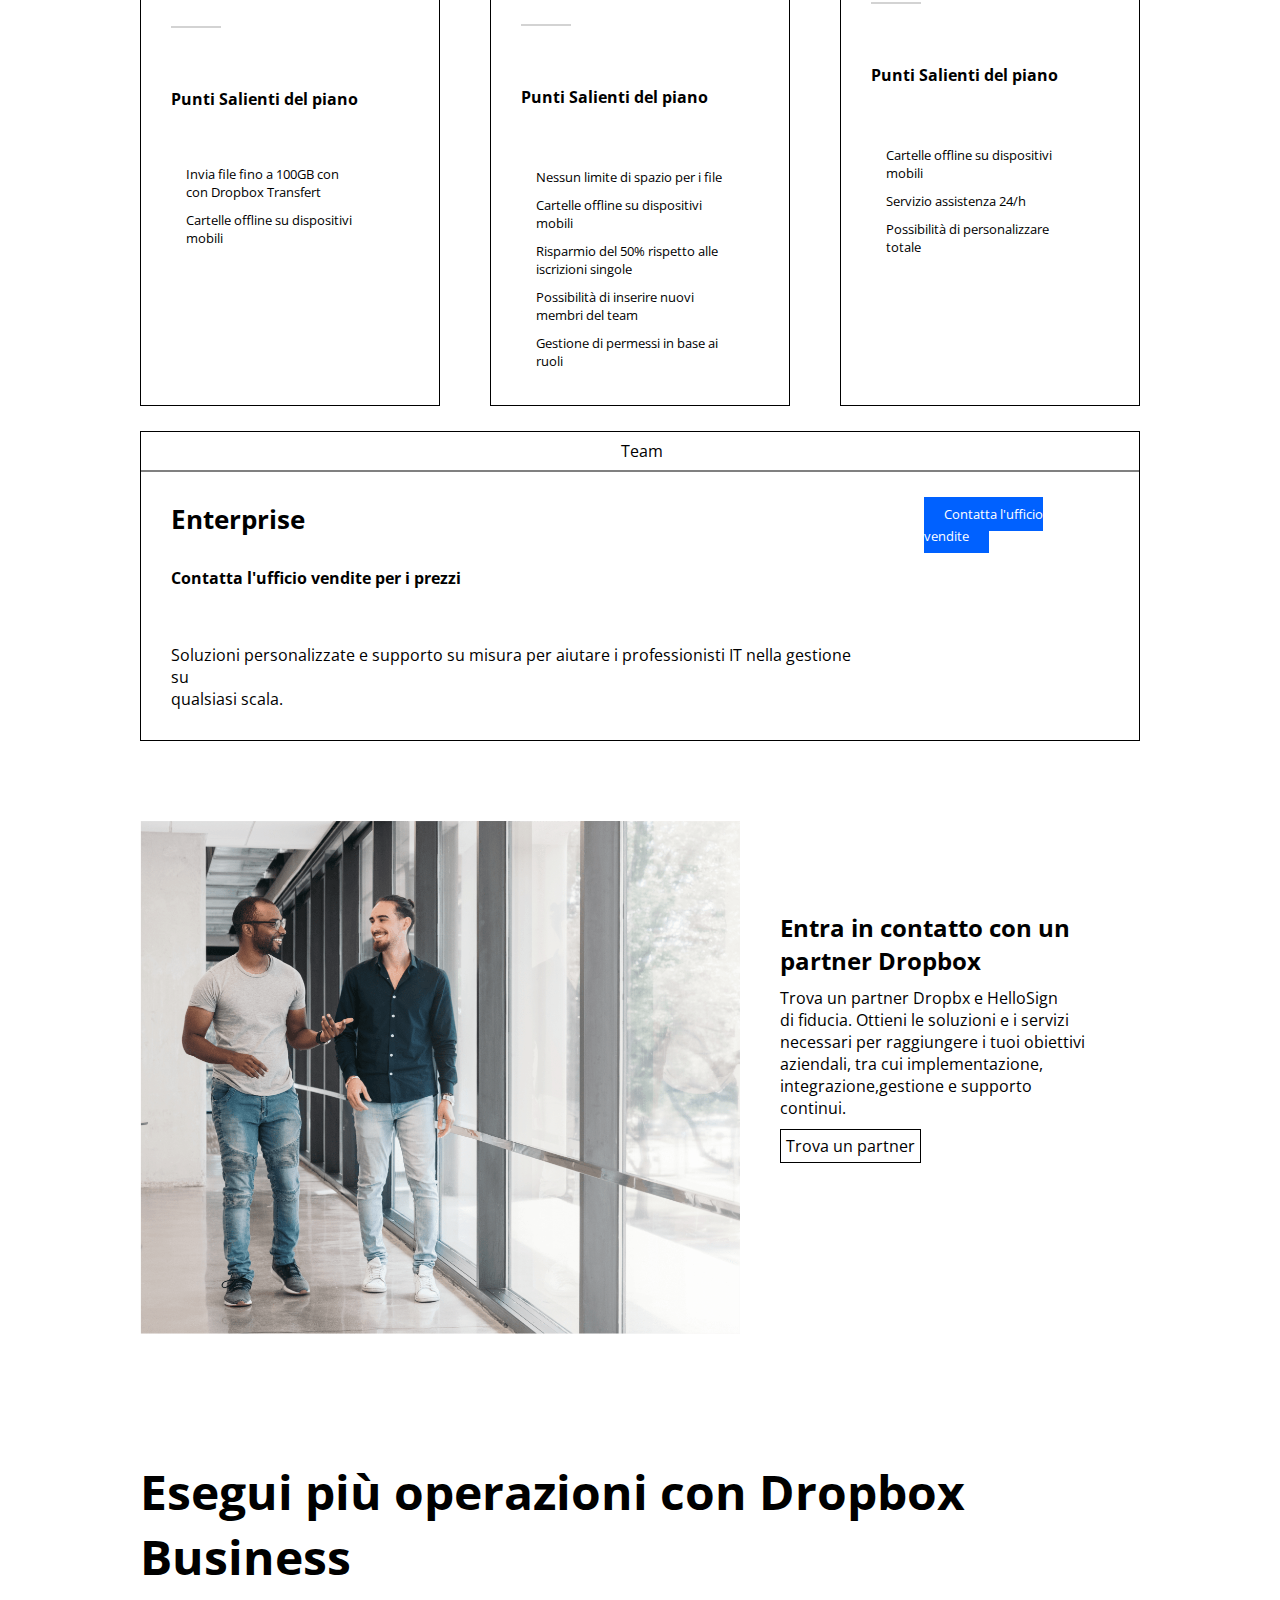
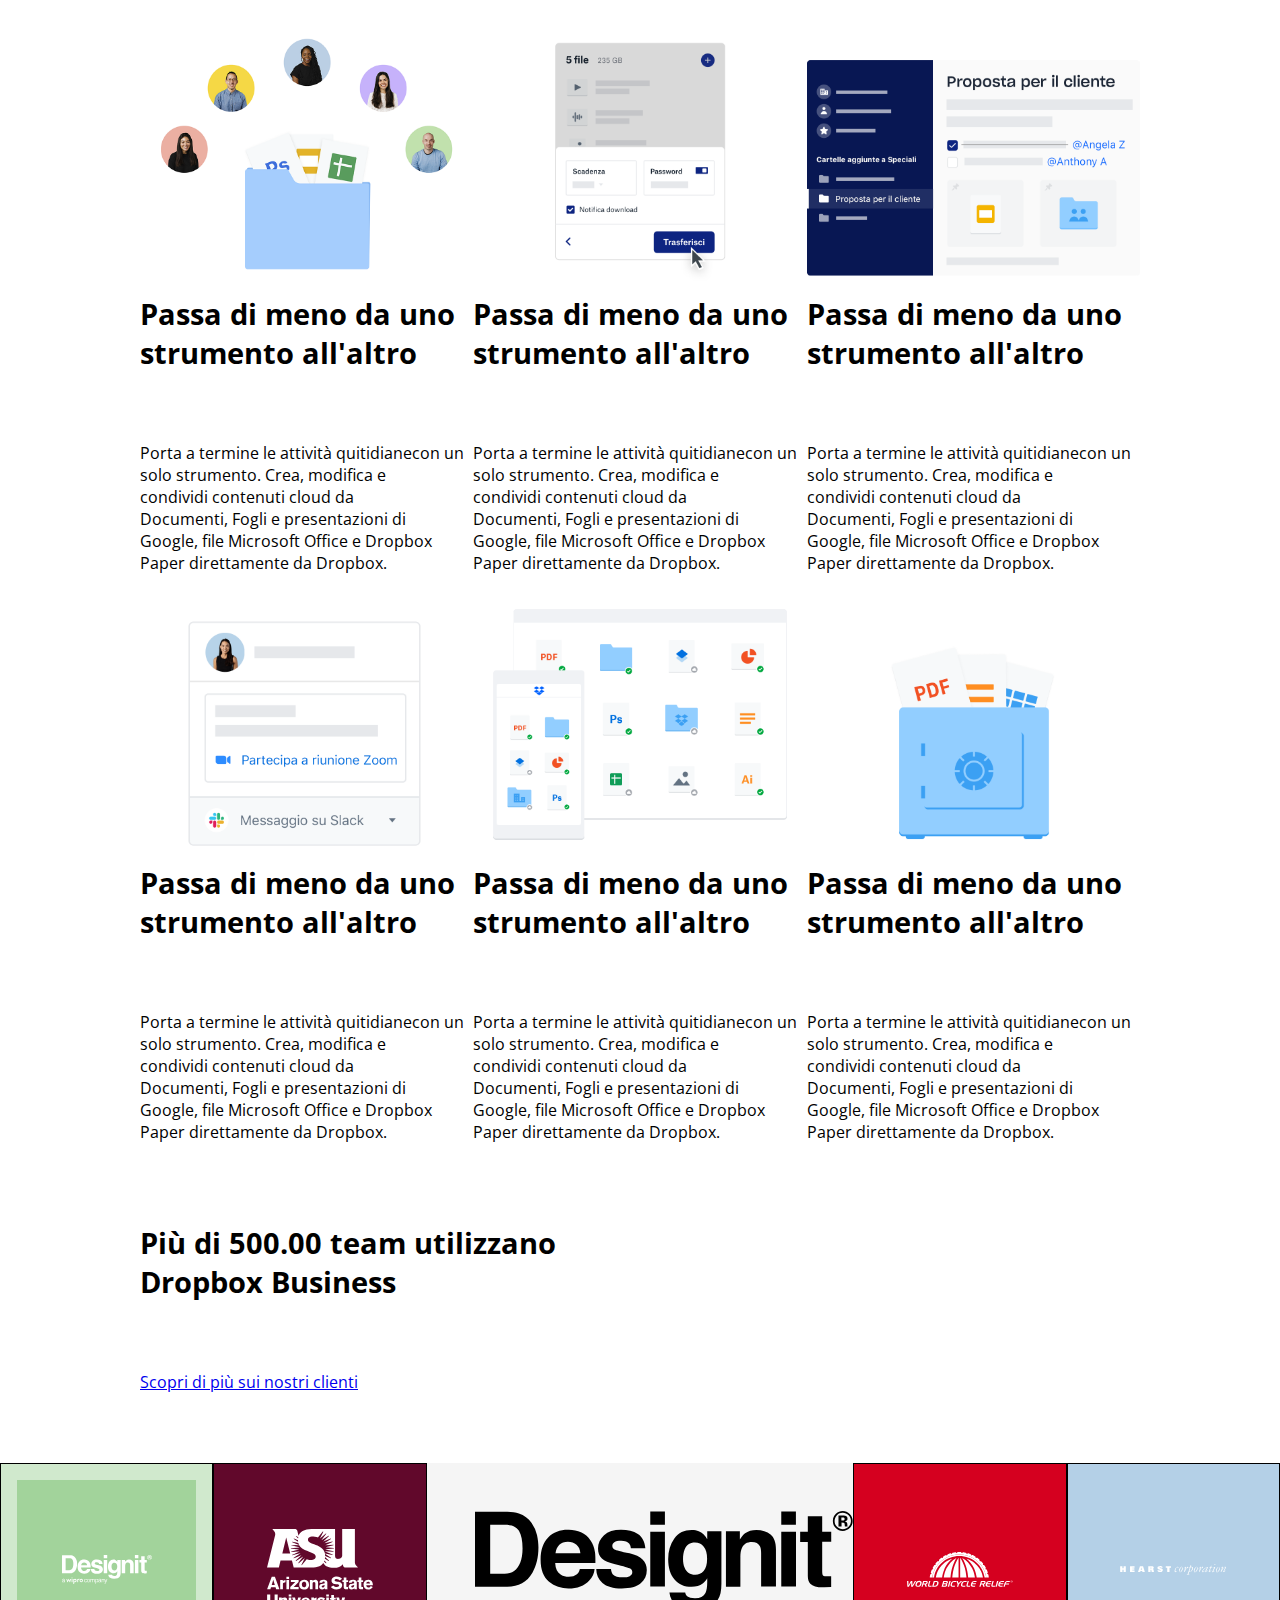
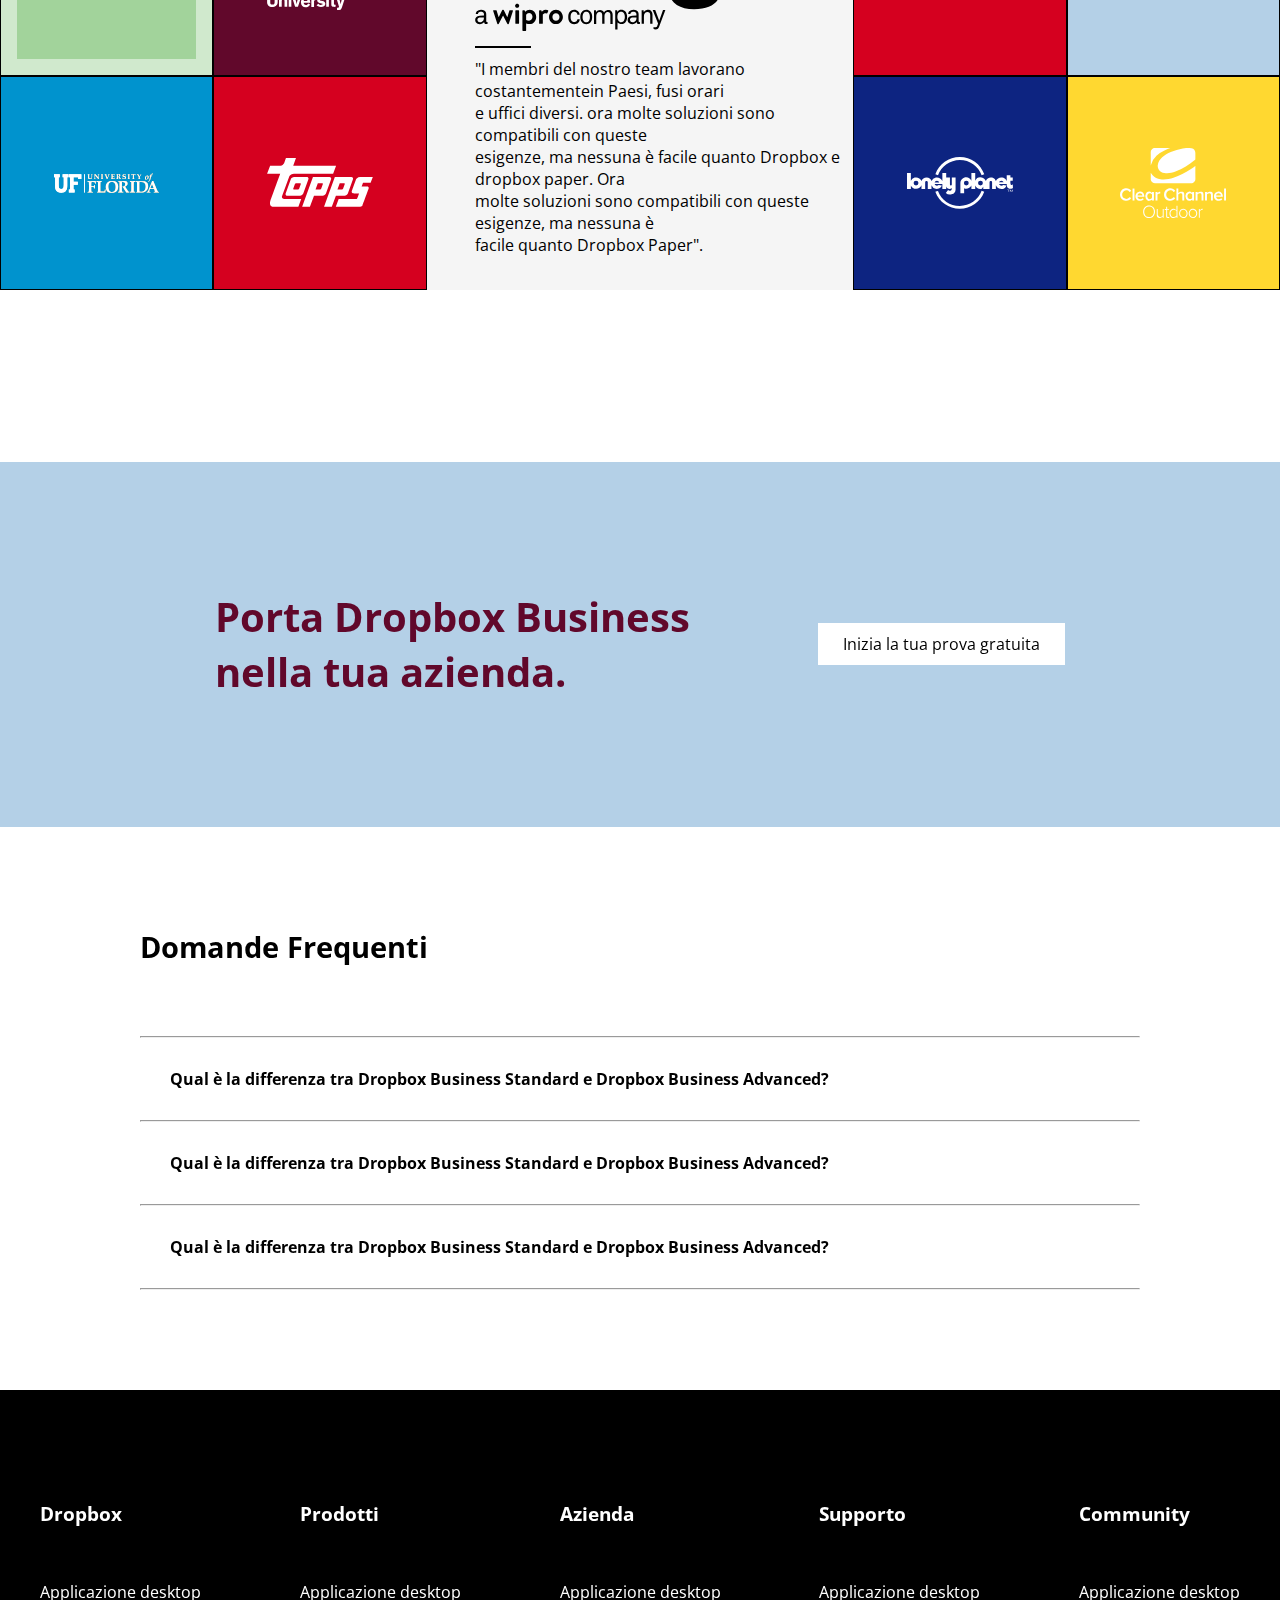
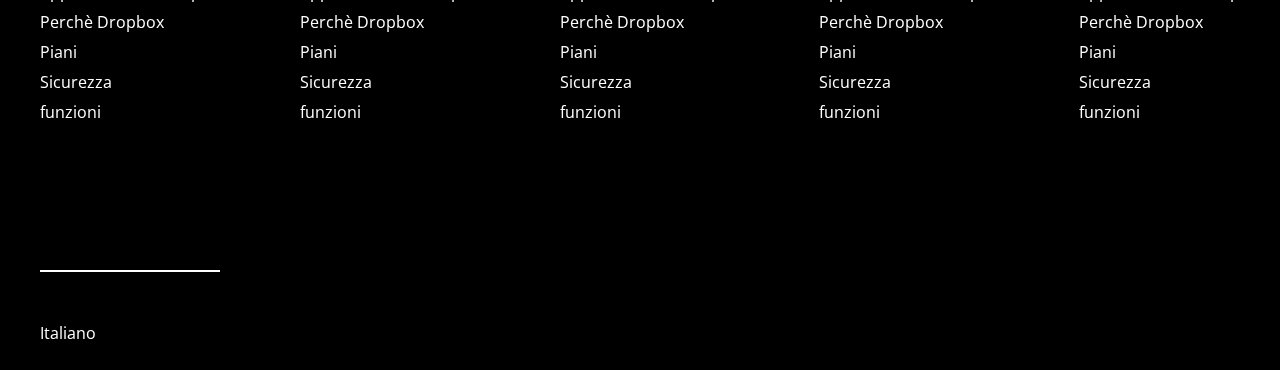
==== commit 4f7238f5: "finiture testo" ====
--- a/index.html
+++ b/index.html
@@ -92,7 +92,7 @@
 
       <div class="card .1">
         <div class="tab-t d-flex">
-          <i class="fa-solid fa-user"></i><span>Singolo</span>
+          <i class="fa-solid fa-user"></i><span>&nbsp;Singolo</span>
           </div>
 
             <div class="tab-body card-up">
@@ -121,7 +121,7 @@
           <div class="d-flex column-down-1">
           <div class="awesome-bottom font-awe">
             <ul>
-              <li id="awe-sopra"><i class="fa-solid fa-check"></i>Invia file fino a 100GB con<br>con Dropbox Transfert</li>
+              <li><i class="fa-solid fa-check"></i>Invia file fino a 100GB con<br>con Dropbox Transfert</li>
               <li><i class="fa-solid fa-check"></i>Cartelle offline su dispositivi<br>mobili</li>
             </ul>
           </div>
@@ -133,7 +133,7 @@
       
       <div class="card .1">
         <div class="tab-t d-flex">
-          <i class="fa-solid fa-users"></i><span> Team</span>
+          <i class="fa-solid fa-users"></i><span>&nbsp;Team</span>
           </div>
 
             <div class="tab-body card-up">
@@ -177,7 +177,7 @@
       
       <div class="card .1">
         <div class="tab-t d-flex">
-          <i class="fa-solid fa-building"></i><span> Azienda</span>
+          <i class="fa-solid fa-building"></i><span>&nbsp;Azienda</span>
           </div>
 
             <div class="tab-body card-up">
@@ -218,7 +218,7 @@
 
     <div class="orizzontal container1000">
       <div class="tab-t d-flex">
-        <i class="fa-solid fa-building"></i><span> Team</span>
+        <i class="fa-solid fa-building"></i><span>&nbsp;Team</span>
       </div>
         <div class="d-flex orizzontal-body">
           <div class="orizzontal-text">
--- a/dropbox.css
+++ b/dropbox.css
@@ -63,6 +63,10 @@
   align-items: center;
 }
 
+.left-nav img{
+  margin-left: 10px;
+}
+
 .right-nav ul{
   display: flex;
   justify-content: center;
@@ -104,6 +108,10 @@
 
 .prova{
   padding-top: 5%;
+}
+
+.prova a{
+  padding: 5px;
 }
 
 .prova-tasto{
@@ -283,9 +291,10 @@
           .awesome-bottom i{
             color: #0061FF;
           }
-            #awe-sopra{
-              padding-bottom: 20px;
-            }
+.font-awe li{
+  padding-top: 10px;
+}
+
 .card-text-bottom li{
   padding-top: 2%;
   padding-bottom: 2%;
@@ -315,7 +324,7 @@
     background-color: #0061FF;
     color: white;
     text-decoration: none;
-    padding: 4px 8px 4px 8px;
+    padding: 8px 20px 8px 20px;
     font-size: small;
   }
 
